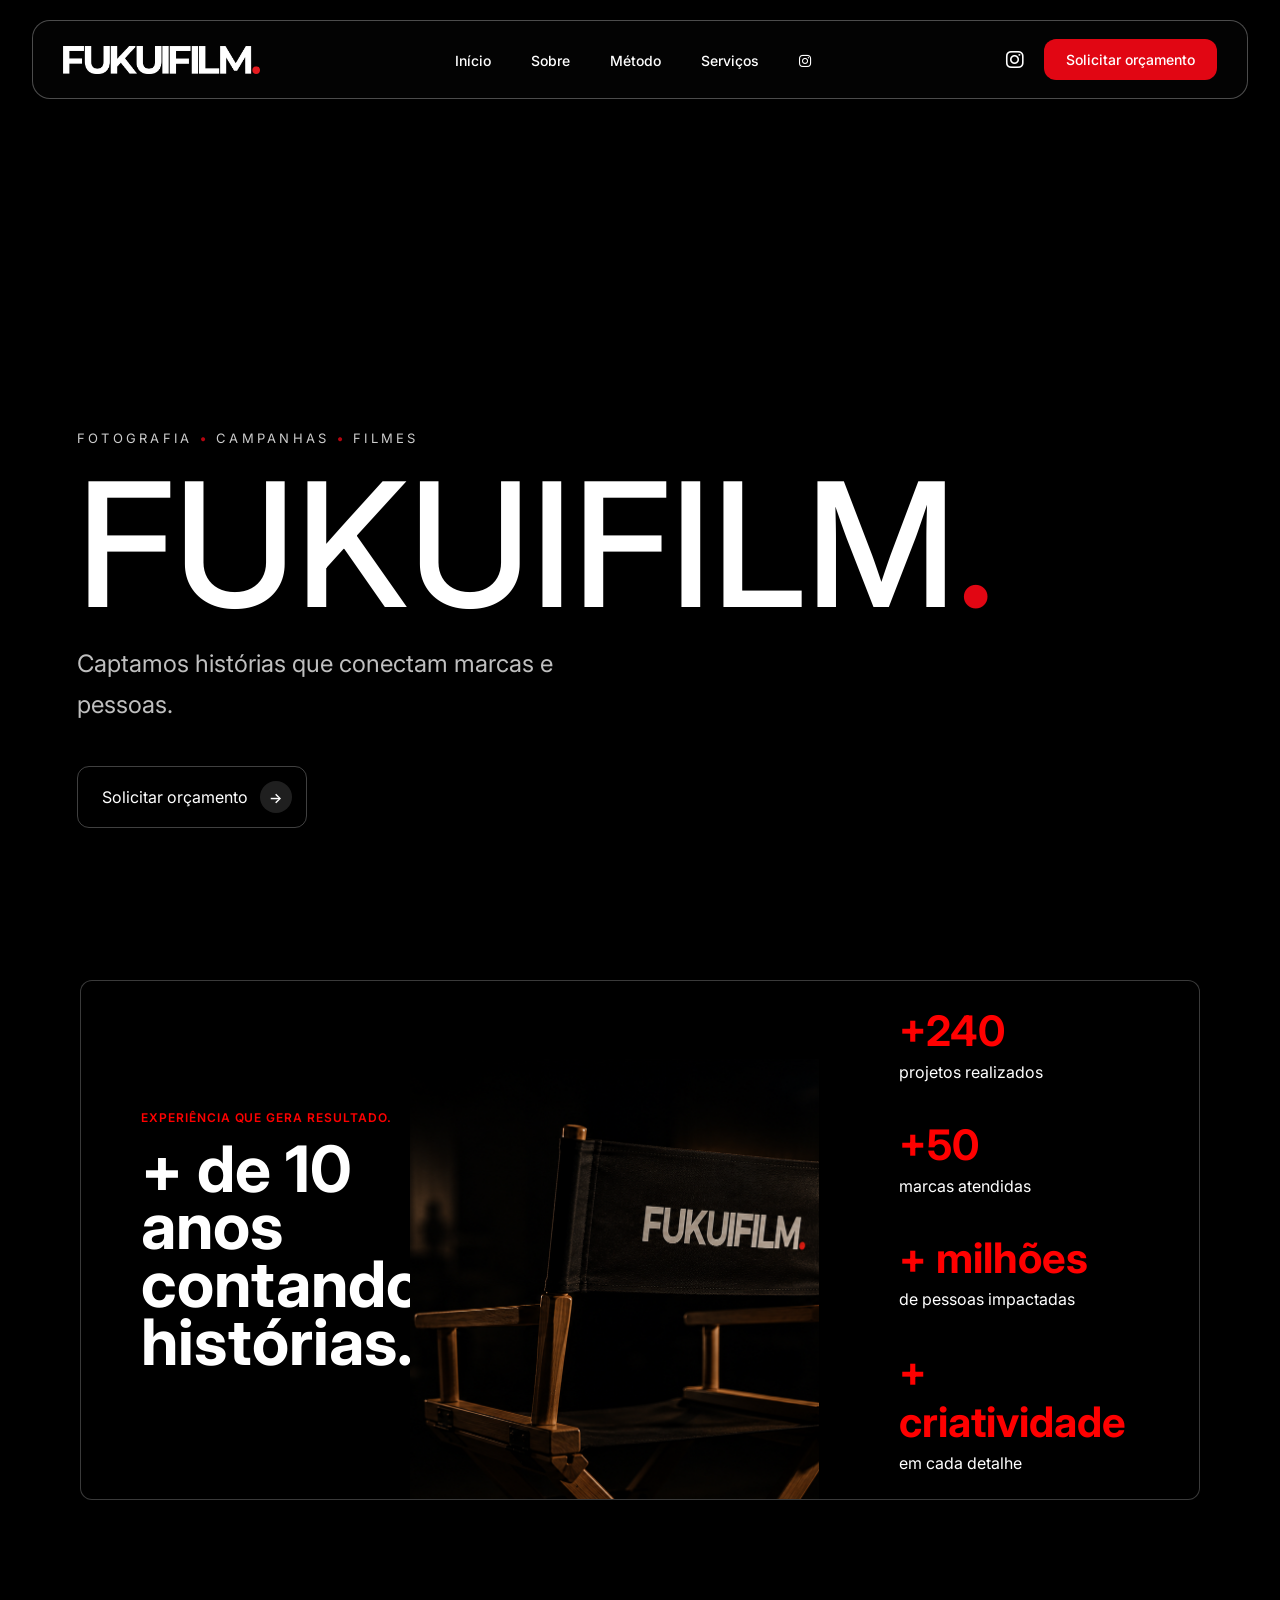
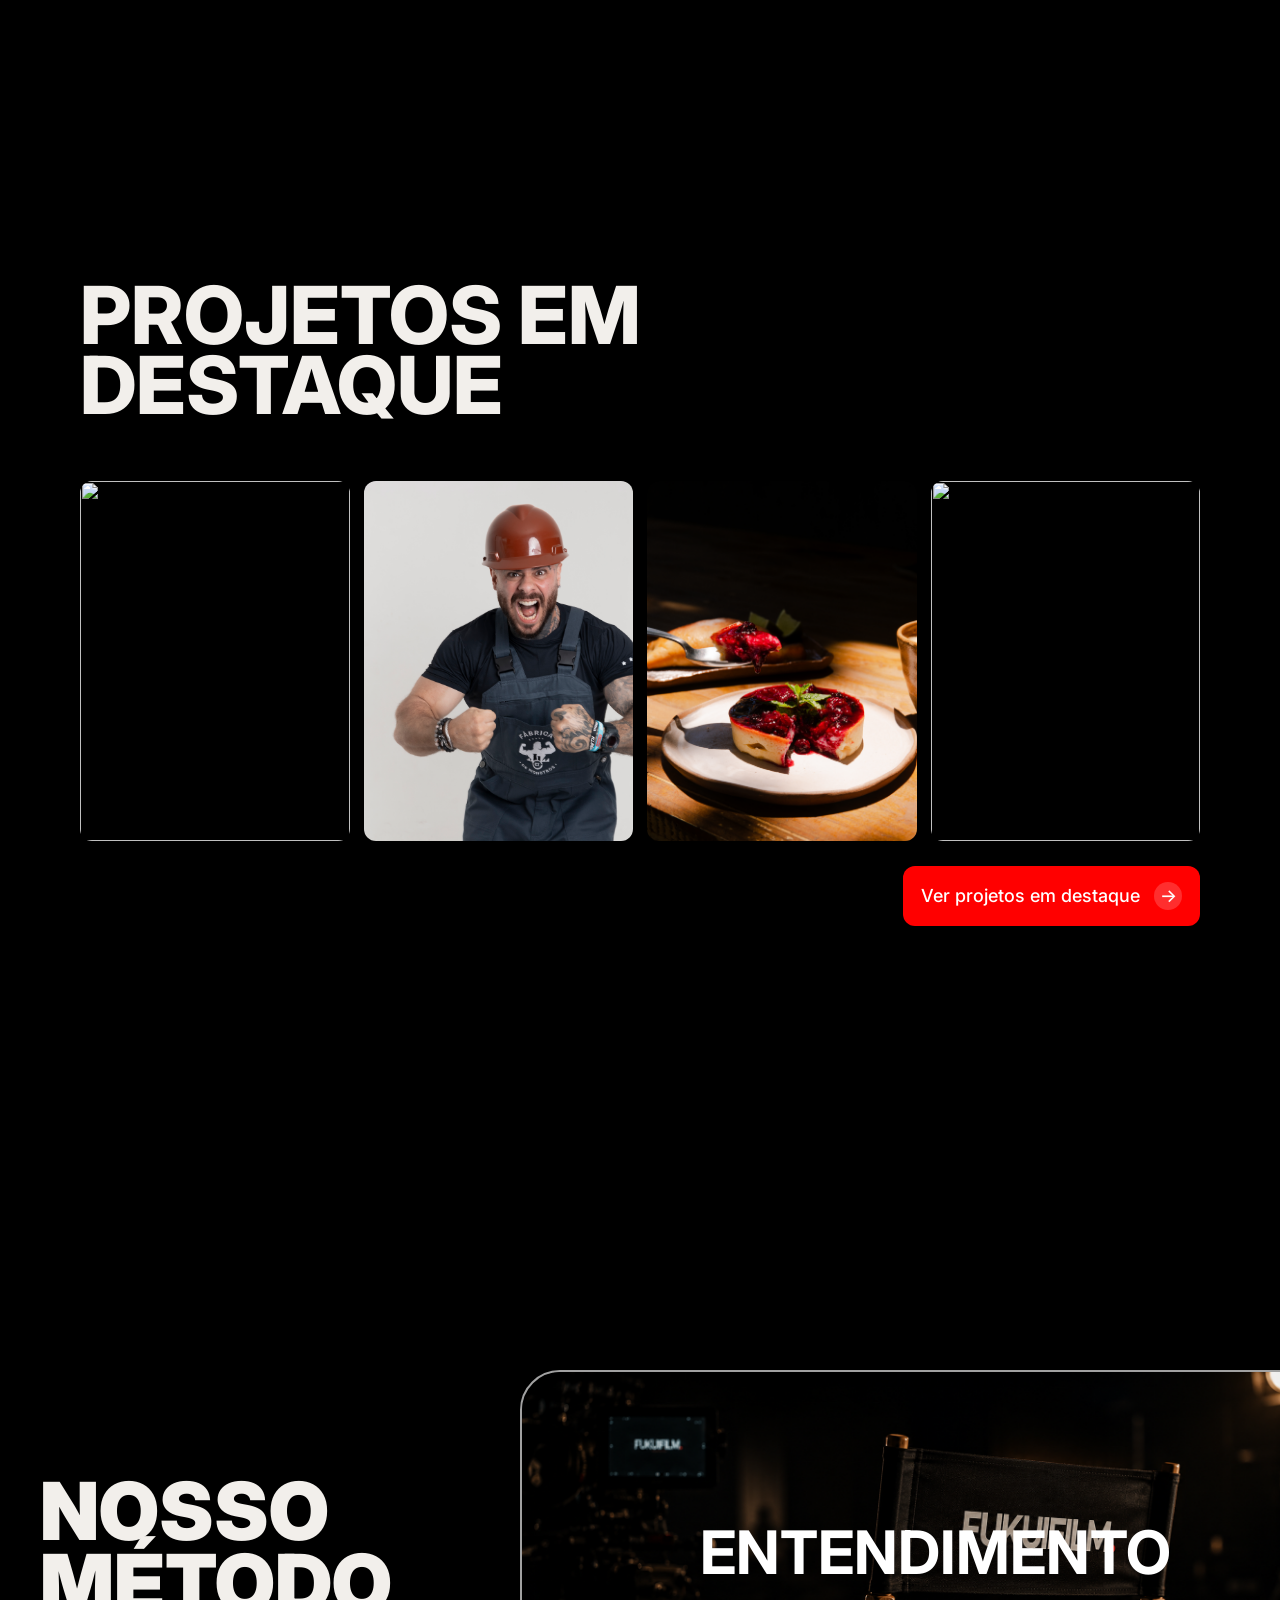
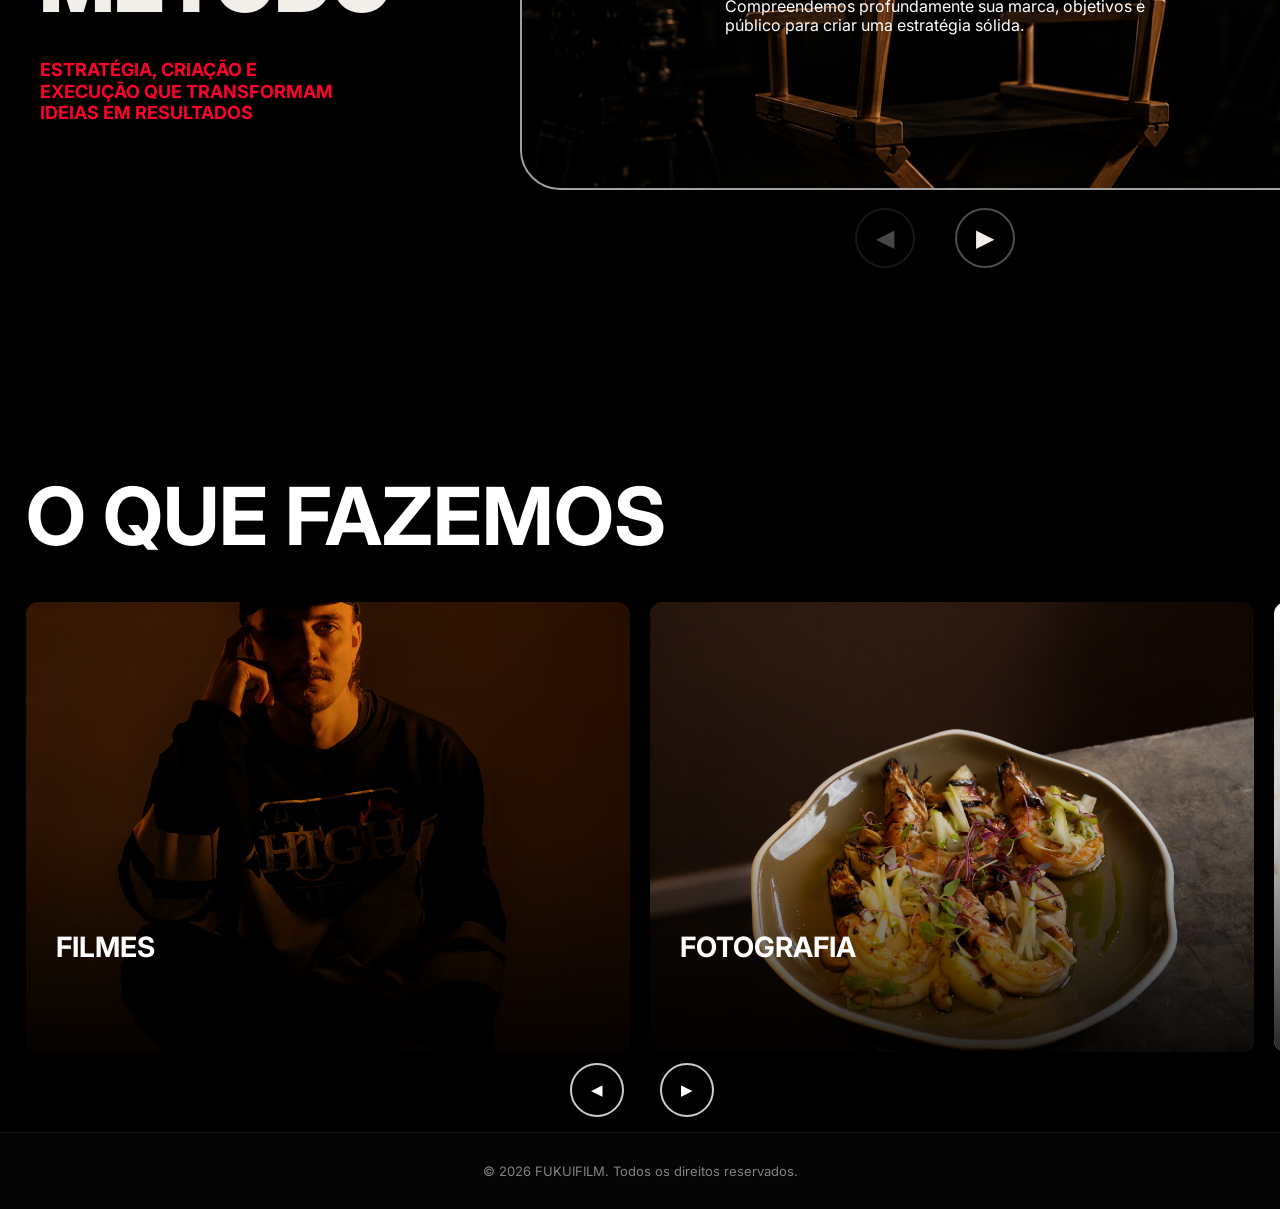
==== index.html @ b5731910 "adicionando imagens certas e trocando sessão intro" ====
<!doctype html>
<html lang="pt-BR">

<head>
  <meta charset="UTF-8" />
  <meta name="viewport" content="width=device-width, initial-scale=1.0" />
  <title>FUKUIFILM | Início</title>
  <meta name="description"
    content="fukuifilm é uma agência de marketing e direção visual focada em presença de marca, publicidade, filmes e portfólio autoral." />
  <meta name="robots" content="index, follow" />
  <meta name="theme-color" content="#0b0b0b" />
  <meta property="og:type" content="website" />
  <meta property="og:title" content="fukuifilm" />
  <meta property="og:description"
    content="Marketing, publicidade e direção visual com presença, memória e sofisticação." />
  <meta property="og:locale" content="pt_BR" />
  <link rel="preconnect" href="https://fonts.googleapis.com" />
  <link rel="preconnect" href="https://fonts.gstatic.com" crossorigin />
  <link href="https://fonts.googleapis.com/css2?family=Inter:wght@400&family=Oswald:wght@400&display=swap"
    rel="stylesheet" />
  <link rel="preload" href="img/FUKUIFILM-HORIZONTAL-BRANCO.png" as="image">
  <link rel="preload" href="img/hero-video-poster.jpg" as="image">
  <link rel="stylesheet" href="styles.css" />
  <link rel="stylesheet" href="responsive.css" />
  <link rel="stylesheet" href="https://cdnjs.cloudflare.com/ajax/libs/font-awesome/6.5.2/css/all.min.css" />
  <link rel="icon" type="image/png" href="img/ico.ico" />

  <!-- LOGO -->
  <link rel="preload" as="image" href="img/FUKUIFILM-HORIZONTAL-BRANCO.png">

  <!-- PROJETOS -->
  <link rel="preload" as="image" href="img/foto1tortinha.jpeg">
  <link rel="preload" as="image" href="img/fabricademontros.jpeg">
  <link rel="preload" as="image" href="img/foto3.jpeg">
  <link rel="preload" as="image" href="img/foto4.jpeg">

  <!-- SOBRE -->
  <link rel="preload" as="image" href="img/CADEIRA%20FUKUIFILM%202.png.png">

  <!-- SERVIÇOS -->
  <link rel="preload" as="image" href="img/piove1.jpg">
  <link rel="preload" as="image" href="img/uvva1.jpg">
  <link rel="preload" as="image" href="img/cafe.jpg">
  <link rel="preload" as="image" href="img/ozoncare/FS5A177564.jpg">
</head>

<body>
  <nav class="floating-menu">

    <div class="menu-contents">

      <!-- LOGO ESQUERDA -->
      <a href="index.html" class="menu-brand">
        <img src="img/FUKUIFILM-HORIZONTAL-BRANCO.png" alt="FUKUIFILM" class="menu-logo">
      </a>

      <!-- MENU CENTRO -->
      <ul id="main-navigation">
        <li><a href="#">Início</a></li>
        <li><a href="#sobre">Sobre</a></li>
        <li><a href="#metodo">Método</a></li>
        <li><a href="#servicos">Serviços</a></li>
        <li class="nav-instagram">
          <a href="https://www.instagram.com/fukuifilm/" target="_blank" aria-label="Instagram">
            <i class="fab fa-instagram"></i>
          </a>
        </li>
      </ul>

      <!-- DIREITA -->
      <div class="menu-right">

        <a href="https://www.instagram.com/fukuifilm/" target="_blank" class="menu-instagram">
          <i class="fab fa-instagram"></i>
        </a>

        <a class="budget-btn" href="https://wa.me/5547999988082" target="_blank">
          Solicitar orçamento
        </a>

        <!-- HAMBURGUER — visível apenas em mobile/tablet via CSS -->
        <button class="menu-toggle" type="button" aria-label="Abrir menu" aria-expanded="false"
          aria-controls="main-navigation">
          <i class="fas fa-bars"></i>
        </button>

      </div>

    </div>

  </nav>

  <main>

    <!-- INTRO COM VIDEO -->
    <section class="intro-video">

      <video autoplay muted loop playsinline preload="metadata" poster="img/hero-video-poster.jpg">
        <source src="img/videositevertical.mp4" type="video/mp4" media="(max-width: 767px)">
        <source src="img/videositehorizontal.mp4" type="video/mp4">
      </video>

      <div class="hero-overlay">

        <p class="hero-kicker">
          FOTOGRAFIA <span>•</span> CAMPANHAS <span>•</span> FILMES
        </p>

        <h1>
          FUKUIFILM<span>.</span>
        </h1>

        <p class="hero-description">
          Captamos histórias que conectam marcas e pessoas.
        </p>

        <div class="hero-actions">

          <a href="#contato" class="btn-secondary">
            Solicitar orçamento
            <span class="btn-arrow">→</span>
          </a>

        </div>

      </div>

    </section>

    <!-- SOBRE -->
    <section id="sobre" class="about-section">

      <div class="about-container">

        <div class="about-left">

          <span class="about-kicker">
            EXPERIÊNCIA QUE GERA RESULTADO.
          </span>

          <h2>
            + de 10 <br> anos<br>
            contando<br>
            histórias.
          </h2>

        </div>

        <div class="about-center">

          <img src="img/CADEIRA FUKUIFILM 2.png.png" alt="FUKUIFILM" loading="eager">

        </div>

        <div class="about-right">

          <div class="stat-item">
            <h3>+240</h3>
            <p>projetos realizados</p>
          </div>

          <div class="stat-item">
            <h3>+50</h3>
            <p>marcas atendidas</p>
          </div>

          <div class="stat-item">
            <h3>+ milhões</h3>
            <p>de pessoas impactadas</p>
          </div>

          <div class="stat-item">
            <h3>+ criatividade</h3>
            <p>em cada detalhe</p>
          </div>

        </div>

      </div>

    </section>

    <!-- PROJETOS -->
    <section id="projetos" class="featured-projects">

      <div class="projects-header">

        <h2 class="projects-heading">
          <span>PROJETOS EM</span>
          <span>DESTAQUE</span>
        </h2>

      </div>

      <div class="projects-gallery">

        <img src="img/foto1tortinha.jpeg" alt="" loading="eager">
        <img src="img/fabricademontros.jpeg" alt="" loading="eager">
        <img src="img/foto3.jpeg" alt="" loading="eager">
        <img src="img/foto4.jpeg" alt="" loading="eager">

      </div>

      <div class="projects-footer">

        <a href="projetos.html" class="projects-link">
          Ver projetos em destaque
          <span class="arrow">→</span>
        </a>

      </div>

    </section>

    <!-- MÉTODO -->
    <section id="metodo" class="method-section">

      <div class="method-header">
        <h2>
          NOSSO<br>
          MÉTODO
        </h2>

        <p>
          ESTRATÉGIA, CRIAÇÃO E<br>
          EXECUÇÃO QUE TRANSFORMAM<br>
          IDEIAS EM RESULTADOS
        </p>
      </div>

      <div class="method-slider">

        <button id="prevMethod" class="method-arrow prev" type="button">◀</button>

        <div class="method-slide active">
          <img src="img/CADEIRA FUKUIFILM 2.png.png" alt="Entendimento">
          <div class="method-overlay">
            <h3>ENTENDIMENTO</h3>
            <p>Compreendemos profundamente sua marca, objetivos e público para criar uma estratégia sólida.</p>
          </div>
        </div>

        <div class="method-slide">
          <img src="img/uvva1.jpg" alt="Direção">
          <div class="method-overlay">
            <h3>DIREÇÃO</h3>
            <p>Definimos caminhos criativos que conectam propósito, estética e resultado.</p>
          </div>
        </div>

        <div class="method-slide">
          <img src="img/uvva1.jpg" alt="Processo">
          <div class="method-overlay">
            <h3>PROCESSO</h3>
            <p>Planejamos e executamos cada etapa com precisão e consistência.</p>
          </div>
        </div>

        <div class="method-slide">
          <img src="img/uvva1.jpg" alt="Entrega">
          <div class="method-overlay">
            <h3>ENTREGA</h3>
            <p>Finalizamos cada projeto com excelência, garantindo impacto e valor.</p>
          </div>
        </div>

        <button id="nextMethod" class="method-arrow next" type="button">▶</button>

      </div>

    </section>

    <!-- SERVIÇOS -->
    <section id="servicos" class="services-section">

      <h2 class="services-title">
        O QUE FAZEMOS
      </h2>

      <div class="services-slider">

        <button id="prevServices" class="slider-btn prev" type="button">◀</button>

        <div class="services-track">

          <article class="service-card">
            <img src="img/piove1.jpg" alt="Filmes" loading="eager">
            <div class="service-overlay">
              <h3>FILMES</h3>
              <p>Produções cinematográficas para marcas, campanhas e projetos autorais.</p>
            </div>
          </article>

          <article class="service-card">
            <img src="img/uvva1.jpg" alt="Fotografia" loading="eager">
            <div class="service-overlay">
              <h3>FOTOGRAFIA</h3>
              <p>Ensaios, produtos, gastronomia e conteúdo visual de alto impacto.</p>
            </div>
          </article>

          <article class="service-card">
            <img src="img/cafe.jpg" alt="Campanhas" loading="eager">
            <div class="service-overlay">
              <h3>CAMPANHAS</h3>
              <p>Estratégias visuais que fortalecem presença e posicionamento.</p>
            </div>
          </article>

          <article class="service-card">
            <img src="img/ozoncare/FS5A177564.jpg" alt="Direção Visual" loading="eager">
            <div class="service-overlay">
              <h3>DIREÇÃO VISUAL</h3>
              <p>Construção estética e narrativa para marcas memoráveis.</p>
            </div>
          </article>

        </div>

        <button id="nextServices" class="slider-btn next" type="button">▶</button>

      </div>

    </section>

  </main>

  <footer class="site-footer">
    <p>© 2026 FUKUIFILM. Todos os direitos reservados.</p>
  </footer>

  <script src="script.js"></script>
</body>

</html>
---- styles.css ----
/* =========================
   RESET
========================= */

* {
    margin: 0;
    padding: 0;
    box-sizing: border-box;
}

html {
    scroll-behavior: smooth;
}

body {
    background: #050505;
    color: #fff;
    font-family: "Inter", sans-serif;
    overflow-x: hidden;
}

img {
    display: block;
    width: 100%;
}

a {
    text-decoration: none;
}

/* =========================
   MENU
========================= */

.floating-menu {
    position: fixed;
    top: 20px;
    left: 50%;
    transform: translateX(-50%);

    width: 95%;
    max-width: 1450px;

    background: #030303;

    padding: 18px 30px;

    border-radius: 18px;

    z-index: 1000;
    border: 1px solid rgba(255, 255, 255, 0.292);
    transition: transform .35s ease;
}

.menu-contents {
    display: flex;
    align-items: center;
    justify-content: space-between;
    width: 100%;
}

.menu-brand {
    display: flex;
    align-items: center;
}

.menu-logo {
    height: 28px;
    width: auto;
    display: block;
}

#main-navigation {
    display: flex;
    align-items: center;
    gap: 40px;

    list-style: none;
}

#main-navigation a {
    color: #ffffff;
    font-size: 14px;
    font-weight: 500;
}

.menu-right {
    display: flex;
    align-items: center;
    gap: 20px;
}

.menu-instagram {
    color: #ffffff;
    font-size: 20px;
}

.budget-btn {
    background: #e10613;
    color: #fff;

    padding: 12px 22px;

    border-radius: 12px;

    font-size: 14px;
    font-weight: 500;

    transition: .3s;
}

.budget-btn:hover {
    transform: translateY(-2px);
}

.menu-toggle,
.menu-close {
    display: none;
}

.hero-kicker span {
    color: #e10613;
    font-weight: 700;
}

/* =========================
   HERO VIDEO
========================= */

.intro-video {
    position: relative;
    width: 100%;
    height: 100vh;
    overflow: hidden;
    background: #000;
}

.intro-video video {
    width: 100%;
    height: 100%;
    object-fit: cover;
    object-position: center center;
    display: block;
}

.intro-video::after {
    display: none;
}

.hero-kicker {
    color: #ffffff;
    opacity: .8;

    font-size: 13px;
    letter-spacing: .25em;
    text-transform: uppercase;

    margin-bottom: 24px;
}

.hero-overlay {
    position: absolute !important;
    top: auto !important;
    bottom: 80px !important;
    transform: none !important;
    left: 8% !important;
}

.hero-overlay h1 {
    font-family: "Inter", sans-serif;
    font-weight: 500;

    font-size: 15vw;
    line-height: .85;

    white-space: nowrap;
}

.hero-overlay h1 span {
    color: #e10613;
}

.hero-description {
    margin-top: 24px;

    max-width: 550px;

    font-size: clamp(18px, 2vw, 24px);

    color: rgba(255, 255, 255, .75);

    line-height: 1.7;
}

.hero-actions {
    display: flex;
    gap: 18px;

    margin-top: 40px;
}

.btn-primary,
.btn-secondary {
    display: inline-flex;
    align-items: center;
    gap: 12px;

    padding: 14px 14px 14px 24px;

    border-radius: 12px;
}

.btn-arrow {
    width: 32px;
    height: 32px;

    display: flex;
    align-items: center;
    justify-content: center;

    border-radius: 50%;

    background: rgba(255, 255, 255, .12);

    font-size: 14px;
    font-weight: 600;
}

.btn-primary {
    background: #e10613;
    color: #fff;
}

.btn-secondary {
    border: 1px solid rgba(255, 255, 255, .25);
    color: #fff;
    backdrop-filter: blur(10px);
}

.btn-primary:hover,
.btn-secondary:hover {
    transform: translateY(-2px);
}

/* MOBILE */

@media(max-width:768px) {

    .intro-video {
        height: 100vh;
    }

    .intro-video video {
        width: 100%;
        height: 100%;
        object-fit: cover;
        object-position: center center;
    }


    .hero-overlay {
        position: absolute;
        z-index: 2;

        left: 8%;
        right: 8%;

        bottom: 80px;

        max-width: 700px;

        transform: none;
        top: auto;
    }

    .hero-description {
        font-size: 16px;
    }

    .hero-actions {
        flex-direction: column;
    }

    .btn-primary,
    .btn-secondary {
        width: 100%;
    }
}

/* =========================
   PROJETOS
========================= */

.featured-projects {
    background: #000;
    min-height: 100vh;

    padding: 80px 80px 60px;

    display: flex;
    flex-direction: column;
}

.projects-header {
    margin-bottom: 60px;
}

.projects-heading {
    display: flex;
    flex-direction: column;

    font-size: clamp(50px, 7vw, 80px);
    font-weight: 800;
    line-height: .88;

    color: #f2efeb;
}

.projects-heading .red {
    color: #ff0000;
}

.projects-gallery {
    display: grid;
    grid-template-columns: repeat(4, 1fr);

    gap: 14px;

    width: 100%;
}

.projects-gallery img {
    width: 100%;
    height: 360px;

    object-fit: cover;

    transition: .35s ease;
    border-radius: 12px;
}

.projects-gallery img:hover {
    transform: scale(1.02);
}

.projects-footer {
    display: flex;
    justify-content: flex-end;

    margin-top: 25px;
}

.projects-link {
    display: flex;
    align-items: center;
    gap: 14px;

    background: #ff0000;

    color: #fff;

    padding: 16px 18px;

    border-radius: 12px;

    font-size: 18px;
    font-weight: 500;
}

.projects-link .arrow {
    width: 28px;
    height: 28px;

    display: flex;
    align-items: center;
    justify-content: center;

    border-radius: 50%;

    background: rgba(255, 255, 255, .18);
}

.projects-link:hover {
    transform: translateY(-2px);
}

@media(max-width:768px) {

    .featured-projects {
        padding: 40px 24px;
        min-height: auto;
    }

    .projects-gallery {
        grid-template-columns: 1fr;
    }

    .projects-gallery img {
        height: 320px;
    }

    .projects-footer {
        justify-content: center;
    }
}

/* RESPONSIVO */

@media(max-width:768px) {

    .featured-projects {
        height: auto;
        grid-template-columns: 1fr;
    }

    .projects-column-left {
        height: auto;
    }

    .left-project-image {
        height: 400px;
    }

    .projects-title-block {
        position: relative;
        left: auto;
        bottom: auto;

        padding: 30px 10px;
    }

    .projects-link {
        margin-left: 0;
    }

    .projects-column-right {
        padding: 20px;
    }

    .projects-copy {
        margin-left: 0;
        margin-bottom: 25px;
        font-size: 15px;
    }

    .right-project-image {
        height: 350px;
    }
}

/* =========================
   SOBRE
========================= */

#sobre {
    scroll-margin-top: 130px;
}

.about-section {
    background: #000;
    padding: 80px;
    height: 100vh
}

.about-container {
    background: #000000;

    border-radius: 12px;

    min-height: 520px;

    display: grid;
    grid-template-columns: 1fr 1fr 300px;

    align-items: center;

    overflow: hidden;
    border: 1px solid rgba(255, 255, 255, 0.227);
}

.about-left {
    padding-left: 60px;
}

.about-kicker {
    display: block;

    color: #ff0000;

    font-size: 12px;
    font-weight: 600;

    letter-spacing: .08em;

    margin-bottom: 15px;
}

.about-left h2 {
    color: #fff;

    font-size: clamp(55px, 5vw, 85px);
    font-weight: 700;

    line-height: .9;
}

.showreel-link {
    display: inline-block;

    margin-top: 70px;

    color: #fff;

    font-size: 14px;
}

.about-center {
    display: flex;
    justify-content: center;
    align-items: flex-end;

    width: 100%;
    height: 100%;
}

.about-center img {
    width: 100%;
    height: 85%;
    object-fit: cover;

    transform: translateX(-80px);
}

.about-right {
    padding-right: 60px;

    display: flex;
    flex-direction: column;
    gap: 35px;
}

.stat-item h3 {
    color: #ff0000;

    font-size: 42px;
    font-weight: 700;

    margin-bottom: 5px;
}

.stat-item p {
    color: #fff;

    font-size: 16px;
    line-height: 1.4;
}

/* RESPONSIVO */

@media(max-width:1100px) {

    .about-content {
        grid-template-columns: 1fr;
        gap: 50px;
    }

    .about-right {
        flex-direction: row;
        flex-wrap: wrap;
        gap: 40px;
    }

}

@media(max-width:768px) {

    .about-image img {
        height: 350px;
    }

    .about-title-overlay h2,
    .about-left h2 {
        font-size: 50px;
        letter-spacing: -2px;
        white-space: normal;
    }

    .about-content {
        padding: 25px;
    }

    .about-right {
        flex-direction: column;
        gap: 30px;
    }

    .stat-card h3 {
        font-size: 52px;
    }

}

/* =========================
   MÉTODO
========================= */

.method-section {
    background: #000;
    min-height: 100vh;

    display: grid;
    grid-template-columns: 520px 1fr;

    align-items: center;

    padding: 140px 0 80px;
}

/* BLOCO ESQUERDO */

.method-header {
    background: #000;

    width: 550px;
    height: 550px;

    padding: 170px 50px 80px 40px;

    border-radius: 0 120px 120px 0;

    display: flex;
    flex-direction: column;
    justify-content: flex-start;
}

.method-header h2 {
    color: #f2efeb;

    font-size: clamp(50px, 7vw, 80px);
    line-height: .9;

    font-weight: 900;
}

.method-header p {
    margin-top: 40px;

    color: #ff002b;

    font-size: 18px;
    font-weight: 700;

    line-height: 1.2;
}

.method-arrow.disabled {
  opacity: 0.3;
  cursor: not-allowed;
  pointer-events: none;
}

/* CARD GRANDE */

.method-slider{
    position:relative;

    width:830px;
    height:420px;

    margin:0 auto;
    border:2px solid rgba(255, 255, 255, 0.633);
    border-radius:40px;
}

.method-slide {
    position: absolute;
    inset: 0;

    opacity: 0;
    pointer-events: none;

    transition: .4s ease;
}

.method-slide.active {
    opacity: 1;
    pointer-events: auto;
}

.method-slide img{
    width:100%;
    height:100%;

    object-fit:cover;

    border-radius:40px;
}

/* OVERLAY */

.method-overlay {
    position: absolute;
    top: 0;
    left: 0;
    width: 100%;
    height: 100%;

    display: flex;
    flex-direction: column;

    justify-content: center;  /* centraliza verticalmente */
    align-items: center;      /* centraliza horizontalmente */

    text-align: center;
}

.method-overlay h3{
    font-size:60px;
    line-height:.9;
    margin-bottom:18px;
}

.method-overlay p{
    font-size:16px;
    max-width:420px;
    line-height:1.2;

    margin:0; /* remove recuos automáticos */
    text-align:left;
}

/* SETAS DENTRO DA IMAGEM */

.method-arrow{
    position:absolute;

    bottom:-80px;

    width:60px;
    height:60px;

    border:2px solid rgba(255,255,255,.3);
    border-radius:50%;

    background:transparent;
    color:#f2efeb;

    font-size:24px;
    cursor:pointer;

    display:flex;
    align-items:center;
    justify-content:center;

    transition:.3s;
}

.method-arrow:hover{
    border-color:#fff;
}

.prev{
    left:50%;
    transform:translateX(-80px);
}

.next{
    left:50%;
    transform:translateX(20px);
}

.method-arrow.prev {
    left: 50%;
    transform: translateX(-80px);
}

.method-arrow.next {
    left: 50%;
    transform: translateX(20px);
}

.method-arrow.hidden {
    display: none;
}

/* RESPONSIVO */

@media(max-width:900px) {

    .method-section {
        flex-direction: column;
        gap: 60px;

        padding: 80px 25px;
    }

    .method-header,
    .timeline {
        width: 100%;
    }

    .timeline::before {
        left: 60px;
    }

    .timeline-image {
        width: 100px;
        height: 100px;
    }

    .timeline-text h3 {
        font-size: 32px;
    }

}

/* =========================
   SERVIÇOS
========================= */
#servicos {
    scroll-margin-top: 80px;
}

.services-section {
    background: #000;
    padding: 80px 2%;
    overflow: hidden;
}

.services-title {
    font-size: clamp(50px, 7vw, 80px);
    line-height: .9;
    margin-bottom: 50px;
}

.services-slider {
    position: relative;
}

.services-track {
    display: flex;
    gap: 20px;
    transition: transform .5s ease;
}

.service-card {
    min-width: calc(50% - 10px);

    height: 450px;
    /* mesmo tamanho de antes */

    position: relative;
    overflow: hidden;

    border-radius: 12px;
}

.service-card img {
    width: 100%;
    height: 100%;

    object-fit: cover;

    transition: transform .5s ease;
}

.service-overlay {
    position: absolute;
    inset: 0;

    display: flex;
    flex-direction: column;
    justify-content: flex-end;

    padding: 30px;

    background: linear-gradient(to top,
            rgba(0, 0, 0, .85),
            rgba(0, 0, 0, .2),
            transparent);

    opacity: 0;
    transition: .4s ease;
}

.service-overlay h3 {
    color: #fff;
    font-size: 28px;
    margin-bottom: 10px;
}

.service-overlay p {
    color: rgba(255, 255, 255, .85);
    font-size: 15px;
    line-height: 1.6;
    max-width: 320px;
}

.service-overlay {
    opacity: 1;
}

.service-overlay p {
    opacity: 0;
    transform: translateY(15px);
    transition: .3s;
}

.service-card:hover .service-overlay p {
    opacity: 1;
    transform: translateY(0);
}

.slider-btn {
    position: absolute;
    bottom: -65px;

    width: 54px;
    height: 54px;

    border: 2px solid rgba(255, 255, 255, .8);
    border-radius: 50%;

    background: transparent;
    color: #fff;

    cursor: pointer;
    font-size: 15px;

    z-index: 3;
}

.prev {
    left: 50%;
    transform: translateX(-70px);
}

.next {
    left: 50%;
    transform: translateX(20px);
}


/* =========================
   CONTATO
========================= */

.contact-section {
    padding: 180px 8%;
    text-align: center;
}

.contact-section h2 {
    font-size: clamp(40px, 6vw, 100px);
    max-width: 900px;
    margin: auto;
}

.contact-button {
    display: inline-block;

    margin-top: 40px;

    background: #e10613;

    color: #fff;

    padding: 18px 36px;

    border-radius: 999px;

    font-size: 16px;
}

/* =========================
   FOOTER
========================= */

.site-footer {
    border-top: 1px solid rgba(255, 255, 255, .08);

    padding: 30px;

    text-align: center;

    color: rgba(255, 255, 255, .5);

    font-size: 13px;
}

/* =========================
   RESPONSIVO
========================= */

@media(max-width:1100px) {

    .projects-layout {
        grid-template-columns: 1fr;
    }

    .projects-intro {
        position: static;
    }

    .projects-grid {
        grid-template-columns: repeat(2, 1fr);
    }

    .services-grid {
        grid-template-columns: repeat(2, 1fr);
    }

    .about-section {
        grid-template-columns: 1fr;
    }

    .about-image img {
        height: 500px;
    }

}

@media(max-width:768px) {

    .hero-overlay {
        left: 24px;
        right: 24px;
    }

    .hero-overlay h1 {
        font-size: 70px;
    }

    .projects-grid,
    .services-grid {
        grid-template-columns: 1fr;
    }

    .hero-actions {
        flex-direction: column;
    }

    .floating-menu {
        display: none;
    }

}

@media(max-width:1100px) {

    .about-top {
        grid-template-columns: 1fr;
    }

    .about-grid {
        grid-template-columns: repeat(2, 1fr);
    }

    .about-showcase {
        grid-template-columns: 1fr;
    }

    .about-image img,
    .about-showcase img {
        height: 400px;
    }

}

@media(max-width:768px) {

    .about-grid {
        grid-template-columns: 1fr;
    }

}

/* =========================
   PÁGINA PROJETOS
========================= */

.projects-page {
    background: #e9e6e6;

    min-height: 100vh;

    padding-top: 140px;
    padding-left: 70px;
    padding-right: 70px;
    padding-bottom: 80px;
}

.projects-page-title {
    margin-bottom: 35px;
}

.projects-page-title h1 {
    color: #000;

    font-size: clamp(60px, 7vw, 110px);
    line-height: .88;
    font-weight: 900;

    text-transform: uppercase;
}

.projects-red-frame {
    background: #ff140d;

    padding: 45px 30px;

    width: 100%;
    max-width: 960px;

    margin: 0 auto;

    box-shadow:
        0 10px 30px rgba(0, 0, 0, .15);
}

.projects-grid-custom {
    display: grid;

    grid-template-columns: repeat(4, 1fr);

    gap: 0;

    border: 12px solid #000;
}

.projects-grid-custom img {
    width: 100%;
    height: 240px;

    object-fit: cover;

    border: 6px solid #000;

    transition: .35s ease;
}

.projects-grid-custom img:hover {
    transform: scale(1.03);
    z-index: 2;
    position: relative;
}

@media(max-width:900px) {

    .projects-grid-custom {
        grid-template-columns: repeat(2, 1fr);
    }

    .projects-grid-custom img {
        height: 220px;
    }

    .projects-page {
        padding-left: 25px;
        padding-right: 25px;
    }
}

@media(max-width:600px) {

    .projects-grid-custom {
        grid-template-columns: 1fr;
    }

    .projects-grid-custom img {
        height: 280px;
    }

    .projects-page-title h1 {
        font-size: 55px;
    }
}

/* =========================
   PÁGINA PROJETOS
========================= */

.projects-page {
    background: #000000;
    min-height: 100vh;

    padding: 140px 70px 80px;
}

.projects-page-title {
    margin-bottom: 35px;
}

.projects-page-title h1 {
    color: #ffffff;

    font-size: clamp(60px, 7vw, 110px);
    line-height: .88;
    font-weight: 900;
}

.projects-red-frame {
    background: transparent;

    width: 100%;
    max-width: 1400px;

    margin: 0 auto;
    padding: 0;
}

.projects-grid-custom {
    display: grid;

    grid-template-columns: repeat(4, 1fr);

    gap: 10px;

    border: none;
}

.project-card {
    border: none;
    background: none;
    padding: 0;
    margin: 0;

    cursor: pointer;
    overflow: hidden;

    outline: none;
}

.project-card img {
    width: 100%;
    height: 320px;

    object-fit: cover;

}

.project-card:focus,
.project-card:focus-visible {
    outline: none;
    box-shadow: none;
}

.project-card img {
    width: 100%;
    height: 240px;

    object-fit: cover;
}

/* =========================
   MODAL
========================= */

.project-modal {
    position: fixed;
    inset: 0;

    background: rgba(0, 0, 0, .95);

    display: none;

    justify-content: center;
    align-items: center;

    z-index: 9999;
}

.project-modal.active {
    display: flex;
}

.project-modal img {
    width: auto;
    max-width: 80vw;
    max-height: 80vh;

    object-fit: contain;
}


.close-modal {
    position: absolute;

    top: 25px;
    right: 40px;

    background: none;
    border: none;

    color: #fff;

    font-size: 50px;
    cursor: pointer;
}

.gallery-arrow {
    position: absolute;

    width: 65px;
    height: 65px;

    border: none;
    border-radius: 50%;

    background: #e10613;

    color: #fff;

    font-size: 28px;
    cursor: pointer;

    display: flex;
    align-items: center;
    justify-content: center;
}

.prev-arrow {
    left: 50px;
}

.next-arrow {
    right: 50px;
}

.gallery-arrow:hover {
    transform: scale(1.08);
}

/* =========================
   RESPONSIVO
========================= */

@media(max-width:900px) {

    .projects-grid-custom {
        grid-template-columns: repeat(2, 1fr);
    }

    .project-card img {
        height: 220px;
    }

    .projects-page {
        padding-left: 25px;
        padding-right: 25px;
    }

}

@media(max-width:600px) {

    .projects-grid-custom {
        grid-template-columns: 1fr;
    }

    .project-card img {
        height: 280px;
    }

    .projects-page-title h1 {
        font-size: 55px;
    }

    .prev-arrow {
        left: 15px;
    }

    .next-arrow {
        right: 15px;
    }

}

.project-card {
    position: relative;
    border: none;
    background: none;
    padding: 0;
    margin: 0;
    cursor: pointer;
    overflow: hidden;
}

.project-name {
    position: absolute;
    top: 15px;
    left: 15px;

    z-index: 5;

    color: #fff;

    font-size: 10px;
    font-weight: 700;

    text-transform: uppercase;
    letter-spacing: .12em;

    text-shadow: 0 2px 10px rgba(0, 0, 0, .8);
}

/* =========================
   FILMES
========================= */

.films-section {
    background: #000000;
    padding-top: 120px;
    /* espaço para o menu */
    padding-bottom: 100px;
}

.films-header {
    padding: 0 40px 40px;
}

.films-header h2 {
    color: #ffffff;
    text-align: right;

    font-size: clamp(55px, 6vw, 95px);
    font-weight: 900;
    line-height: .9;
}

.films-header span {
    color: #ff0000;
}

.films-gallery {
    background: #000000;

    padding: 80px 40px 100px;

    display: flex;
    justify-content: center;
    align-items: flex-start;
    gap: 80px;

    width: 100%;
}

/* BLOCO DE CADA FILME */

.film-block {
    display: flex;
    flex-direction: column;
    align-items: center;
}

/* IMAGEM PADRÃO */

.film-block img {
    width: 100%;
    max-width: 550px;
    height: auto;

    display: block;
    border: 1px solid #c1c1c1;
}

/* BLOCO DO ETRE */

.etre-img {
    display: flex;
    flex-direction: column;
    align-items: center;
}

/* SOMENTE A IMAGEM DO ETRE */

.etre-img img {
    max-width: 550px;
    height: 312px;
    display: block;
}

/* BOTÃO */

.film-btn {
    margin-top: 20px;

    background: #000000;
    color: #ffffff;

    border: 2px solid #676767;
    border-radius: 999px;

    padding: 14px 34px;

    font-size: 16px;
    cursor: pointer;

    transition: .3s;
}

.film-btn:hover {
    transform: translateY(-2px);
}

/* RESPONSIVO */

@media(max-width:900px) {

    .films-gallery {
        flex-direction: column;
        align-items: center;
        gap: 60px;

        padding: 60px 20px;
    }

    .films-header {
        padding: 0 25px 30px;
    }

    .films-header h2 {
        text-align: center;
    }

    .etre-img img {
        width: 100%;
        max-width: 550px;
    }
}

/* MODAL FILMES */

.film-modal{
    position:fixed;
    inset:0;
    background:rgba(0,0,0,.92);
    display:none;
    justify-content:center;
    align-items:center;
    z-index:99999;
}

.film-modal.active{
    display:flex;
}

.film-modal-content{

    width:1220px;
    height:730px;

    background:#050505;

    border:1px solid rgba(255,255,255,.15);

    display:grid;
    grid-template-columns:62% 38%;

    padding:42px;

    gap:40px;

    position:relative;
}

.film-close{

    position:absolute;
    top:18px;
    right:22px;

    background:none;
    border:none;

    color:#fff;

    font-size:48px;
    font-weight:300;

    cursor:pointer;
}

.film-poster{
    display:flex;
    flex-direction:column;
}

.film-poster img{
    width:100%;
    height:610px;

    object-fit:cover;
}

.film-meta-bar{

    height:55px;

    border-top:1px solid rgba(255,255,255,.08);

    display:flex;
    align-items:center;
    gap:14px;

    color:#bcbcbc;

    font-size:12px;
    letter-spacing:.12em;
}

.film-info{
    display:flex;
    flex-direction:column;
}

.film-section-title{

    color:#9b1c1c;

    font-size:14px;

    letter-spacing:.25em;

    margin-bottom:22px;

    font-weight:400;
}

#film-description{

    color:#d4d4d4;

    font-size:16px;

    line-height:1.9;
}

.film-line{

    height:1px;

    background:rgba(255,255,255,.08);

    margin:35px 0;
}

.film-tech-grid{

    display:grid;

    grid-template-columns:1fr 1fr;

    gap:22px 30px;
}

.film-tech-grid span{

    display:block;

    color:#fff;

    font-size:12px;

    letter-spacing:.15em;

    margin-bottom:8px;
}

.film-tech-grid p{

    color:#cfcfcf;

    font-size:15px;
}

.film-bottom{

    display:grid;

    grid-template-columns:1fr 1fr;

    gap:30px;
}

.watch-btn{

    display:inline-flex;

    align-items:center;
    justify-content:center;

    width:180px;
    height:46px;

    border:1px solid rgba(255,255,255,.35);

    color:#fff;

    font-size:13px;

    text-decoration:none;
}

#film-festivals{

    color:#cfcfcf;

    font-size:13px;

    line-height:1.8;
}
---- responsive.css ----
/* =========================
   RESPONSIVIDADE — FUKUIFILM
   Breakpoints:
   - Mobile S:  < 480px
   - Mobile L:  480px – 767px
   - Tablet:    768px – 1023px
   - Notebook:  1024px – 1279px
   - Desktop:   >= 1280px (base)
========================= */

/* =========================
   UTILITÁRIOS GLOBAIS
========================= */

html, body {
    overflow-x: hidden;
}

img {
    max-width: 100%;
}

@media (prefers-reduced-motion: reduce) {
    html { scroll-behavior: auto; }
    .method-slide,
    .service-card img,
    .projects-gallery img,
    .btn-primary,
    .btn-secondary,
    .budget-btn,
    .projects-link,
    .gallery-arrow {
        transition: none;
    }
}

/* =========================
   MENU — HAMBURGUER
========================= */

/* Botao oculto no desktop */
.menu-toggle {
    display: none;
    background: none;
    border: 1px solid rgba(255, 255, 255, 0.25);
    border-radius: 8px;
    color: #fff;
    font-size: 18px;
    width: 38px;
    height: 38px;
    align-items: center;
    justify-content: center;
    cursor: pointer;
    flex-shrink: 0;
    transition: border-color .2s, background .2s;
    z-index: 1100;
}

.menu-toggle:hover {
    border-color: rgba(255, 255, 255, 0.6);
    background: rgba(255, 255, 255, 0.06);
}

.menu-close {
    display: none !important;
}

/* Garante que o menu nunca suma — anula o display:none do styles.css */
.floating-menu {
    display: flex !important;
}

/* Estado hide ao rolar: usa transform, nao display */
.floating-menu.hide {
    transform: translateX(-50%) translateY(-120%);
}

/* =========================
   MENU — TABLET (768–1023px)
========================= */

@media (max-width: 1023px) {

    .floating-menu {
        top: 12px;
        width: 92%;
        padding: 14px 20px;
        border-radius: 14px;
    }

    .menu-contents {
        flex-wrap: wrap;
        align-items: center;
    }

    #main-navigation {
        display: none;
        flex-direction: column;
        gap: 0;
        width: 100%;
        padding: 12px 0 4px;
        border-top: 1px solid rgba(255, 255, 255, 0.1);
        margin-top: 12px;
    }

    #main-navigation.open {
        display: flex;
    }

    #main-navigation li {
        border-bottom: 1px solid rgba(255, 255, 255, 0.07);
    }

    #main-navigation li:last-child {
        border-bottom: none;
    }

    #main-navigation a {
        display: block;
        padding: 14px 4px;
        font-size: 15px;
        letter-spacing: .04em;
    }

    /* Instagram vermelho e alinhado com os links no menu mobile */
    #main-navigation li.nav-instagram {
        border-bottom: none;
        padding: 14px 4px;
        display: flex;
        align-items: center;
    }

    #main-navigation li.nav-instagram a {
        padding: 0;
        color: #e10613;
        font-size: 22px;
        display: flex;
        align-items: center;
    }

    /* Esconde o icone do Instagram da barra direita no mobile */
    .menu-instagram {
        display: none;
    }

    .budget-btn {
        display: none;
    }

    .menu-toggle {
        display: flex;
    }

    .menu-right {
        gap: 14px;
    }
}

/* =========================
   MENU — MOBILE (< 768px)
========================= */

@media (max-width: 767px) {

    .floating-menu {
        top: 10px;
        width: 94%;
        padding: 12px 16px;
        border-radius: 12px;
    }

    .menu-logo {
        height: 22px;
    }

    .menu-toggle {
        width: 36px;
        height: 36px;
        font-size: 16px;
    }

    #main-navigation a {
        font-size: 16px;
        padding: 16px 4px;
    }
}

/* =========================
   HERO / INTRO VIDEO
========================= */

.intro-video {
    position: relative;
    width: 100%;
    height: 100dvh;
    min-height: 500px;
    overflow: hidden;
}

/* Garante margem dos dois lados — resolve o corte */
.hero-overlay {
    position: absolute !important;
    bottom: 72px !important;
    left: 6% !important;
    right: 6% !important;
    top: auto !important;
    transform: none !important;
    max-width: 1400px;
}

.hero-overlay h1 {
    font-size: clamp(48px, 13.5vw, 200px);
    white-space: nowrap;
    line-height: .87;
    overflow: hidden;
}

/* Notebook */
@media (max-width: 1279px) {

    .hero-overlay {
        bottom: 60px !important;
    }

    .hero-overlay h1 {
        font-size: clamp(48px, 14vw, 160px);
    }

    .hero-description {
        font-size: 17px;
    }
}

/* Tablet */
@media (max-width: 1023px) {

    .hero-overlay {
        left: 5% !important;
        right: 5% !important;
        bottom: 56px !important;
    }

    .hero-overlay h1 {
        font-size: clamp(44px, 15vw, 120px);
        white-space: nowrap;
    }

    .hero-description {
        font-size: 16px;
        max-width: 100%;
    }
}

/* Mobile (< 768px) — titulo quebra em 2 linhas */
@media (max-width: 767px) {

    .intro-video {
        height: 100svh;
        min-height: 520px;
    }

    .hero-overlay {
        left: 5% !important;
        right: 5% !important;
        bottom: 44px !important;
    }

    .hero-overlay h1 {
        font-size: clamp(42px, 18.5vw, 90px);
        white-space: normal;
        line-height: .88;
        word-break: break-word;
    }

    .hero-kicker {
        font-size: 10px;
        letter-spacing: .14em;
        margin-bottom: 16px;
    }

    .hero-description {
        font-size: 15px;
        margin-top: 14px;
        line-height: 1.6;
    }

    .hero-actions {
        flex-direction: column;
        gap: 10px;
        margin-top: 24px;
    }

    .btn-primary,
    .btn-secondary {
        width: 100%;
        justify-content: space-between;
        padding: 13px 16px;
    }
}

/* Mobile S (< 480px) */
@media (max-width: 479px) {

    .hero-overlay {
        bottom: 36px !important;
    }

    .hero-overlay h1 {
        font-size: clamp(38px, 19vw, 72px);
    }

    .hero-kicker {
        font-size: 9px;
        letter-spacing: .1em;
    }

    .hero-description {
        font-size: 14px;
    }
}

/* =========================
   SOBRE
========================= */

@media (max-width: 1279px) {

    .about-section {
        padding: 60px 40px;
        height: auto;
        min-height: auto;
    }

    .about-container {
        grid-template-columns: 1fr 1fr;
        min-height: auto;
    }

    .about-center { display: none; }

    .about-left  { padding: 40px 30px; }
    .about-right { padding: 40px 30px; gap: 28px; }
}

@media (max-width: 1023px) {

    .about-section {
        padding: 60px 24px;
        height: auto;
    }

    .about-left h2  { font-size: clamp(40px, 6vw, 70px); }
    .stat-item h3   { font-size: 32px; }
}

@media (max-width: 767px) {

    #sobre { scroll-margin-top: 80px; }

    .about-section {
        padding: 50px 16px;
        height: auto;
    }

    .about-container {
        grid-template-columns: 1fr;
        border-radius: 8px;
    }

    .about-center { display: none; }

    .about-left {
        padding: 32px 20px 16px;
    }

    .about-left h2 { font-size: clamp(38px, 11vw, 60px); }

    .about-right {
        display: grid;
        grid-template-columns: 1fr 1fr;
        padding: 20px;
        gap: 20px;
    }

    .stat-item h3 { font-size: 26px; }
    .stat-item p  { font-size: 13px; }
}

@media (max-width: 479px) {

    .about-right { grid-template-columns: 1fr; }
    .about-left h2 { font-size: 38px; }
}

/* =========================
   PROJETOS (index)
========================= */

@media (max-width: 1279px) {

    .featured-projects { padding: 60px 40px; }
    .projects-gallery img { height: 300px; }
}

@media (max-width: 1023px) {

    .featured-projects {
        padding: 60px 30px;
        min-height: auto;
    }

    .projects-gallery { grid-template-columns: repeat(2, 1fr); }
    .projects-gallery img { height: 260px; }
}

@media (max-width: 767px) {

    .featured-projects { padding: 50px 16px 40px; }

    .projects-heading {
        font-size: clamp(38px, 11vw, 60px);
        margin-bottom: 30px;
    }

    .projects-gallery {
        grid-template-columns: 1fr 1fr;
        gap: 8px;
    }

    .projects-gallery img {
        height: 190px;
        border-radius: 8px;
    }

    .projects-footer {
        justify-content: center;
        margin-top: 24px;
    }

    .projects-link {
        font-size: 15px;
        padding: 13px 16px;
    }
}

@media (max-width: 479px) {

    .projects-gallery { grid-template-columns: 1fr; }
    .projects-gallery img { height: 250px; }
}

/* =========================
   METODO
========================= */

@media (max-width: 1279px) {

    .method-section {
        grid-template-columns: 380px 1fr;
        padding: 120px 0 100px;
    }

    .method-header {
        width: 100%;
        padding: 80px 30px 60px 30px;
        height: auto;
        border-radius: 0 80px 80px 0;
    }

    .method-slider {
        width: 90%;
        height: 380px;
    }
}

@media (max-width: 1023px) {

    .method-section {
        display: flex;
        flex-direction: column;
        align-items: center;
        gap: 50px;
        padding: 80px 24px 120px;
    }

    .method-header {
        width: 100%;
        border-radius: 16px;
        padding: 36px 28px;
        height: auto;
        text-align: center;
    }

    .method-header h2 { font-size: clamp(42px, 8vw, 72px); }
    .method-header p  { font-size: 15px; margin-top: 16px; }

    .method-slider {
        width: 100%;
        height: 340px;
        margin: 0;
    }
}

@media (max-width: 767px) {

    #metodo { scroll-margin-top: 80px; }

    .method-section { padding: 56px 16px 110px; gap: 36px; }

    .method-header {
        padding: 28px 18px;
        border-radius: 12px;
    }

    .method-header h2 { font-size: clamp(36px, 10vw, 56px); }

    .method-slider {
        height: 280px;
        border-radius: 20px;
    }

    .method-slide img { border-radius: 20px; }

    .method-overlay h3 { font-size: 32px; }
    .method-overlay p  { font-size: 14px; max-width: 88%; }

    .method-arrow {
        width: 46px;
        height: 46px;
        font-size: 17px;
        bottom: -66px;
    }
}

@media (max-width: 479px) {

    .method-slider { height: 240px; }
    .method-overlay h3 { font-size: 26px; margin-bottom: 8px; }
    .method-overlay p  { font-size: 13px; }
}

/* =========================
   SERVICOS
========================= */

@media (max-width: 1279px) {

    .services-section { padding: 60px 3%; }
    .service-card {
        min-width: calc(50% - 10px);
        height: 400px;
    }
}

@media (max-width: 1023px) {

    .services-section { padding: 60px 24px; }

    .service-card {
        min-width: calc(62% - 10px);
        height: 370px;
    }

    .services-title { font-size: clamp(40px, 7vw, 65px); }
}

@media (max-width: 767px) {

    #servicos { scroll-margin-top: 80px; }

    .services-section { padding: 50px 16px 80px; }

    .services-title {
        font-size: clamp(34px, 10vw, 54px);
        margin-bottom: 28px;
    }

    .service-card {
        min-width: 80vw;
        height: 320px;
        border-radius: 10px;
    }

    .slider-btn {
        bottom: -54px;
        width: 44px;
        height: 44px;
        font-size: 13px;
    }

    .service-overlay h3 { font-size: 22px; }
    .service-overlay p  { font-size: 13px; }
}

@media (max-width: 479px) {

    .service-card {
        min-width: 88vw;
        height: 290px;
    }
}

/* =========================
   FOOTER
========================= */

@media (max-width: 767px) {

    .site-footer {
        padding: 22px 16px;
        font-size: 12px;
    }
}

/* =========================
   PAGINA PROJETOS
========================= */

@media (max-width: 1279px) {

    .projects-page { padding: 120px 40px 60px; }
    .projects-grid-custom { grid-template-columns: repeat(3, 1fr); }
    .project-card img { height: 260px; }
}

@media (max-width: 1023px) {

    .projects-page { padding: 110px 28px 60px; }
    .projects-grid-custom { grid-template-columns: repeat(2, 1fr); gap: 8px; }
    .project-card img { height: 230px; }
}

@media (max-width: 767px) {

    .projects-page { padding: 100px 14px 50px; }
    .projects-page-title h1 { font-size: clamp(40px, 11vw, 70px); }
    .projects-grid-custom { grid-template-columns: repeat(2, 1fr); gap: 6px; }
    .project-card img { height: 175px; }
    .project-name { font-size: 11px; letter-spacing: .07em; }
}

@media (max-width: 479px) {

    .projects-page { padding: 88px 10px 40px; }
    .projects-grid-custom { grid-template-columns: 1fr; }
    .project-card img { height: 255px; }
}

/* =========================
   MODAL PROJETOS
========================= */

@media (max-width: 767px) {

    .project-modal img {
        max-width: 95vw;
        max-height: 70vh;
    }

    .close-modal {
        top: 14px;
        right: 18px;
        font-size: 36px;
    }

    .gallery-arrow {
        width: 44px;
        height: 44px;
        font-size: 18px;
    }

    .prev-arrow { left: 10px; }
    .next-arrow { right: 10px; }
}

/* =========================
   FILMES
========================= */

@media (max-width: 1279px) {

    .films-gallery { gap: 50px; padding: 60px 30px 80px; }

    .film-modal-content {
        width: 95vw;
        height: auto;
        grid-template-columns: 1fr;
        padding: 30px;
        gap: 24px;
        overflow-y: auto;
        max-height: 90vh;
    }

    .film-poster img { height: auto; max-height: 50vw; }
}

@media (max-width: 1023px) {

    .films-section { padding-top: 100px; padding-bottom: 60px; }

    .films-header h2 {
        font-size: clamp(42px, 7vw, 78px);
        text-align: center;
    }

    .films-gallery {
        flex-direction: column;
        align-items: center;
        gap: 50px;
        padding: 50px 24px 60px;
    }

    .film-block img,
    .etre-img img {
        max-width: 100%;
        width: 100%;
        height: auto;
    }
}

@media (max-width: 767px) {

    .films-header { padding: 0 16px 28px; }
    .films-header h2 { font-size: clamp(36px, 10vw, 58px); }

    .films-gallery { padding: 36px 14px 48px; gap: 36px; }

    .film-btn { font-size: 14px; padding: 12px 24px; }

    .film-modal-content { padding: 18px; gap: 14px; }
    .film-close { top: 10px; right: 12px; font-size: 34px; }

    .film-tech-grid { grid-template-columns: 1fr; gap: 14px; }
    .film-bottom    { grid-template-columns: 1fr; gap: 18px; }
    #film-description { font-size: 14px; line-height: 1.7; }
}

@media (max-width: 479px) {

    .films-header h2 { font-size: 36px; }
    .film-btn { width: 100%; text-align: center; }
}
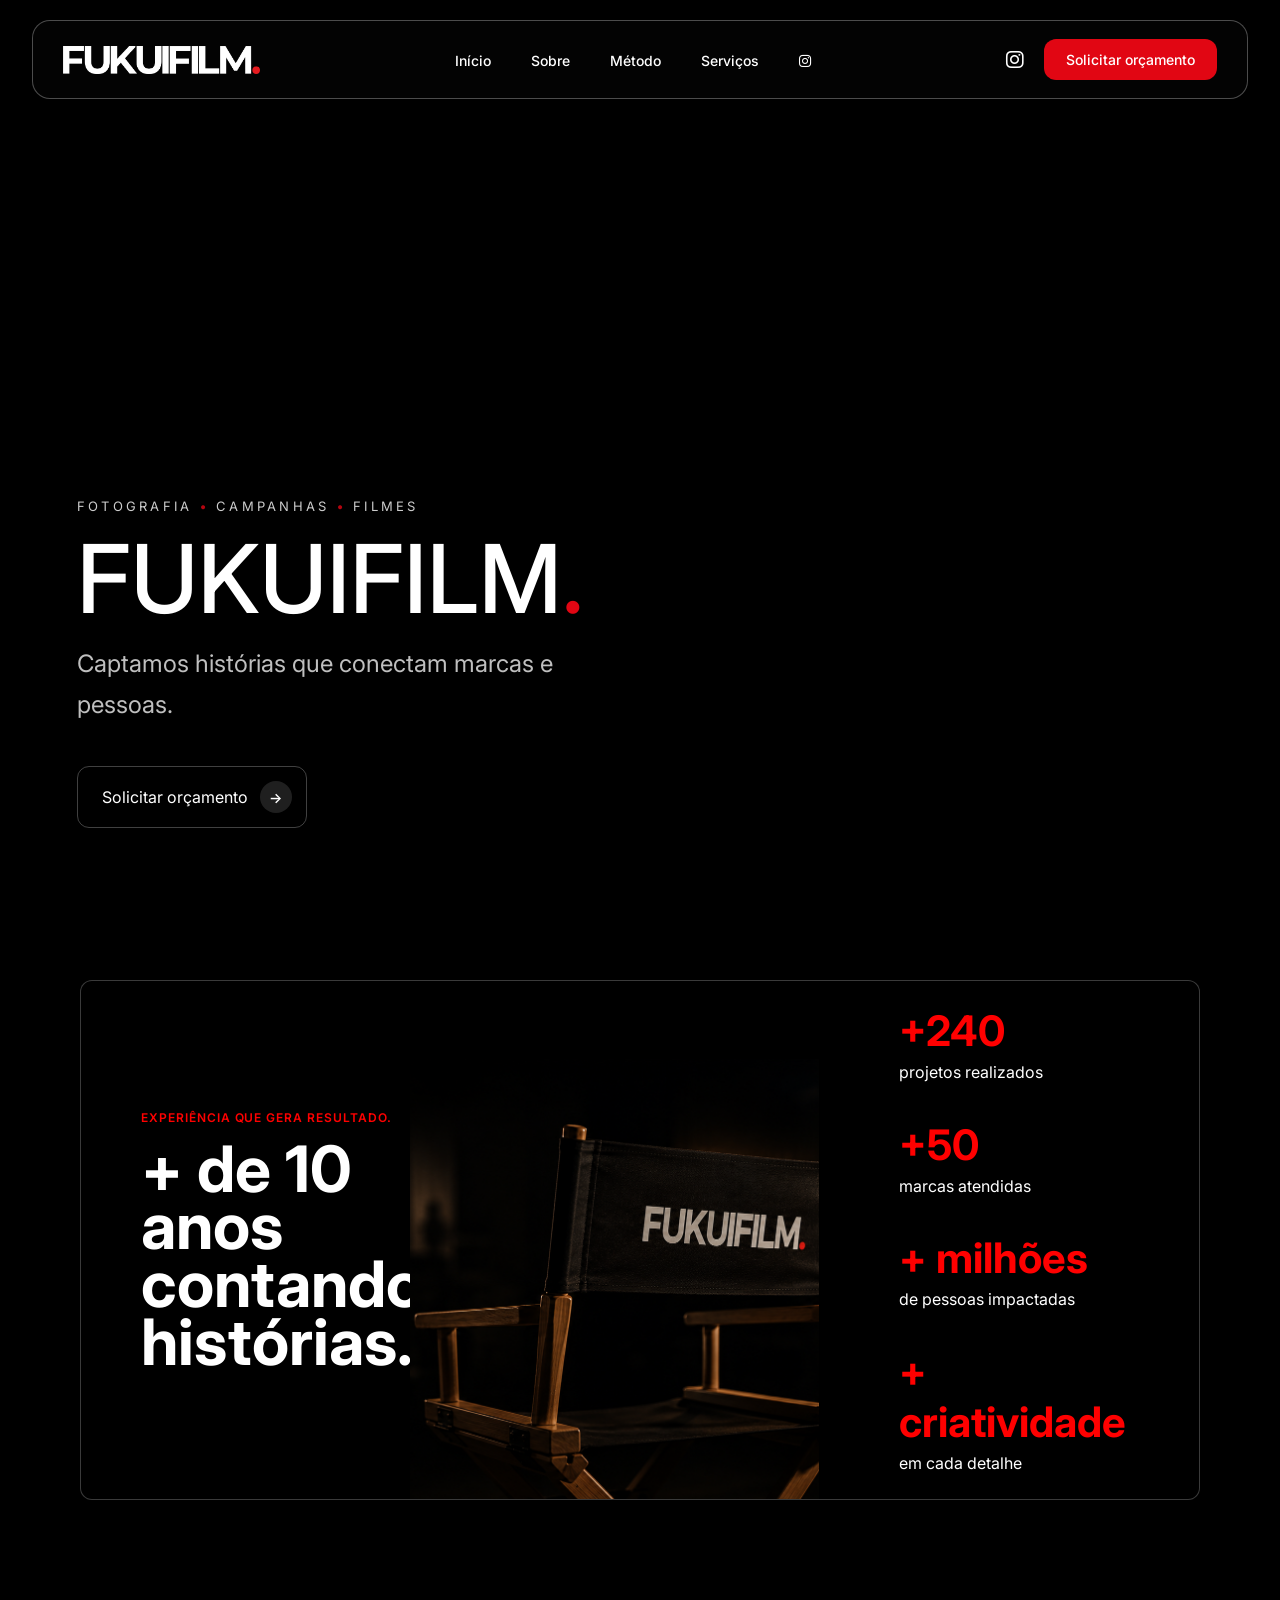
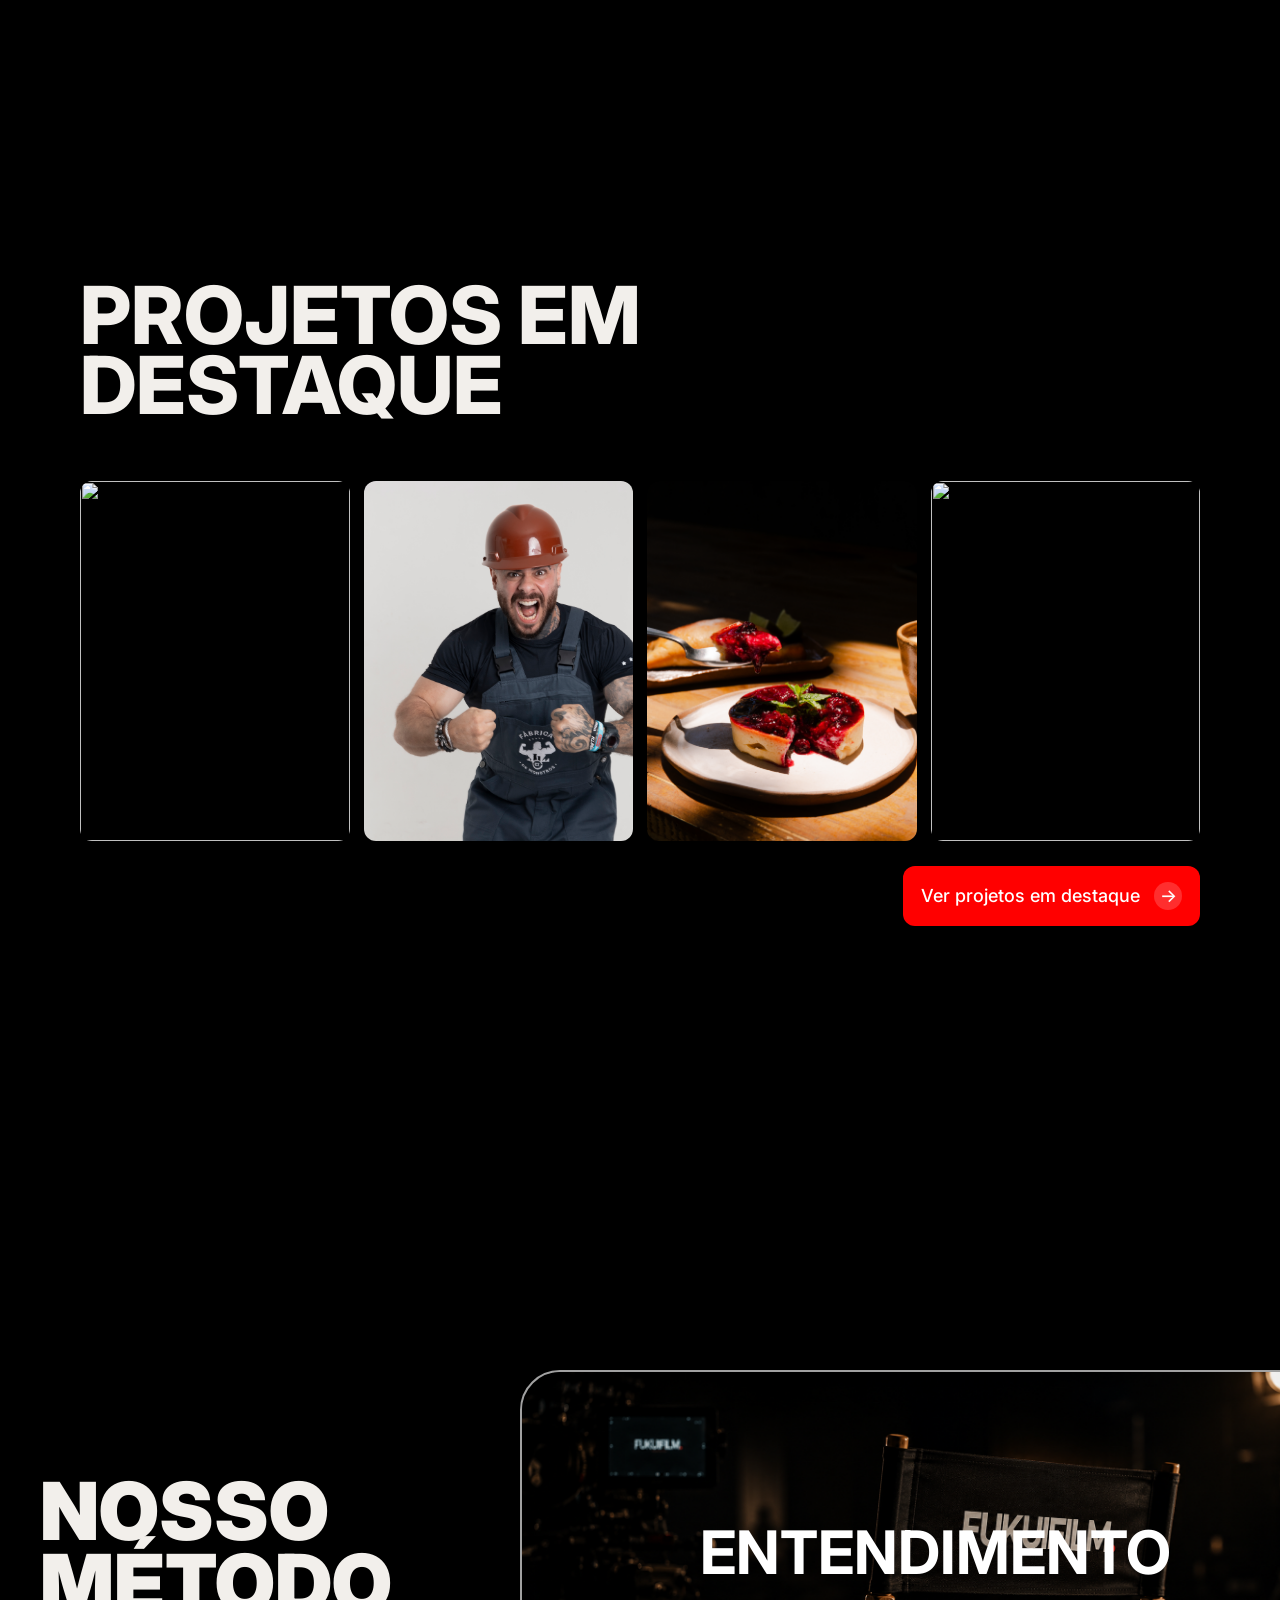
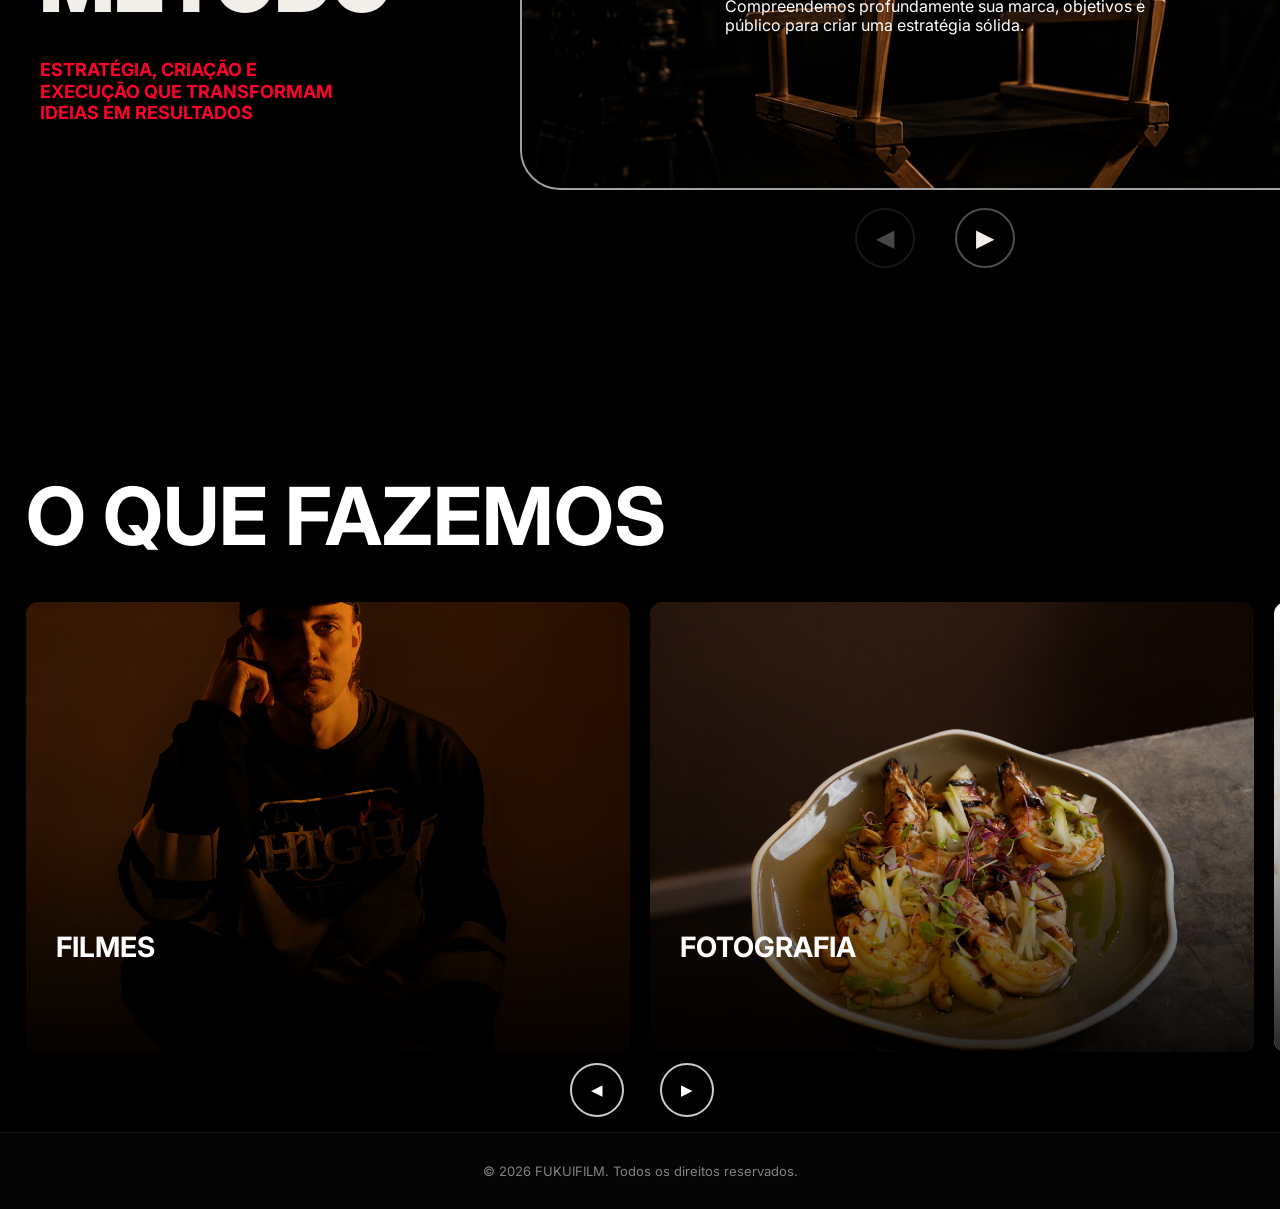
==== commit 61a11592: "ajustes de responsividade em hero h1" ====
--- a/index.html
+++ b/index.html
@@ -19,7 +19,6 @@
   <link href="https://fonts.googleapis.com/css2?family=Inter:wght@400&family=Oswald:wght@400&display=swap"
     rel="stylesheet" />
   <link rel="preload" href="img/FUKUIFILM-HORIZONTAL-BRANCO.png" as="image">
-  <link rel="preload" href="img/hero-video-poster.jpg" as="image">
   <link rel="stylesheet" href="styles.css" />
   <link rel="stylesheet" href="responsive.css" />
   <link rel="stylesheet" href="https://cdnjs.cloudflare.com/ajax/libs/font-awesome/6.5.2/css/all.min.css" />
@@ -95,9 +94,11 @@
     <!-- INTRO COM VIDEO -->
     <section class="intro-video">
 
-      <video autoplay muted loop playsinline preload="metadata" poster="img/hero-video-poster.jpg">
-        <source src="img/videositevertical.mp4" type="video/mp4" media="(max-width: 767px)">
-        <source src="img/videositehorizontal.mp4" type="video/mp4">
+      <video autoplay muted loop playsinline preload="metadata">
+        <source src="https://res.cloudinary.com/dtv1yh9pa/video/upload/v1782920136/VI%CC%81DEO_SITE_VERTICAL_V2_bce8zp.mp4"
+          type="video/mp4" media="(max-width: 767px)">
+        <source src="https://res.cloudinary.com/dtv1yh9pa/video/upload/v1782920126/VI%CC%81DEO_SITE_HORIZONTAL_V1_1_fejhfw.mp4"
+          type="video/mp4">
       </video>
 
       <div class="hero-overlay">
@@ -106,7 +107,7 @@
           FOTOGRAFIA <span>•</span> CAMPANHAS <span>•</span> FILMES
         </p>
 
-        <h1>
+        <h1 class="hero-title">
           FUKUIFILM<span>.</span>
         </h1>
 
--- a/styles.css
+++ b/styles.css
@@ -166,11 +166,21 @@
     left: 8% !important;
 }
 
+.h1 hero-title {
+    font-family: "Oswald", sans-serif;
+    font-weight: 700;
+
+    font-size: 64px;
+    line-height: .87;
+
+    text-transform: uppercase;
+}
+
 .hero-overlay h1 {
     font-family: "Inter", sans-serif;
     font-weight: 500;
 
-    font-size: 15vw;
+    font-size: 64px;
     line-height: .85;
 
     white-space: nowrap;
--- a/responsive.css
+++ b/responsive.css
@@ -209,7 +209,7 @@
 }
 
 .hero-overlay h1 {
-    font-size: clamp(48px, 13.5vw, 200px);
+    font-size: 95px;
     white-space: nowrap;
     line-height: .87;
     overflow: hidden;
@@ -223,7 +223,7 @@
     }
 
     .hero-overlay h1 {
-        font-size: clamp(48px, 14vw, 160px);
+        font-size: 50px;
     }
 
     .hero-description {
@@ -241,7 +241,7 @@
     }
 
     .hero-overlay h1 {
-        font-size: clamp(44px, 15vw, 120px);
+        font-size: 50px;
         white-space: nowrap;
     }
 
@@ -266,7 +266,7 @@
     }
 
     .hero-overlay h1 {
-        font-size: clamp(42px, 18.5vw, 90px);
+        font-size: 50px;
         white-space: normal;
         line-height: .88;
         word-break: break-word;
@@ -306,7 +306,7 @@
     }
 
     .hero-overlay h1 {
-        font-size: clamp(38px, 19vw, 72px);
+        font-size: 50px;
     }
 
     .hero-kicker {
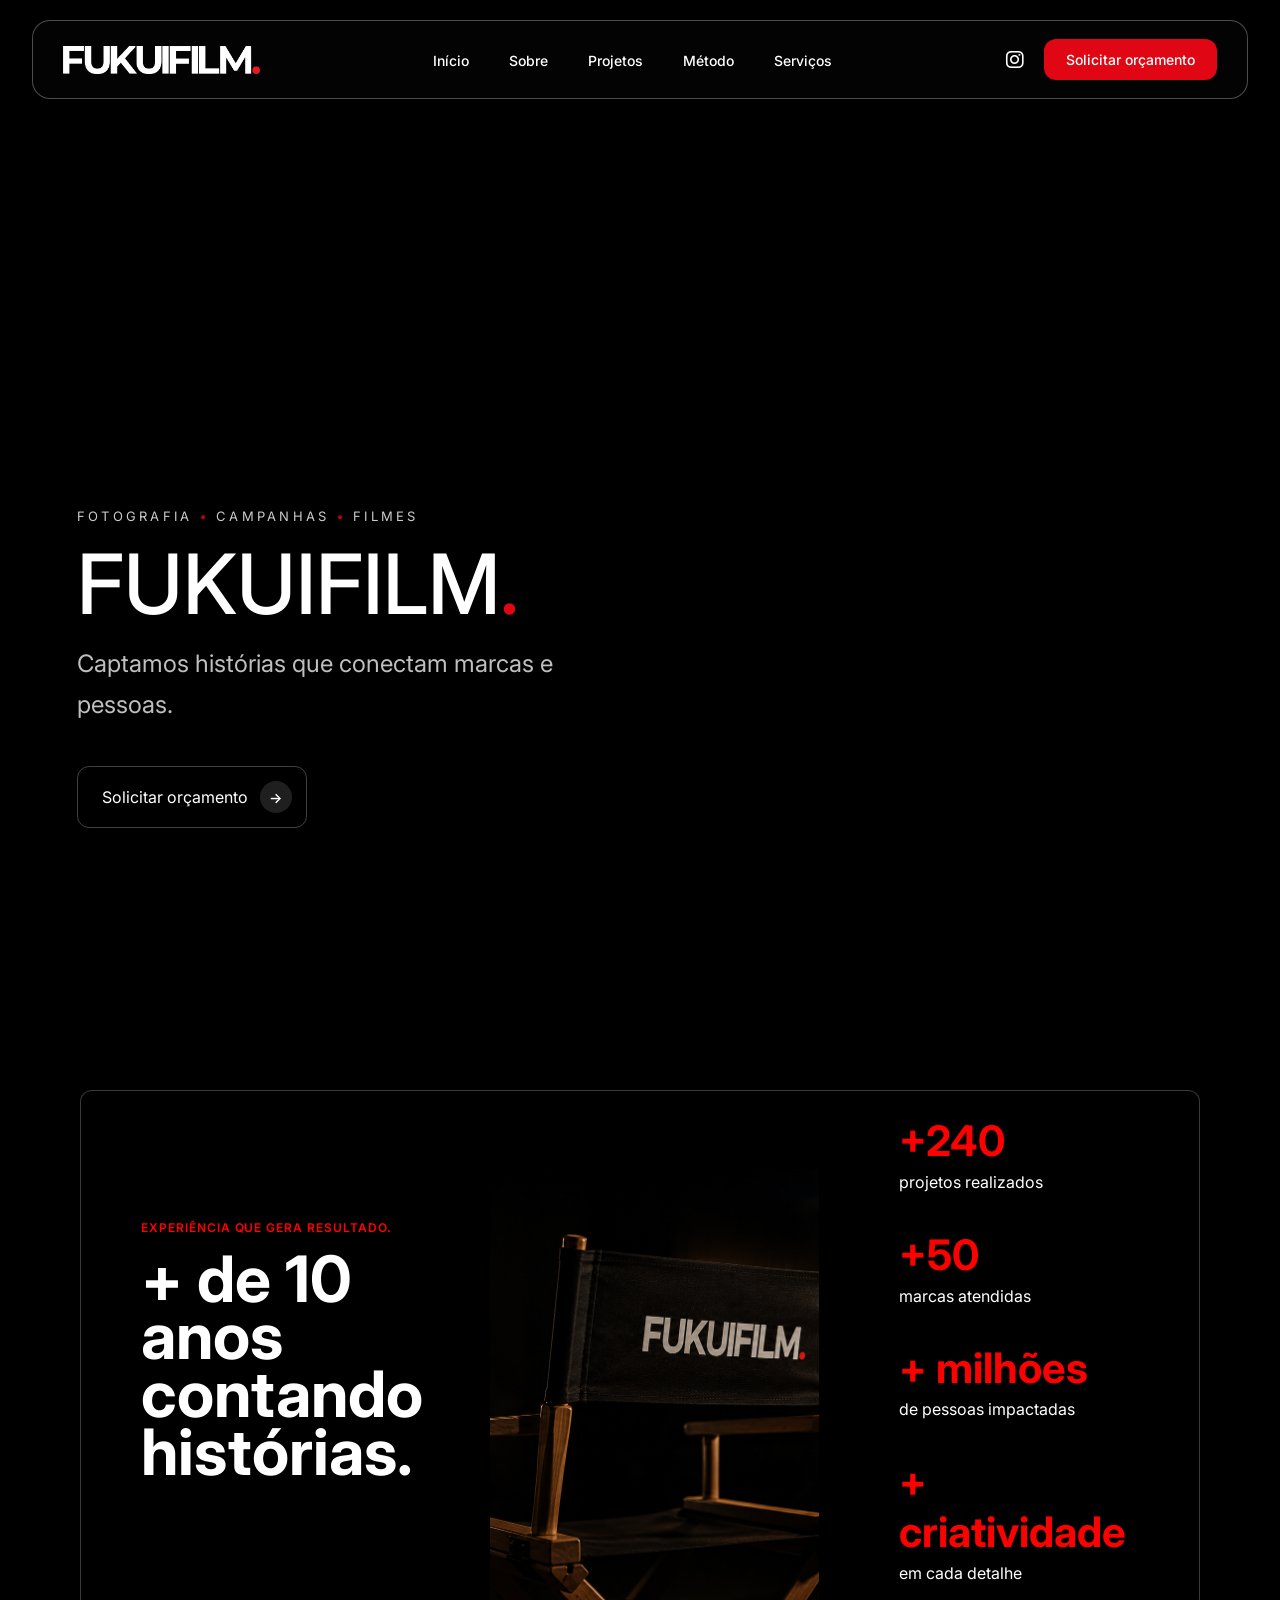
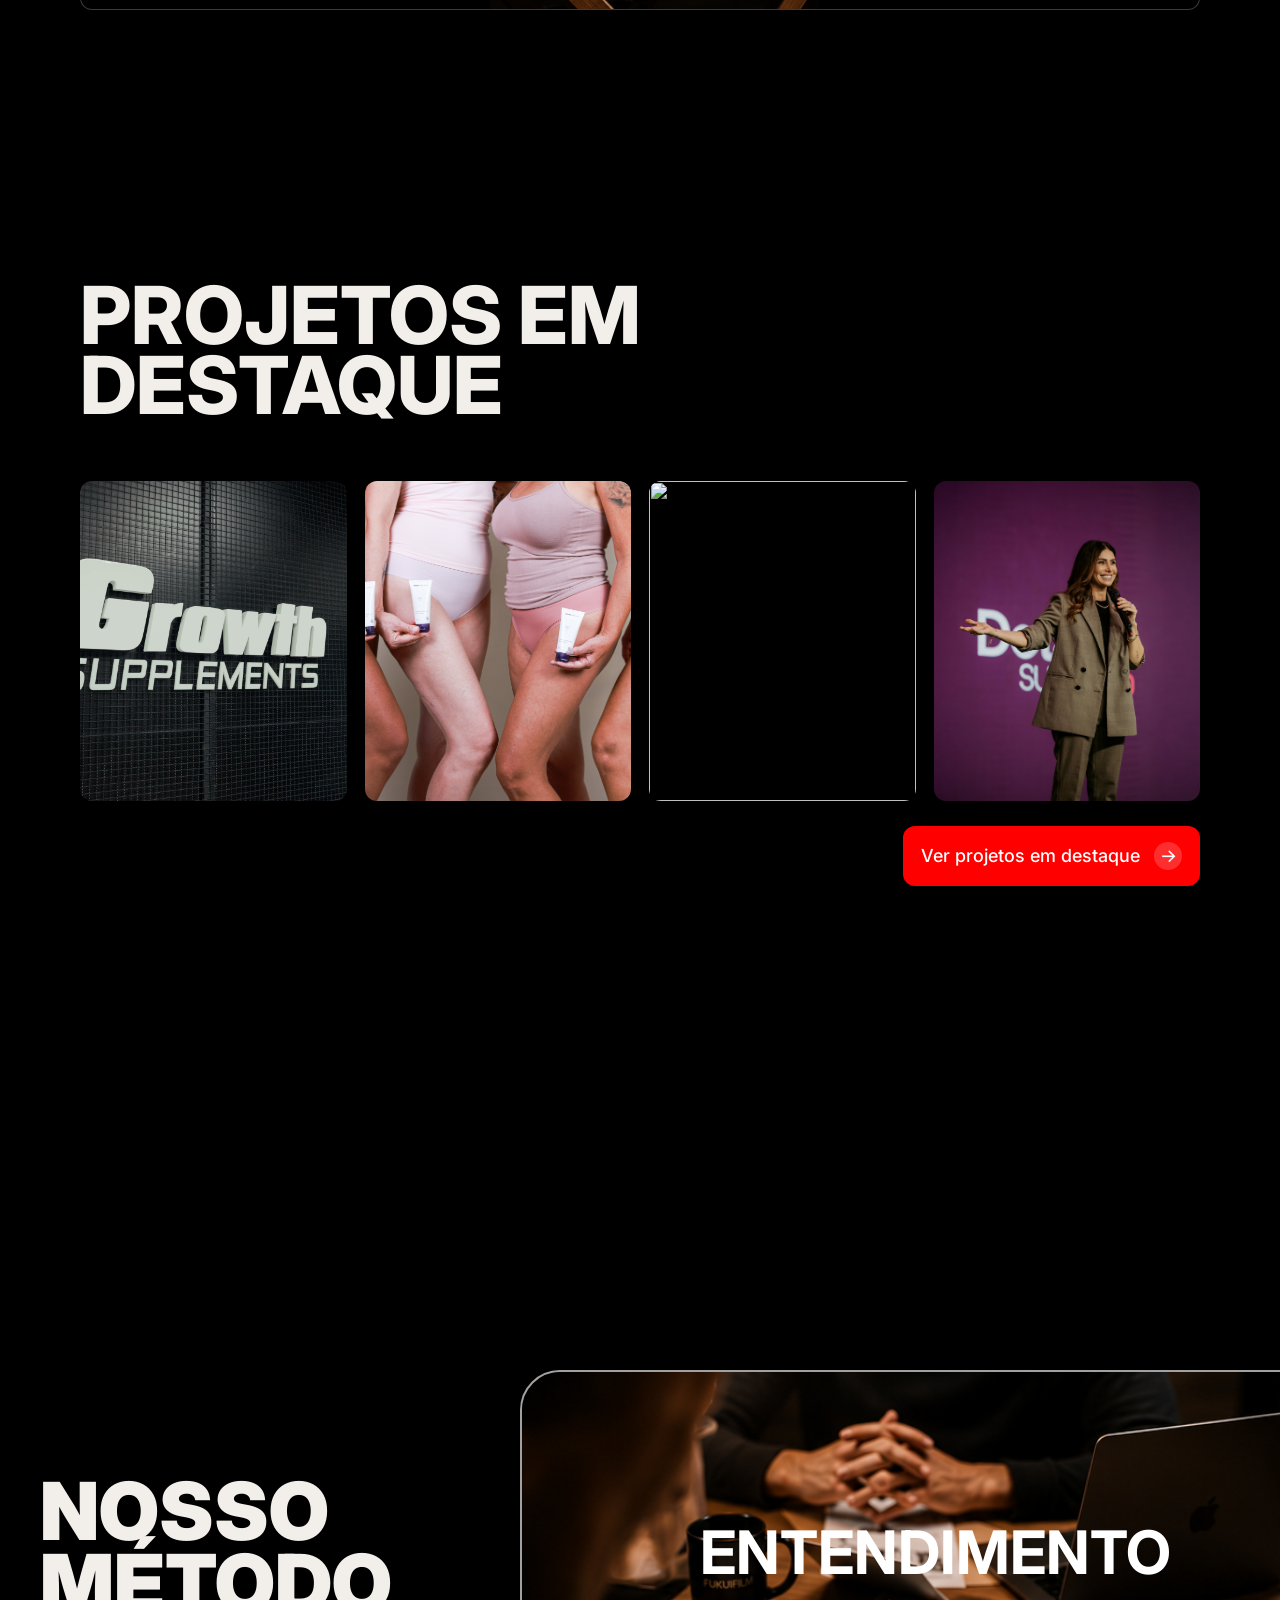
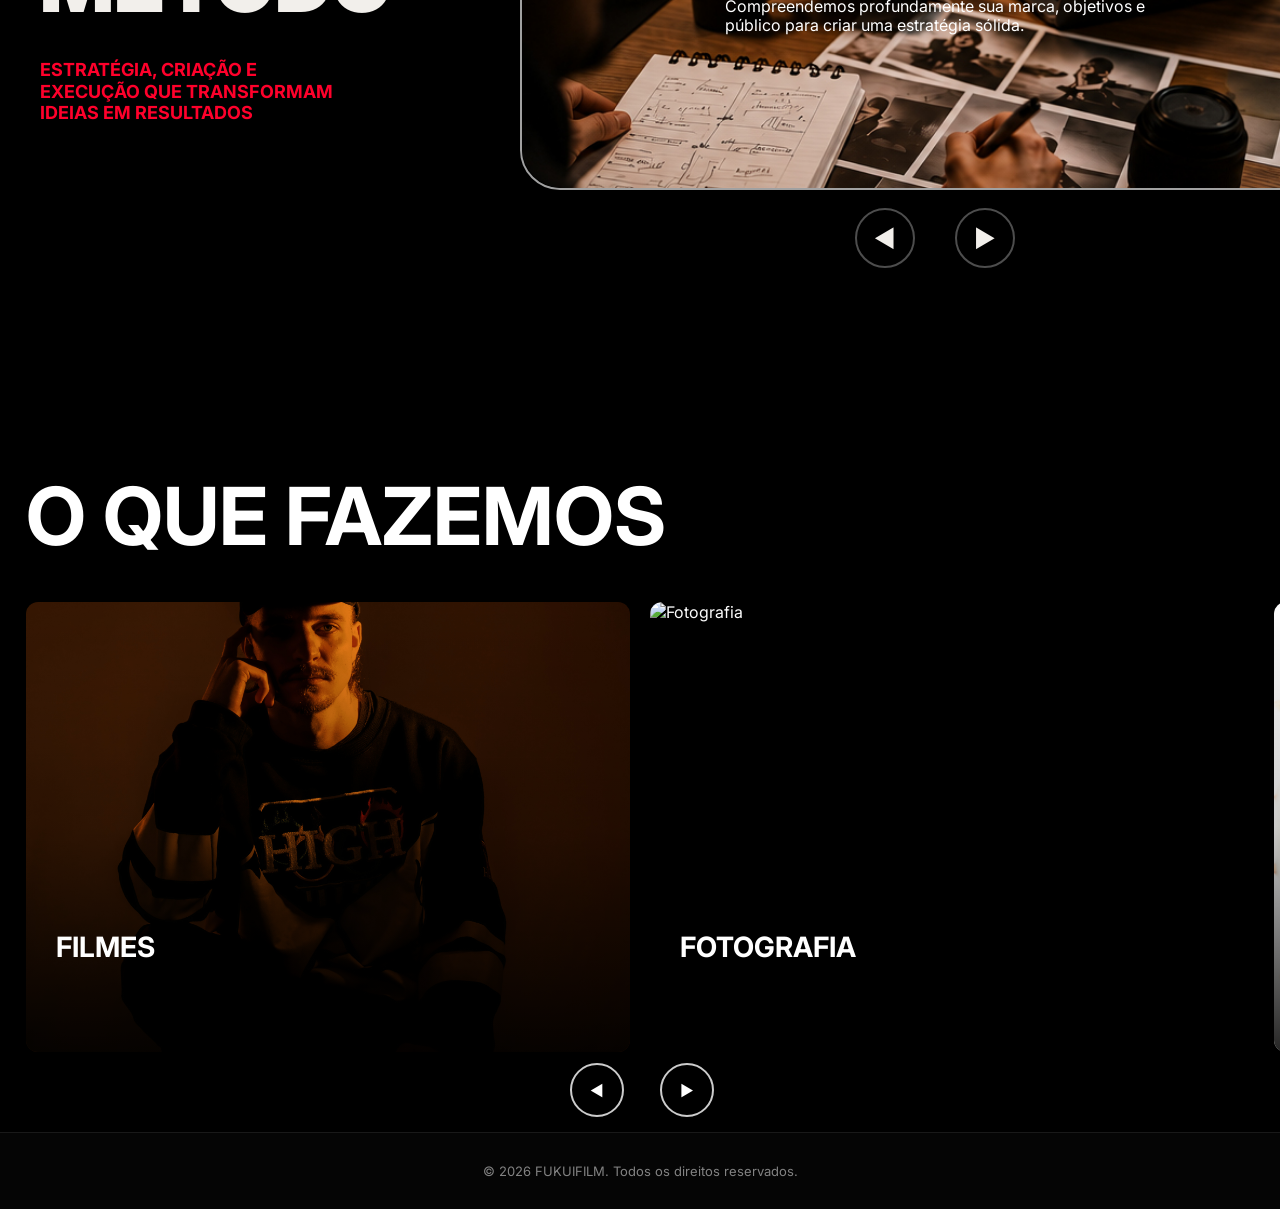
==== commit 8479efb5: "add fotos corretas" ====
--- a/index.html
+++ b/index.html
@@ -57,13 +57,9 @@
       <ul id="main-navigation">
         <li><a href="#">Início</a></li>
         <li><a href="#sobre">Sobre</a></li>
+        <li><a href="#projetos">Projetos</a></li>
         <li><a href="#metodo">Método</a></li>
         <li><a href="#servicos">Serviços</a></li>
-        <li class="nav-instagram">
-          <a href="https://www.instagram.com/fukuifilm/" target="_blank" aria-label="Instagram">
-            <i class="fab fa-instagram"></i>
-          </a>
-        </li>
       </ul>
 
       <!-- DIREITA -->
@@ -195,10 +191,10 @@
 
       <div class="projects-gallery">
 
-        <img src="img/foto1tortinha.jpeg" alt="" loading="eager">
-        <img src="img/fabricademontros.jpeg" alt="" loading="eager">
-        <img src="img/foto3.jpeg" alt="" loading="eager">
+        <img src="img/growthlogo.png" alt="" loading="eager">
+        <img src="img/ozoncare4.jpeg" alt="" loading="eager">
         <img src="img/foto4.jpeg" alt="" loading="eager">
+        <img src="img/delassummitpreenchimento.jpeg" alt="" loading="eager">
 
       </div>
 
@@ -234,7 +230,7 @@
         <button id="prevMethod" class="method-arrow prev" type="button">◀</button>
 
         <div class="method-slide active">
-          <img src="img/CADEIRA FUKUIFILM 2.png.png" alt="Entendimento">
+          <img src="img/entendimento.jpeg" alt="Entendimento">
           <div class="method-overlay">
             <h3>ENTENDIMENTO</h3>
             <p>Compreendemos profundamente sua marca, objetivos e público para criar uma estratégia sólida.</p>
@@ -242,7 +238,7 @@
         </div>
 
         <div class="method-slide">
-          <img src="img/uvva1.jpg" alt="Direção">
+          <img src="img/direcao.jpg" alt="Direção">
           <div class="method-overlay">
             <h3>DIREÇÃO</h3>
             <p>Definimos caminhos criativos que conectam propósito, estética e resultado.</p>
@@ -250,7 +246,7 @@
         </div>
 
         <div class="method-slide">
-          <img src="img/uvva1.jpg" alt="Processo">
+          <img src="img/metodo.jpeg" alt="Processo">
           <div class="method-overlay">
             <h3>PROCESSO</h3>
             <p>Planejamos e executamos cada etapa com precisão e consistência.</p>
@@ -258,7 +254,7 @@
         </div>
 
         <div class="method-slide">
-          <img src="img/uvva1.jpg" alt="Entrega">
+          <img src="img/entrega.jpeg" alt="Entrega">
           <div class="method-overlay">
             <h3>ENTREGA</h3>
             <p>Finalizamos cada projeto com excelência, garantindo impacto e valor.</p>
@@ -293,7 +289,7 @@
           </article>
 
           <article class="service-card">
-            <img src="img/uvva1.jpg" alt="Fotografia" loading="eager">
+            <img src="img/fotografia.jpeg" alt="Fotografia" loading="eager">
             <div class="service-overlay">
               <h3>FOTOGRAFIA</h3>
               <p>Ensaios, produtos, gastronomia e conteúdo visual de alto impacto.</p>
--- a/styles.css
+++ b/styles.css
@@ -17,15 +17,21 @@
     color: #fff;
     font-family: "Inter", sans-serif;
     overflow-x: hidden;
+    width: 100%;
 }
 
 img {
     display: block;
     width: 100%;
+    max-width: 100%;
 }
 
 a {
     text-decoration: none;
+}
+
+button {
+    font-family: inherit;
 }
 
 /* =========================
@@ -62,11 +68,13 @@
 .menu-brand {
     display: flex;
     align-items: center;
+    min-width: 0;
 }
 
 .menu-logo {
     height: 28px;
     width: auto;
+    max-width: 100%;
     display: block;
 }
 
@@ -109,12 +117,12 @@
     transition: .3s;
 }
 
-.budget-btn:hover {
+.budget-btn:hover,
+.budget-btn:active {
     transform: translateY(-2px);
 }
 
-.menu-toggle,
-.menu-close {
+.menu-toggle {
     display: none;
 }
 
@@ -141,10 +149,6 @@
     object-fit: cover;
     object-position: center center;
     display: block;
-}
-
-.intro-video::after {
-    display: none;
 }
 
 .hero-kicker {
@@ -166,16 +170,6 @@
     left: 8% !important;
 }
 
-.h1 hero-title {
-    font-family: "Oswald", sans-serif;
-    font-weight: 700;
-
-    font-size: 64px;
-    line-height: .87;
-
-    text-transform: uppercase;
-}
-
 .hero-overlay h1 {
     font-family: "Inter", sans-serif;
     font-weight: 500;
@@ -209,7 +203,6 @@
     margin-top: 40px;
 }
 
-.btn-primary,
 .btn-secondary {
     display: inline-flex;
     align-items: center;
@@ -218,6 +211,10 @@
     padding: 14px 14px 14px 24px;
 
     border-radius: 12px;
+
+    border: 1px solid rgba(255, 255, 255, .25);
+    color: #fff;
+    backdrop-filter: blur(10px);
 }
 
 .btn-arrow {
@@ -234,71 +231,16 @@
 
     font-size: 14px;
     font-weight: 600;
-}
-
-.btn-primary {
-    background: #e10613;
-    color: #fff;
-}
-
-.btn-secondary {
-    border: 1px solid rgba(255, 255, 255, .25);
-    color: #fff;
-    backdrop-filter: blur(10px);
-}
-
-.btn-primary:hover,
-.btn-secondary:hover {
+    flex-shrink: 0;
+}
+
+.btn-secondary:hover,
+.btn-secondary:active {
     transform: translateY(-2px);
 }
 
-/* MOBILE */
-
-@media(max-width:768px) {
-
-    .intro-video {
-        height: 100vh;
-    }
-
-    .intro-video video {
-        width: 100%;
-        height: 100%;
-        object-fit: cover;
-        object-position: center center;
-    }
-
-
-    .hero-overlay {
-        position: absolute;
-        z-index: 2;
-
-        left: 8%;
-        right: 8%;
-
-        bottom: 80px;
-
-        max-width: 700px;
-
-        transform: none;
-        top: auto;
-    }
-
-    .hero-description {
-        font-size: 16px;
-    }
-
-    .hero-actions {
-        flex-direction: column;
-    }
-
-    .btn-primary,
-    .btn-secondary {
-        width: 100%;
-    }
-}
-
 /* =========================
-   PROJETOS
+   PROJETOS (index)
 ========================= */
 
 .featured-projects {
@@ -326,22 +268,18 @@
     color: #f2efeb;
 }
 
-.projects-heading .red {
-    color: #ff0000;
-}
-
 .projects-gallery {
     display: grid;
     grid-template-columns: repeat(4, 1fr);
 
-    gap: 14px;
+    gap: 18px;
 
     width: 100%;
 }
 
 .projects-gallery img {
     width: 100%;
-    height: 360px;
+    height: 320px;
 
     object-fit: cover;
 
@@ -349,7 +287,8 @@
     border-radius: 12px;
 }
 
-.projects-gallery img:hover {
+.projects-gallery img:hover,
+.projects-gallery img.is-touch-active {
     transform: scale(1.02);
 }
 
@@ -388,88 +327,26 @@
     border-radius: 50%;
 
     background: rgba(255, 255, 255, .18);
-}
-
-.projects-link:hover {
+    flex-shrink: 0;
+}
+
+.projects-link:hover,
+.projects-link:active {
     transform: translateY(-2px);
-}
-
-@media(max-width:768px) {
-
-    .featured-projects {
-        padding: 40px 24px;
-        min-height: auto;
-    }
-
-    .projects-gallery {
-        grid-template-columns: 1fr;
-    }
-
-    .projects-gallery img {
-        height: 320px;
-    }
-
-    .projects-footer {
-        justify-content: center;
-    }
-}
-
-/* RESPONSIVO */
-
-@media(max-width:768px) {
-
-    .featured-projects {
-        height: auto;
-        grid-template-columns: 1fr;
-    }
-
-    .projects-column-left {
-        height: auto;
-    }
-
-    .left-project-image {
-        height: 400px;
-    }
-
-    .projects-title-block {
-        position: relative;
-        left: auto;
-        bottom: auto;
-
-        padding: 30px 10px;
-    }
-
-    .projects-link {
-        margin-left: 0;
-    }
-
-    .projects-column-right {
-        padding: 20px;
-    }
-
-    .projects-copy {
-        margin-left: 0;
-        margin-bottom: 25px;
-        font-size: 15px;
-    }
-
-    .right-project-image {
-        height: 350px;
-    }
 }
 
 /* =========================
    SOBRE
 ========================= */
 
-#sobre {
-    scroll-margin-top: 130px;
-}
-
 .about-section {
     background: #000;
     padding: 80px;
-    height: 100vh
+
+    min-height: 100vh;
+    display: flex;
+    align-items: center;
+    justify-content: center;
 }
 
 .about-container {
@@ -479,6 +356,8 @@
 
     min-height: 520px;
 
+    width: 100%;
+
     display: grid;
     grid-template-columns: 1fr 1fr 300px;
 
@@ -490,6 +369,7 @@
 
 .about-left {
     padding-left: 60px;
+    min-width: 0;
 }
 
 .about-kicker {
@@ -514,16 +394,6 @@
     line-height: .9;
 }
 
-.showreel-link {
-    display: inline-block;
-
-    margin-top: 70px;
-
-    color: #fff;
-
-    font-size: 14px;
-}
-
 .about-center {
     display: flex;
     justify-content: center;
@@ -531,6 +401,8 @@
 
     width: 100%;
     height: 100%;
+    min-width: 0;
+    overflow: hidden;
 }
 
 .about-center img {
@@ -543,6 +415,7 @@
 
 .about-right {
     padding-right: 60px;
+    min-width: 0;
 
     display: flex;
     flex-direction: column;
@@ -563,51 +436,6 @@
 
     font-size: 16px;
     line-height: 1.4;
-}
-
-/* RESPONSIVO */
-
-@media(max-width:1100px) {
-
-    .about-content {
-        grid-template-columns: 1fr;
-        gap: 50px;
-    }
-
-    .about-right {
-        flex-direction: row;
-        flex-wrap: wrap;
-        gap: 40px;
-    }
-
-}
-
-@media(max-width:768px) {
-
-    .about-image img {
-        height: 350px;
-    }
-
-    .about-title-overlay h2,
-    .about-left h2 {
-        font-size: 50px;
-        letter-spacing: -2px;
-        white-space: normal;
-    }
-
-    .about-content {
-        padding: 25px;
-    }
-
-    .about-right {
-        flex-direction: column;
-        gap: 30px;
-    }
-
-    .stat-card h3 {
-        font-size: 52px;
-    }
-
 }
 
 /* =========================
@@ -664,22 +492,23 @@
 }
 
 .method-arrow.disabled {
-  opacity: 0.3;
-  cursor: not-allowed;
-  pointer-events: none;
+    opacity: 0.3;
+    cursor: not-allowed;
+    pointer-events: none;
 }
 
 /* CARD GRANDE */
 
-.method-slider{
-    position:relative;
-
-    width:830px;
-    height:420px;
-
-    margin:0 auto;
-    border:2px solid rgba(255, 255, 255, 0.633);
-    border-radius:40px;
+.method-slider {
+    position: relative;
+
+    width: 830px;
+    height: 420px;
+
+    margin: 0 auto;
+    border: 2px solid rgba(255, 255, 255, 0.633);
+    border-radius: 40px;
+    max-width: 100%;
 }
 
 .method-slide {
@@ -697,13 +526,13 @@
     pointer-events: auto;
 }
 
-.method-slide img{
-    width:100%;
-    height:100%;
-
-    object-fit:cover;
-
-    border-radius:40px;
+.method-slide img {
+    width: 100%;
+    height: 100%;
+
+    object-fit: cover;
+
+    border-radius: 40px;
 }
 
 /* OVERLAY */
@@ -718,65 +547,57 @@
     display: flex;
     flex-direction: column;
 
-    justify-content: center;  /* centraliza verticalmente */
-    align-items: center;      /* centraliza horizontalmente */
+    justify-content: center;
+    align-items: center;
 
     text-align: center;
-}
-
-.method-overlay h3{
-    font-size:60px;
-    line-height:.9;
-    margin-bottom:18px;
-}
-
-.method-overlay p{
-    font-size:16px;
-    max-width:420px;
-    line-height:1.2;
-
-    margin:0; /* remove recuos automáticos */
-    text-align:left;
+    padding: 0 24px;
+}
+
+.method-overlay h3 {
+    font-size: 60px;
+    line-height: .9;
+    margin-bottom: 18px;
+}
+
+.method-overlay p {
+    font-size: 16px;
+    max-width: 420px;
+    line-height: 1.2;
+
+    margin: 0;
+    text-align: left;
 }
 
 /* SETAS DENTRO DA IMAGEM */
 
-.method-arrow{
-    position:absolute;
-
-    bottom:-80px;
-
-    width:60px;
-    height:60px;
-
-    border:2px solid rgba(255,255,255,.3);
-    border-radius:50%;
-
-    background:transparent;
-    color:#f2efeb;
-
-    font-size:24px;
-    cursor:pointer;
-
-    display:flex;
-    align-items:center;
-    justify-content:center;
-
-    transition:.3s;
-}
-
-.method-arrow:hover{
-    border-color:#fff;
-}
-
-.prev{
-    left:50%;
-    transform:translateX(-80px);
-}
-
-.next{
-    left:50%;
-    transform:translateX(20px);
+.method-arrow {
+    position: absolute;
+
+    bottom: -80px;
+
+    width: 60px;
+    height: 60px;
+
+    border: 2px solid rgba(255, 255, 255, .3);
+    border-radius: 50%;
+
+    background: transparent;
+    color: #f2efeb;
+
+    font-size: 24px;
+    cursor: pointer;
+
+    display: flex;
+    align-items: center;
+    justify-content: center;
+
+    transition: .3s;
+}
+
+.method-arrow:hover,
+.method-arrow:active {
+    border-color: #fff;
 }
 
 .method-arrow.prev {
@@ -791,37 +612,6 @@
 
 .method-arrow.hidden {
     display: none;
-}
-
-/* RESPONSIVO */
-
-@media(max-width:900px) {
-
-    .method-section {
-        flex-direction: column;
-        gap: 60px;
-
-        padding: 80px 25px;
-    }
-
-    .method-header,
-    .timeline {
-        width: 100%;
-    }
-
-    .timeline::before {
-        left: 60px;
-    }
-
-    .timeline-image {
-        width: 100px;
-        height: 100px;
-    }
-
-    .timeline-text h3 {
-        font-size: 32px;
-    }
-
 }
 
 /* =========================
@@ -857,7 +647,6 @@
     min-width: calc(50% - 10px);
 
     height: 450px;
-    /* mesmo tamanho de antes */
 
     position: relative;
     overflow: hidden;
@@ -888,9 +677,6 @@
             rgba(0, 0, 0, .85),
             rgba(0, 0, 0, .2),
             transparent);
-
-    opacity: 0;
-    transition: .4s ease;
 }
 
 .service-overlay h3 {
@@ -904,19 +690,15 @@
     font-size: 15px;
     line-height: 1.6;
     max-width: 320px;
-}
-
-.service-overlay {
-    opacity: 1;
-}
-
-.service-overlay p {
+
     opacity: 0;
     transform: translateY(15px);
     transition: .3s;
 }
 
-.service-card:hover .service-overlay p {
+.service-card:hover .service-overlay p,
+.service-card.is-touch-active .service-overlay p,
+.service-card:focus-within .service-overlay p {
     opacity: 1;
     transform: translateY(0);
 }
@@ -940,46 +722,20 @@
     z-index: 3;
 }
 
-.prev {
+.slider-btn.disabled {
+    opacity: 0.3;
+    cursor: not-allowed;
+    pointer-events: none;
+}
+
+.slider-btn.prev {
     left: 50%;
     transform: translateX(-70px);
 }
 
-.next {
+.slider-btn.next {
     left: 50%;
     transform: translateX(20px);
-}
-
-
-/* =========================
-   CONTATO
-========================= */
-
-.contact-section {
-    padding: 180px 8%;
-    text-align: center;
-}
-
-.contact-section h2 {
-    font-size: clamp(40px, 6vw, 100px);
-    max-width: 900px;
-    margin: auto;
-}
-
-.contact-button {
-    display: inline-block;
-
-    margin-top: 40px;
-
-    background: #e10613;
-
-    color: #fff;
-
-    padding: 18px 36px;
-
-    border-radius: 999px;
-
-    font-size: 16px;
 }
 
 /* =========================
@@ -999,105 +755,19 @@
 }
 
 /* =========================
-   RESPONSIVO
-========================= */
-
-@media(max-width:1100px) {
-
-    .projects-layout {
-        grid-template-columns: 1fr;
-    }
-
-    .projects-intro {
-        position: static;
-    }
-
-    .projects-grid {
-        grid-template-columns: repeat(2, 1fr);
-    }
-
-    .services-grid {
-        grid-template-columns: repeat(2, 1fr);
-    }
-
-    .about-section {
-        grid-template-columns: 1fr;
-    }
-
-    .about-image img {
-        height: 500px;
-    }
-
-}
-
-@media(max-width:768px) {
-
-    .hero-overlay {
-        left: 24px;
-        right: 24px;
-    }
-
-    .hero-overlay h1 {
-        font-size: 70px;
-    }
-
-    .projects-grid,
-    .services-grid {
-        grid-template-columns: 1fr;
-    }
-
-    .hero-actions {
-        flex-direction: column;
-    }
-
-    .floating-menu {
-        display: none;
-    }
-
-}
-
-@media(max-width:1100px) {
-
-    .about-top {
-        grid-template-columns: 1fr;
-    }
-
-    .about-grid {
-        grid-template-columns: repeat(2, 1fr);
-    }
-
-    .about-showcase {
-        grid-template-columns: 1fr;
-    }
-
-    .about-image img,
-    .about-showcase img {
-        height: 400px;
-    }
-
-}
-
-@media(max-width:768px) {
-
-    .about-grid {
-        grid-template-columns: 1fr;
-    }
-
-}
-
-/* =========================
    PÁGINA PROJETOS
 ========================= */
 
+#projects-section,
+#films-section {
+    scroll-margin-top: 100px;
+}
+
 .projects-page {
-    background: #e9e6e6;
-
+    background: #000000;
     min-height: 100vh;
 
-    padding-top: 140px;
-    padding-left: 70px;
-    padding-right: 70px;
-    padding-bottom: 80px;
+    padding: 140px 70px 80px;
 }
 
 .projects-page-title {
@@ -1105,27 +775,21 @@
 }
 
 .projects-page-title h1 {
-    color: #000;
+    color: #ffffff;
 
     font-size: clamp(60px, 7vw, 110px);
     line-height: .88;
     font-weight: 900;
-
-    text-transform: uppercase;
 }
 
 .projects-red-frame {
-    background: #ff140d;
-
-    padding: 45px 30px;
-
-    width: 100%;
-    max-width: 960px;
+    background: transparent;
+
+    width: 100%;
+    max-width: 1400px;
 
     margin: 0 auto;
-
-    box-shadow:
-        0 10px 30px rgba(0, 0, 0, .15);
+    padding: 0;
 }
 
 .projects-grid-custom {
@@ -1133,103 +797,14 @@
 
     grid-template-columns: repeat(4, 1fr);
 
-    gap: 0;
-
-    border: 12px solid #000;
-}
-
-.projects-grid-custom img {
-    width: 100%;
-    height: 240px;
-
-    object-fit: cover;
-
-    border: 6px solid #000;
-
-    transition: .35s ease;
-}
-
-.projects-grid-custom img:hover {
-    transform: scale(1.03);
-    z-index: 2;
+    gap: 10px;
+
+    border: none;
+}
+
+.project-card {
     position: relative;
-}
-
-@media(max-width:900px) {
-
-    .projects-grid-custom {
-        grid-template-columns: repeat(2, 1fr);
-    }
-
-    .projects-grid-custom img {
-        height: 220px;
-    }
-
-    .projects-page {
-        padding-left: 25px;
-        padding-right: 25px;
-    }
-}
-
-@media(max-width:600px) {
-
-    .projects-grid-custom {
-        grid-template-columns: 1fr;
-    }
-
-    .projects-grid-custom img {
-        height: 280px;
-    }
-
-    .projects-page-title h1 {
-        font-size: 55px;
-    }
-}
-
-/* =========================
-   PÁGINA PROJETOS
-========================= */
-
-.projects-page {
-    background: #000000;
-    min-height: 100vh;
-
-    padding: 140px 70px 80px;
-}
-
-.projects-page-title {
-    margin-bottom: 35px;
-}
-
-.projects-page-title h1 {
-    color: #ffffff;
-
-    font-size: clamp(60px, 7vw, 110px);
-    line-height: .88;
-    font-weight: 900;
-}
-
-.projects-red-frame {
-    background: transparent;
-
-    width: 100%;
-    max-width: 1400px;
-
-    margin: 0 auto;
-    padding: 0;
-}
-
-.projects-grid-custom {
-    display: grid;
-
-    grid-template-columns: repeat(4, 1fr);
-
-    gap: 10px;
-
-    border: none;
-}
-
-.project-card {
+
     border: none;
     background: none;
     padding: 0;
@@ -1243,163 +818,30 @@
 
 .project-card img {
     width: 100%;
-    height: 320px;
+    height: 240px;
 
     object-fit: cover;
 
+    transition: transform .35s ease;
+}
+
+.project-card:hover img,
+.project-card.is-touch-active img,
+.project-card:focus-visible img {
+    transform: scale(1.05);
 }
 
 .project-card:focus,
 .project-card:focus-visible {
-    outline: none;
-    box-shadow: none;
-}
-
-.project-card img {
-    width: 100%;
-    height: 240px;
-
-    object-fit: cover;
-}
-
-/* =========================
-   MODAL
-========================= */
-
-.project-modal {
-    position: fixed;
-    inset: 0;
-
-    background: rgba(0, 0, 0, .95);
-
-    display: none;
-
-    justify-content: center;
-    align-items: center;
-
-    z-index: 9999;
-}
-
-.project-modal.active {
-    display: flex;
-}
-
-.project-modal img {
-    width: auto;
-    max-width: 80vw;
-    max-height: 80vh;
-
-    object-fit: contain;
-}
-
-
-.close-modal {
-    position: absolute;
-
-    top: 25px;
-    right: 40px;
-
-    background: none;
-    border: none;
-
-    color: #fff;
-
-    font-size: 50px;
-    cursor: pointer;
-}
-
-.gallery-arrow {
-    position: absolute;
-
-    width: 65px;
-    height: 65px;
-
-    border: none;
-    border-radius: 50%;
-
-    background: #e10613;
-
-    color: #fff;
-
-    font-size: 28px;
-    cursor: pointer;
-
-    display: flex;
-    align-items: center;
-    justify-content: center;
-}
-
-.prev-arrow {
-    left: 50px;
-}
-
-.next-arrow {
-    right: 50px;
-}
-
-.gallery-arrow:hover {
-    transform: scale(1.08);
-}
-
-/* =========================
-   RESPONSIVO
-========================= */
-
-@media(max-width:900px) {
-
-    .projects-grid-custom {
-        grid-template-columns: repeat(2, 1fr);
-    }
-
-    .project-card img {
-        height: 220px;
-    }
-
-    .projects-page {
-        padding-left: 25px;
-        padding-right: 25px;
-    }
-
-}
-
-@media(max-width:600px) {
-
-    .projects-grid-custom {
-        grid-template-columns: 1fr;
-    }
-
-    .project-card img {
-        height: 280px;
-    }
-
-    .projects-page-title h1 {
-        font-size: 55px;
-    }
-
-    .prev-arrow {
-        left: 15px;
-    }
-
-    .next-arrow {
-        right: 15px;
-    }
-
-}
-
-.project-card {
-    position: relative;
-    border: none;
-    background: none;
-    padding: 0;
-    margin: 0;
-    cursor: pointer;
-    overflow: hidden;
+    outline: 2px solid #e10613;
+    outline-offset: -2px;
 }
 
 .project-name {
     position: absolute;
     top: 15px;
     left: 15px;
+    right: 15px;
 
     z-index: 5;
 
@@ -1410,6 +852,7 @@
 
     text-transform: uppercase;
     letter-spacing: .12em;
+    text-align: left;
 
     text-shadow: 0 2px 10px rgba(0, 0, 0, .8);
 }
@@ -1421,7 +864,6 @@
 .films-section {
     background: #000000;
     padding-top: 120px;
-    /* espaço para o menu */
     padding-bottom: 100px;
 }
 
@@ -1451,47 +893,30 @@
     justify-content: center;
     align-items: flex-start;
     gap: 80px;
-
-    width: 100%;
-}
-
-/* BLOCO DE CADA FILME */
+    flex-wrap: wrap;
+
+    width: 100%;
+}
 
 .film-block {
     display: flex;
     flex-direction: column;
     align-items: center;
-}
-
-/* IMAGEM PADRÃO */
+    width: 100%;
+    max-width: 550px;
+}
 
 .film-block img {
     width: 100%;
     max-width: 550px;
     height: auto;
+    aspect-ratio: 550 / 312;
+    object-fit: cover;
 
     display: block;
     border: 1px solid #c1c1c1;
 }
 
-/* BLOCO DO ETRE */
-
-.etre-img {
-    display: flex;
-    flex-direction: column;
-    align-items: center;
-}
-
-/* SOMENTE A IMAGEM DO ETRE */
-
-.etre-img img {
-    max-width: 550px;
-    height: 312px;
-    display: block;
-}
-
-/* BOTÃO */
-
 .film-btn {
     margin-top: 20px;
 
@@ -1509,214 +934,211 @@
     transition: .3s;
 }
 
-.film-btn:hover {
+.film-btn:hover,
+.film-btn:active {
     transform: translateY(-2px);
 }
 
-/* RESPONSIVO */
-
-@media(max-width:900px) {
-
-    .films-gallery {
-        flex-direction: column;
-        align-items: center;
-        gap: 60px;
-
-        padding: 60px 20px;
-    }
-
-    .films-header {
-        padding: 0 25px 30px;
-    }
-
-    .films-header h2 {
-        text-align: center;
-    }
-
-    .etre-img img {
-        width: 100%;
-        max-width: 550px;
-    }
-}
-
 /* MODAL FILMES */
 
-.film-modal{
-    position:fixed;
-    inset:0;
-    background:rgba(0,0,0,.92);
-    display:none;
-    justify-content:center;
-    align-items:center;
-    z-index:99999;
-}
-
-.film-modal.active{
-    display:flex;
-}
-
-.film-modal-content{
-
-    width:1220px;
-    height:730px;
-
-    background:#050505;
-
-    border:1px solid rgba(255,255,255,.15);
-
-    display:grid;
-    grid-template-columns:62% 38%;
-
-    padding:42px;
-
-    gap:40px;
-
-    position:relative;
-}
-
-.film-close{
-
-    position:absolute;
-    top:18px;
-    right:22px;
-
-    background:none;
-    border:none;
-
-    color:#fff;
-
-    font-size:48px;
-    font-weight:300;
-
-    cursor:pointer;
-}
-
-.film-poster{
-    display:flex;
-    flex-direction:column;
-}
-
-.film-poster img{
-    width:100%;
-    height:610px;
-
-    object-fit:cover;
-}
-
-.film-meta-bar{
-
-    height:55px;
-
-    border-top:1px solid rgba(255,255,255,.08);
-
-    display:flex;
-    align-items:center;
-    gap:14px;
-
-    color:#bcbcbc;
-
-    font-size:12px;
-    letter-spacing:.12em;
-}
-
-.film-info{
-    display:flex;
-    flex-direction:column;
-}
-
-.film-section-title{
-
-    color:#9b1c1c;
-
-    font-size:14px;
-
-    letter-spacing:.25em;
-
-    margin-bottom:22px;
-
-    font-weight:400;
-}
-
-#film-description{
-
-    color:#d4d4d4;
-
-    font-size:16px;
-
-    line-height:1.9;
-}
-
-.film-line{
-
-    height:1px;
-
-    background:rgba(255,255,255,.08);
-
-    margin:35px 0;
-}
-
-.film-tech-grid{
-
-    display:grid;
-
-    grid-template-columns:1fr 1fr;
-
-    gap:22px 30px;
-}
-
-.film-tech-grid span{
-
-    display:block;
-
-    color:#fff;
-
-    font-size:12px;
-
-    letter-spacing:.15em;
-
-    margin-bottom:8px;
-}
-
-.film-tech-grid p{
-
-    color:#cfcfcf;
-
-    font-size:15px;
-}
-
-.film-bottom{
-
-    display:grid;
-
-    grid-template-columns:1fr 1fr;
-
-    gap:30px;
-}
-
-.watch-btn{
-
-    display:inline-flex;
-
-    align-items:center;
-    justify-content:center;
-
-    width:180px;
-    height:46px;
-
-    border:1px solid rgba(255,255,255,.35);
-
-    color:#fff;
-
-    font-size:13px;
-
-    text-decoration:none;
-}
-
-#film-festivals{
-
-    color:#cfcfcf;
-
-    font-size:13px;
-
-    line-height:1.8;
+.film-modal {
+    position: fixed;
+    inset: 0;
+    background: rgba(0, 0, 0, .92);
+    display: none;
+    justify-content: center;
+    align-items: center;
+    z-index: 99999;
+    padding: 20px;
+}
+
+.film-modal.active {
+    display: flex;
+}
+
+.film-modal-content {
+
+    width: 1220px;
+    height: 730px;
+    max-width: 100%;
+
+    background: #050505;
+
+    border: 1px solid rgba(255, 255, 255, .15);
+
+    display: grid;
+    grid-template-columns: 62% 38%;
+
+    padding: 42px;
+
+    gap: 40px;
+
+    position: relative;
+}
+
+.film-close {
+
+    position: absolute;
+    top: 18px;
+    right: 22px;
+
+    background: none;
+    border: none;
+
+    color: #fff;
+
+    font-size: 48px;
+    font-weight: 300;
+    line-height: 1;
+
+    cursor: pointer;
+}
+
+.film-poster {
+    display: flex;
+    flex-direction: column;
+    min-width: 0;
+}
+
+.film-poster img {
+    width: 100%;
+    height: 610px;
+
+    object-fit: cover;
+}
+
+.film-meta-bar {
+
+    height: 55px;
+
+    border-top: 1px solid rgba(255, 255, 255, .08);
+
+    display: flex;
+    align-items: center;
+    gap: 14px;
+    flex-wrap: wrap;
+
+    color: #bcbcbc;
+
+    font-size: 12px;
+    letter-spacing: .12em;
+}
+
+.film-info {
+    display: flex;
+    flex-direction: column;
+    min-width: 0;
+    overflow-y: auto;
+}
+
+.film-section-title {
+
+    color: #9b1c1c;
+
+    font-size: 14px;
+
+    letter-spacing: .25em;
+
+    margin-bottom: 22px;
+
+    font-weight: 400;
+}
+
+#film-description {
+
+    color: #d4d4d4;
+
+    font-size: 16px;
+
+    line-height: 1.9;
+}
+
+.film-line {
+
+    height: 1px;
+
+    background: rgba(255, 255, 255, .08);
+
+    margin: 35px 0;
+}
+
+.film-tech-grid {
+
+    display: grid;
+
+    grid-template-columns: 1fr 1fr;
+
+    gap: 22px 30px;
+}
+
+.film-tech-grid span {
+
+    display: block;
+
+    color: #fff;
+
+    font-size: 12px;
+
+    letter-spacing: .15em;
+
+    margin-bottom: 8px;
+}
+
+.film-tech-grid p {
+
+    color: #cfcfcf;
+
+    font-size: 15px;
+    word-break: break-word;
+}
+
+.film-bottom {
+
+    display: grid;
+
+    grid-template-columns: 1fr 1fr;
+
+    gap: 30px;
+}
+
+.film-bottom.film-bottom--single {
+    grid-template-columns: 1fr;
+}
+
+.watch-btn {
+
+    display: inline-flex;
+
+    align-items: center;
+    justify-content: center;
+
+    width: 180px;
+    max-width: 100%;
+    height: 46px;
+
+    border: 1px solid rgba(255, 255, 255, .35);
+
+    color: #fff;
+
+    font-size: 13px;
+
+    text-decoration: none;
+}
+
+.watch-btn:hover,
+.watch-btn:active {
+    background: rgba(255, 255, 255, .08);
+}
+
+#film-festivals {
+
+    color: #cfcfcf;
+
+    font-size: 13px;
+
+    line-height: 1.8;
+}
+
+body.modal-open {
+    overflow: hidden;
 }
--- a/responsive.css
+++ b/responsive.css
@@ -1,44 +1,73 @@
 /* =========================
    RESPONSIVIDADE — FUKUIFILM
    Breakpoints:
-   - Mobile S:  < 480px
+   - Mobile XS: <= 359px
+   - Mobile S:  360px – 479px
    - Mobile L:  480px – 767px
    - Tablet:    768px – 1023px
    - Notebook:  1024px – 1279px
-   - Desktop:   >= 1280px (base)
+   - Desktop:   >= 1280px (base em styles.css)
 ========================= */
 
 /* =========================
    UTILITÁRIOS GLOBAIS
 ========================= */
 
-html, body {
+html,
+body {
+    max-width: 100%;
     overflow-x: hidden;
 }
 
-img {
+* {
+    min-width: 0;
+}
+
+img,
+video {
     max-width: 100%;
 }
 
 @media (prefers-reduced-motion: reduce) {
-    html { scroll-behavior: auto; }
+
+    html {
+        scroll-behavior: auto;
+    }
+
     .method-slide,
     .service-card img,
+    .project-card img,
     .projects-gallery img,
-    .btn-primary,
     .btn-secondary,
     .budget-btn,
     .projects-link,
-    .gallery-arrow {
+    .film-btn,
+    .watch-btn {
         transition: none;
     }
 }
 
 /* =========================
+   TOQUE = HOVER (MOBILE)
+   Classe aplicada via JS (script.js / projetos.js) em
+   dispositivos sem mouse, reproduzindo os efeitos de :hover.
+========================= */
+
+@media (hover: none), (pointer: coarse) {
+
+    .service-card .service-overlay p {
+        transition: .25s ease;
+    }
+
+    .project-card img {
+        transition: transform .3s ease;
+    }
+}
+
+/* =========================
    MENU — HAMBURGUER
 ========================= */
 
-/* Botao oculto no desktop */
 .menu-toggle {
     display: none;
     background: none;
@@ -56,18 +85,16 @@
     z-index: 1100;
 }
 
-.menu-toggle:hover {
+.menu-toggle:hover,
+.menu-toggle:active {
     border-color: rgba(255, 255, 255, 0.6);
     background: rgba(255, 255, 255, 0.06);
 }
 
-.menu-close {
-    display: none !important;
-}
-
-/* Garante que o menu nunca suma — anula o display:none do styles.css */
+/* Garante que o menu nunca suma — o menu e essencial em todos os tamanhos */
 .floating-menu {
-    display: flex !important;
+    display: flex;
+    max-width: calc(100% - 16px);
 }
 
 /* Estado hide ao rolar: usa transform, nao display */
@@ -138,7 +165,7 @@
         align-items: center;
     }
 
-    /* Esconde o icone do Instagram da barra direita no mobile */
+    /* Esconde o icone do Instagram da barra direita no mobile (ele passa a viver dentro do menu) */
     .menu-instagram {
         display: none;
     }
@@ -182,6 +209,24 @@
     #main-navigation a {
         font-size: 16px;
         padding: 16px 4px;
+    }
+}
+
+@media (max-width: 359px) {
+
+    .floating-menu {
+        top: 8px;
+        width: 96%;
+        padding: 10px 12px;
+        border-radius: 10px;
+    }
+
+    .menu-logo {
+        height: 18px;
+    }
+
+    .menu-right {
+        gap: 10px;
     }
 }
 
@@ -209,7 +254,7 @@
 }
 
 .hero-overlay h1 {
-    font-size: 95px;
+    font-size: clamp(32px, 6.5vw, 95px);
     white-space: nowrap;
     line-height: .87;
     overflow: hidden;
@@ -220,10 +265,6 @@
 
     .hero-overlay {
         bottom: 60px !important;
-    }
-
-    .hero-overlay h1 {
-        font-size: 50px;
     }
 
     .hero-description {
@@ -240,18 +281,13 @@
         bottom: 56px !important;
     }
 
-    .hero-overlay h1 {
-        font-size: 50px;
-        white-space: nowrap;
-    }
-
     .hero-description {
         font-size: 16px;
         max-width: 100%;
     }
 }
 
-/* Mobile (< 768px) — titulo quebra em 2 linhas */
+/* Mobile (< 768px) — titulo quebra em ate 2 linhas, sem cortar palavras */
 @media (max-width: 767px) {
 
     .intro-video {
@@ -266,10 +302,11 @@
     }
 
     .hero-overlay h1 {
-        font-size: 50px;
+        font-size: clamp(30px, 11vw, 50px);
         white-space: normal;
-        line-height: .88;
-        word-break: break-word;
+        line-height: 1.02;
+        word-break: normal;
+        overflow-wrap: break-word;
     }
 
     .hero-kicker {
@@ -290,7 +327,6 @@
         margin-top: 24px;
     }
 
-    .btn-primary,
     .btn-secondary {
         width: 100%;
         justify-content: space-between;
@@ -305,10 +341,6 @@
         bottom: 36px !important;
     }
 
-    .hero-overlay h1 {
-        font-size: 50px;
-    }
-
     .hero-kicker {
         font-size: 9px;
         letter-spacing: .1em;
@@ -316,6 +348,26 @@
 
     .hero-description {
         font-size: 14px;
+    }
+}
+
+/* Mobile XS (<= 359px) */
+@media (max-width: 359px) {
+
+    .hero-overlay {
+        left: 5.5% !important;
+        right: 5.5% !important;
+        bottom: 28px !important;
+    }
+
+    .hero-overlay h1 {
+        font-size: clamp(28px, 10.5vw, 40px);
+    }
+
+    .hero-kicker {
+        font-size: 8.5px;
+        letter-spacing: .08em;
+        margin-bottom: 12px;
     }
 }
 
@@ -332,14 +384,34 @@
     }
 
     .about-container {
-        grid-template-columns: 1fr 1fr;
+        grid-template-columns: 1fr;
         min-height: auto;
     }
 
-    .about-center { display: none; }
-
-    .about-left  { padding: 40px 30px; }
-    .about-right { padding: 40px 30px; gap: 28px; }
+    .about-left {
+        order: 1;
+        padding: 40px 30px 0;
+    }
+
+    .about-center {
+        order: 2;
+        display: flex;
+        height: 340px;
+        padding: 0 30px;
+        margin-top: 30px;
+    }
+
+    .about-center img {
+        height: 100%;
+        transform: none;
+        border-radius: 8px;
+    }
+
+    .about-right {
+        order: 3;
+        padding: 30px 30px 40px;
+        gap: 28px;
+    }
 }
 
 @media (max-width: 1023px) {
@@ -349,13 +421,24 @@
         height: auto;
     }
 
-    .about-left h2  { font-size: clamp(40px, 6vw, 70px); }
-    .stat-item h3   { font-size: 32px; }
+    .about-left h2 {
+        font-size: clamp(40px, 6vw, 70px);
+    }
+
+    .stat-item h3 {
+        font-size: 32px;
+    }
+
+    .about-center {
+        height: 300px;
+    }
 }
 
 @media (max-width: 767px) {
 
-    #sobre { scroll-margin-top: 80px; }
+    #sobre {
+        scroll-margin-top: 80px;
+    }
 
     .about-section {
         padding: 50px 16px;
@@ -363,17 +446,22 @@
     }
 
     .about-container {
-        grid-template-columns: 1fr;
         border-radius: 8px;
     }
 
-    .about-center { display: none; }
-
     .about-left {
-        padding: 32px 20px 16px;
-    }
-
-    .about-left h2 { font-size: clamp(38px, 11vw, 60px); }
+        padding: 32px 20px 0;
+    }
+
+    .about-left h2 {
+        font-size: clamp(38px, 11vw, 60px);
+    }
+
+    .about-center {
+        height: 240px;
+        padding: 0 20px;
+        margin-top: 24px;
+    }
 
     .about-right {
         display: grid;
@@ -382,14 +470,53 @@
         gap: 20px;
     }
 
-    .stat-item h3 { font-size: 26px; }
-    .stat-item p  { font-size: 13px; }
+    .stat-item h3 {
+        font-size: 26px;
+    }
+
+    .stat-item p {
+        font-size: 13px;
+    }
 }
 
 @media (max-width: 479px) {
 
-    .about-right { grid-template-columns: 1fr; }
-    .about-left h2 { font-size: 38px; }
+    .about-right {
+        grid-template-columns: 1fr;
+    }
+
+    .about-left h2 {
+        font-size: 38px;
+    }
+
+    .about-center {
+        height: 200px;
+    }
+}
+
+@media (max-width: 359px) {
+
+    .about-section {
+        padding: 40px 12px;
+    }
+
+    .about-left {
+        padding: 24px 14px 0;
+    }
+
+    .about-right {
+        padding: 16px;
+    }
+
+    .about-left h2 {
+        font-size: 32px;
+    }
+
+    .about-center {
+        height: 170px;
+        padding: 0 14px;
+        margin-top: 18px;
+    }
 }
 
 /* =========================
@@ -398,8 +525,13 @@
 
 @media (max-width: 1279px) {
 
-    .featured-projects { padding: 60px 40px; }
-    .projects-gallery img { height: 300px; }
+    .featured-projects {
+        padding: 60px 40px;
+    }
+
+    .projects-gallery img {
+        height: 300px;
+    }
 }
 
 @media (max-width: 1023px) {
@@ -409,13 +541,20 @@
         min-height: auto;
     }
 
-    .projects-gallery { grid-template-columns: repeat(2, 1fr); }
-    .projects-gallery img { height: 260px; }
+    .projects-gallery {
+        grid-template-columns: repeat(2, 1fr);
+    }
+
+    .projects-gallery img {
+        height: 260px;
+    }
 }
 
 @media (max-width: 767px) {
 
-    .featured-projects { padding: 50px 16px 40px; }
+    .featured-projects {
+        padding: 50px 16px 40px;
+    }
 
     .projects-heading {
         font-size: clamp(38px, 11vw, 60px);
@@ -445,8 +584,26 @@
 
 @media (max-width: 479px) {
 
-    .projects-gallery { grid-template-columns: 1fr; }
-    .projects-gallery img { height: 250px; }
+    .projects-gallery {
+        grid-template-columns: 1fr;
+    }
+
+    .projects-gallery img {
+        height: 250px;
+    }
+}
+
+@media (max-width: 359px) {
+
+    .featured-projects {
+        padding: 40px 12px 32px;
+    }
+
+    .projects-link {
+        width: 100%;
+        justify-content: space-between;
+        font-size: 14px;
+    }
 }
 
 /* =========================
@@ -489,10 +646,17 @@
         padding: 36px 28px;
         height: auto;
         text-align: center;
-    }
-
-    .method-header h2 { font-size: clamp(42px, 8vw, 72px); }
-    .method-header p  { font-size: 15px; margin-top: 16px; }
+        align-items: center;
+    }
+
+    .method-header h2 {
+        font-size: clamp(42px, 8vw, 72px);
+    }
+
+    .method-header p {
+        font-size: 15px;
+        margin-top: 16px;
+    }
 
     .method-slider {
         width: 100%;
@@ -503,26 +667,41 @@
 
 @media (max-width: 767px) {
 
-    #metodo { scroll-margin-top: 80px; }
-
-    .method-section { padding: 56px 16px 110px; gap: 36px; }
+    #metodo {
+        scroll-margin-top: 80px;
+    }
+
+    .method-section {
+        padding: 56px 16px 110px;
+        gap: 36px;
+    }
 
     .method-header {
         padding: 28px 18px;
         border-radius: 12px;
     }
 
-    .method-header h2 { font-size: clamp(36px, 10vw, 56px); }
+    .method-header h2 {
+        font-size: clamp(36px, 10vw, 56px);
+    }
 
     .method-slider {
         height: 280px;
         border-radius: 20px;
     }
 
-    .method-slide img { border-radius: 20px; }
-
-    .method-overlay h3 { font-size: 32px; }
-    .method-overlay p  { font-size: 14px; max-width: 88%; }
+    .method-slide img {
+        border-radius: 20px;
+    }
+
+    .method-overlay h3 {
+        font-size: clamp(26px, 8vw, 32px);
+    }
+
+    .method-overlay p {
+        font-size: 14px;
+        max-width: 88%;
+    }
 
     .method-arrow {
         width: 46px;
@@ -534,9 +713,70 @@
 
 @media (max-width: 479px) {
 
-    .method-slider { height: 240px; }
-    .method-overlay h3 { font-size: 26px; margin-bottom: 8px; }
-    .method-overlay p  { font-size: 13px; }
+    .method-slider {
+        height: 260px;
+    }
+
+    .method-overlay h3 {
+        font-size: 24px;
+        margin-bottom: 8px;
+    }
+
+    .method-overlay p {
+        font-size: 13px;
+        max-width: 92%;
+    }
+
+    .method-arrow {
+        width: 42px;
+        height: 42px;
+        font-size: 15px;
+        bottom: -58px;
+    }
+
+    .method-arrow.prev {
+        transform: translateX(-64px);
+    }
+
+    .method-arrow.next {
+        transform: translateX(14px);
+    }
+}
+
+@media (max-width: 359px) {
+
+    .method-section {
+        padding: 44px 12px 100px;
+    }
+
+    .method-header {
+        padding: 22px 14px;
+    }
+
+    .method-header h2 {
+        font-size: 32px;
+    }
+
+    .method-slider {
+        height: 220px;
+        border-radius: 14px;
+    }
+
+    .method-slide img {
+        border-radius: 14px;
+    }
+
+    .method-overlay {
+        padding: 0 14px;
+    }
+
+    .method-overlay h3 {
+        font-size: 20px;
+    }
+
+    .method-overlay p {
+        font-size: 12px;
+    }
 }
 
 /* =========================
@@ -545,7 +785,10 @@
 
 @media (max-width: 1279px) {
 
-    .services-section { padding: 60px 3%; }
+    .services-section {
+        padding: 60px 3%;
+    }
+
     .service-card {
         min-width: calc(50% - 10px);
         height: 400px;
@@ -554,21 +797,29 @@
 
 @media (max-width: 1023px) {
 
-    .services-section { padding: 60px 24px; }
+    .services-section {
+        padding: 60px 24px;
+    }
 
     .service-card {
         min-width: calc(62% - 10px);
         height: 370px;
     }
 
-    .services-title { font-size: clamp(40px, 7vw, 65px); }
+    .services-title {
+        font-size: clamp(40px, 7vw, 65px);
+    }
 }
 
 @media (max-width: 767px) {
 
-    #servicos { scroll-margin-top: 80px; }
-
-    .services-section { padding: 50px 16px 80px; }
+    #servicos {
+        scroll-margin-top: 80px;
+    }
+
+    .services-section {
+        padding: 50px 16px 80px;
+    }
 
     .services-title {
         font-size: clamp(34px, 10vw, 54px);
@@ -579,6 +830,13 @@
         min-width: 80vw;
         height: 320px;
         border-radius: 10px;
+    }
+
+    /* Em telas de toque a legenda fica sempre visivel, ja que o hover
+       nao existe — o JS ainda pode alternar via toque para reforcar. */
+    .service-overlay p {
+        opacity: 1;
+        transform: translateY(0);
     }
 
     .slider-btn {
@@ -588,15 +846,48 @@
         font-size: 13px;
     }
 
-    .service-overlay h3 { font-size: 22px; }
-    .service-overlay p  { font-size: 13px; }
+    .service-overlay h3 {
+        font-size: 22px;
+    }
+
+    .service-overlay p {
+        font-size: 13px;
+    }
 }
 
 @media (max-width: 479px) {
 
     .service-card {
-        min-width: 88vw;
+        min-width: 86vw;
         height: 290px;
+    }
+
+    .service-overlay {
+        padding: 20px;
+    }
+}
+
+@media (max-width: 359px) {
+
+    .services-section {
+        padding: 40px 12px 70px;
+    }
+
+    .service-card {
+        min-width: 100%;
+        height: 260px;
+    }
+
+    .services-title {
+        font-size: 30px;
+        margin-bottom: 20px;
+    }
+
+    .slider-btn {
+        width: 40px;
+        height: 40px;
+        font-size: 12px;
+        bottom: -50px;
     }
 }
 
@@ -618,59 +909,95 @@
 
 @media (max-width: 1279px) {
 
-    .projects-page { padding: 120px 40px 60px; }
-    .projects-grid-custom { grid-template-columns: repeat(3, 1fr); }
-    .project-card img { height: 260px; }
+    .projects-page {
+        padding: 120px 40px 60px;
+    }
+
+    .projects-grid-custom {
+        grid-template-columns: repeat(3, 1fr);
+    }
+
+    .project-card img {
+        height: 260px;
+    }
 }
 
 @media (max-width: 1023px) {
 
-    .projects-page { padding: 110px 28px 60px; }
-    .projects-grid-custom { grid-template-columns: repeat(2, 1fr); gap: 8px; }
-    .project-card img { height: 230px; }
+    .projects-page {
+        padding: 110px 28px 60px;
+    }
+
+    .projects-grid-custom {
+        grid-template-columns: repeat(2, 1fr);
+        gap: 8px;
+    }
+
+    .project-card img {
+        height: 230px;
+    }
 }
 
 @media (max-width: 767px) {
 
-    .projects-page { padding: 100px 14px 50px; }
-    .projects-page-title h1 { font-size: clamp(40px, 11vw, 70px); }
-    .projects-grid-custom { grid-template-columns: repeat(2, 1fr); gap: 6px; }
-    .project-card img { height: 175px; }
-    .project-name { font-size: 11px; letter-spacing: .07em; }
+    .projects-page {
+        padding: 100px 14px 50px;
+    }
+
+    .projects-page-title h1 {
+        font-size: clamp(40px, 11vw, 70px);
+    }
+
+    .projects-grid-custom {
+        grid-template-columns: repeat(2, 1fr);
+        gap: 6px;
+    }
+
+    .project-card img {
+        height: 175px;
+    }
+
+    .project-name {
+        font-size: 11px;
+        letter-spacing: .07em;
+    }
 }
 
 @media (max-width: 479px) {
 
-    .projects-page { padding: 88px 10px 40px; }
-    .projects-grid-custom { grid-template-columns: 1fr; }
-    .project-card img { height: 255px; }
-}
-
-/* =========================
-   MODAL PROJETOS
-========================= */
-
-@media (max-width: 767px) {
-
-    .project-modal img {
-        max-width: 95vw;
-        max-height: 70vh;
-    }
-
-    .close-modal {
-        top: 14px;
-        right: 18px;
-        font-size: 36px;
-    }
-
-    .gallery-arrow {
-        width: 44px;
-        height: 44px;
-        font-size: 18px;
-    }
-
-    .prev-arrow { left: 10px; }
-    .next-arrow { right: 10px; }
+    .projects-page {
+        padding: 88px 10px 40px;
+    }
+
+    .projects-grid-custom {
+        grid-template-columns: 1fr;
+    }
+
+    .project-card img {
+        height: 255px;
+    }
+}
+
+@media (max-width: 359px) {
+
+    .projects-page {
+        padding: 80px 8px 36px;
+    }
+
+    .projects-page-title h1 {
+        font-size: 34px;
+    }
+
+    .project-card img {
+        height: 220px;
+    }
+
+    .project-name {
+        font-size: 10px;
+        top: 10px;
+        left: 10px;
+        right: 10px;
+    }
 }
 
 /* =========================
@@ -679,7 +1006,10 @@
 
 @media (max-width: 1279px) {
 
-    .films-gallery { gap: 50px; padding: 60px 30px 80px; }
+    .films-gallery {
+        gap: 50px;
+        padding: 60px 30px 80px;
+    }
 
     .film-modal-content {
         width: 95vw;
@@ -691,12 +1021,23 @@
         max-height: 90vh;
     }
 
-    .film-poster img { height: auto; max-height: 50vw; }
+    .film-poster img {
+        height: auto;
+        max-height: 50vw;
+        aspect-ratio: 4 / 3;
+    }
 }
 
 @media (max-width: 1023px) {
 
-    .films-section { padding-top: 100px; padding-bottom: 60px; }
+    .films-section {
+        padding-top: 100px;
+        padding-bottom: 60px;
+    }
+
+    .films-header {
+        padding: 0 24px 28px;
+    }
 
     .films-header h2 {
         font-size: clamp(42px, 7vw, 78px);
@@ -710,8 +1051,7 @@
         padding: 50px 24px 60px;
     }
 
-    .film-block img,
-    .etre-img img {
+    .film-block img {
         max-width: 100%;
         width: 100%;
         height: auto;
@@ -720,23 +1060,115 @@
 
 @media (max-width: 767px) {
 
-    .films-header { padding: 0 16px 28px; }
-    .films-header h2 { font-size: clamp(36px, 10vw, 58px); }
-
-    .films-gallery { padding: 36px 14px 48px; gap: 36px; }
-
-    .film-btn { font-size: 14px; padding: 12px 24px; }
-
-    .film-modal-content { padding: 18px; gap: 14px; }
-    .film-close { top: 10px; right: 12px; font-size: 34px; }
-
-    .film-tech-grid { grid-template-columns: 1fr; gap: 14px; }
-    .film-bottom    { grid-template-columns: 1fr; gap: 18px; }
-    #film-description { font-size: 14px; line-height: 1.7; }
+    .films-header {
+        padding: 0 16px 28px;
+    }
+
+    .films-header h2 {
+        font-size: clamp(36px, 10vw, 58px);
+    }
+
+    .films-gallery {
+        padding: 36px 14px 48px;
+        gap: 36px;
+    }
+
+    .film-btn {
+        font-size: 14px;
+        padding: 12px 24px;
+    }
+
+    .film-modal {
+        padding: 12px;
+    }
+
+    .film-modal-content {
+        padding: 18px;
+        gap: 14px;
+    }
+
+    .film-poster img {
+        aspect-ratio: 16 / 10;
+        max-height: none;
+    }
+
+    .film-close {
+        top: 10px;
+        right: 12px;
+        font-size: 34px;
+    }
+
+    .film-tech-grid {
+        grid-template-columns: 1fr;
+        gap: 14px;
+    }
+
+    .film-bottom {
+        grid-template-columns: 1fr;
+        gap: 18px;
+    }
+
+    #film-description {
+        font-size: 14px;
+        line-height: 1.7;
+    }
+
+    .film-meta-bar {
+        height: auto;
+        padding: 10px 0;
+        gap: 8px 14px;
+    }
 }
 
 @media (max-width: 479px) {
 
-    .films-header h2 { font-size: 36px; }
-    .film-btn { width: 100%; text-align: center; }
+    .films-header h2 {
+        font-size: 36px;
+    }
+
+    .film-btn {
+        width: 100%;
+        text-align: center;
+    }
+
+    .watch-btn {
+        width: 100%;
+    }
+
+    .film-modal-content {
+        padding: 14px;
+    }
+}
+
+@media (max-width: 359px) {
+
+    .films-header {
+        padding: 0 12px 22px;
+    }
+
+    .films-header h2 {
+        font-size: 30px;
+    }
+
+    .films-gallery {
+        padding: 28px 10px 40px;
+        gap: 28px;
+    }
+
+    .film-modal {
+        padding: 8px;
+    }
+
+    .film-modal-content {
+        padding: 12px;
+    }
+
+    .film-section-title {
+        font-size: 12px;
+        margin-bottom: 14px;
+    }
+
+    #film-description {
+        font-size: 13px;
+    }
 }
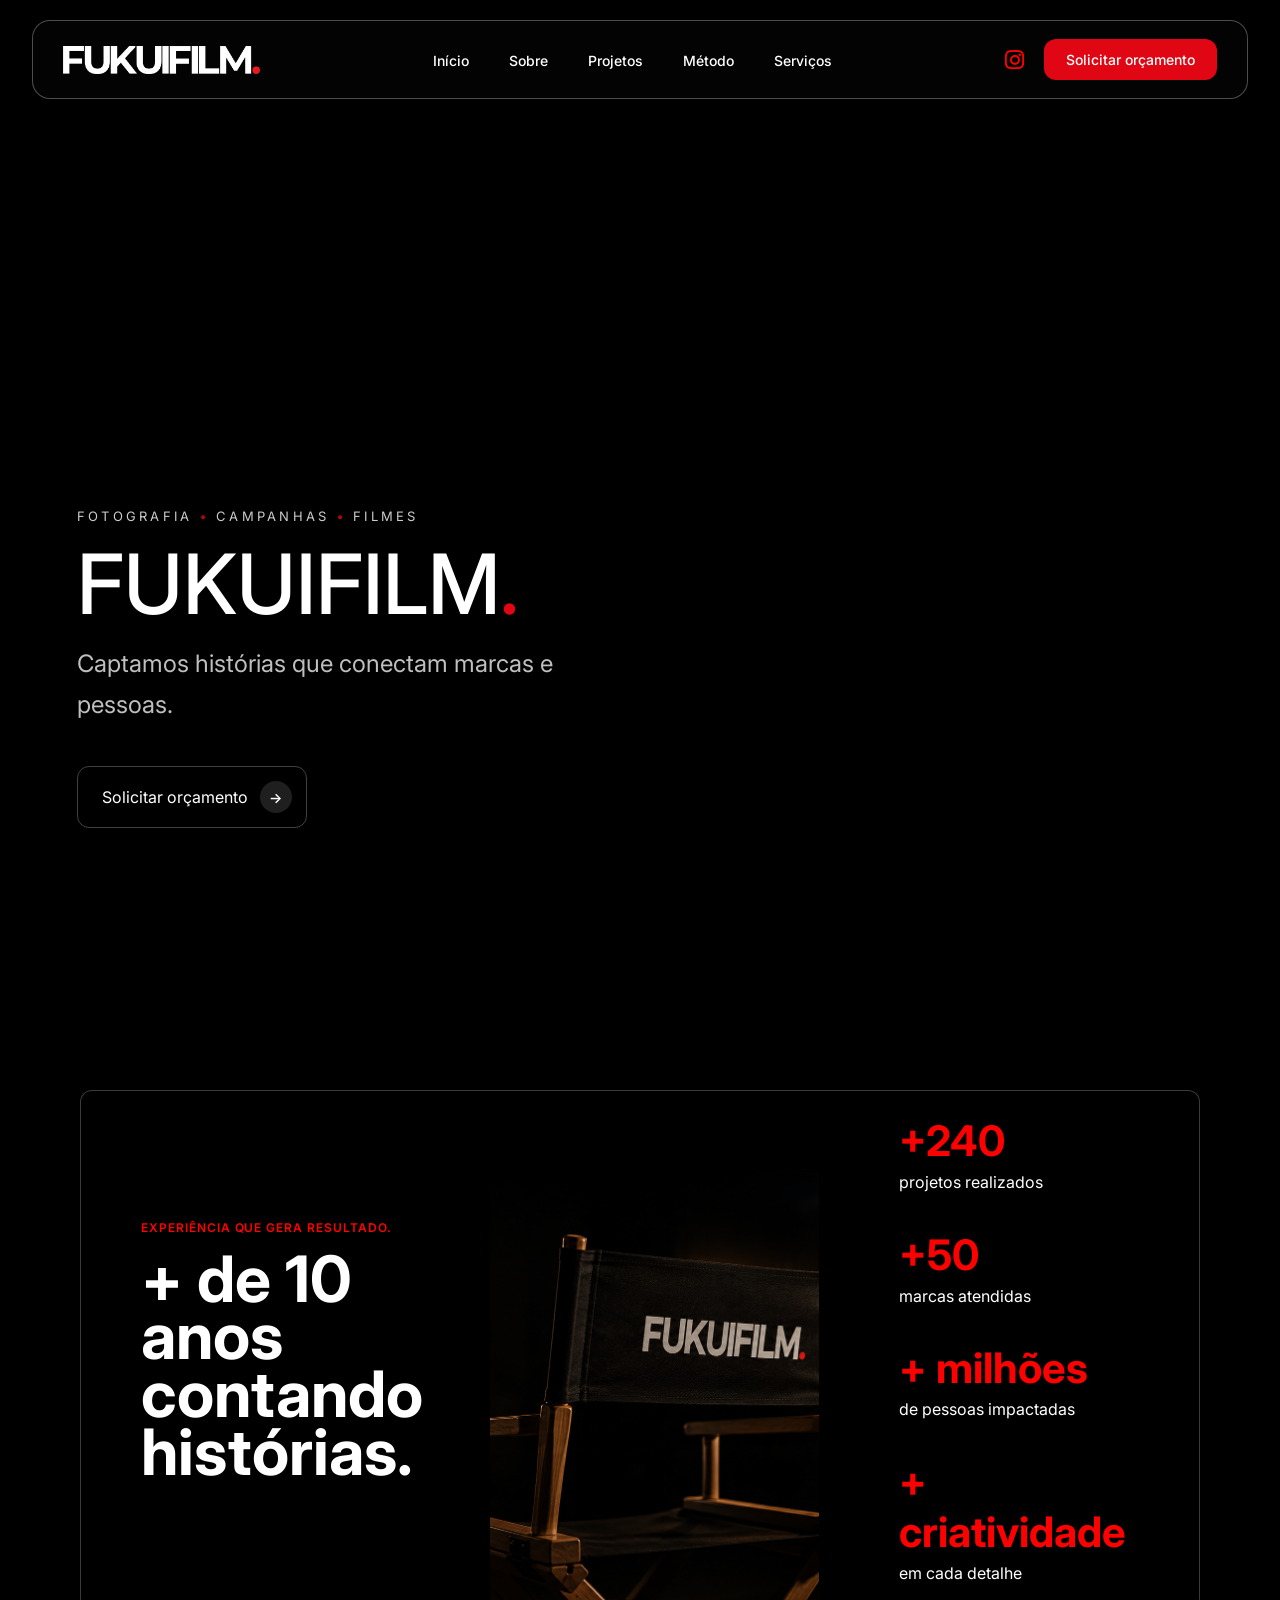
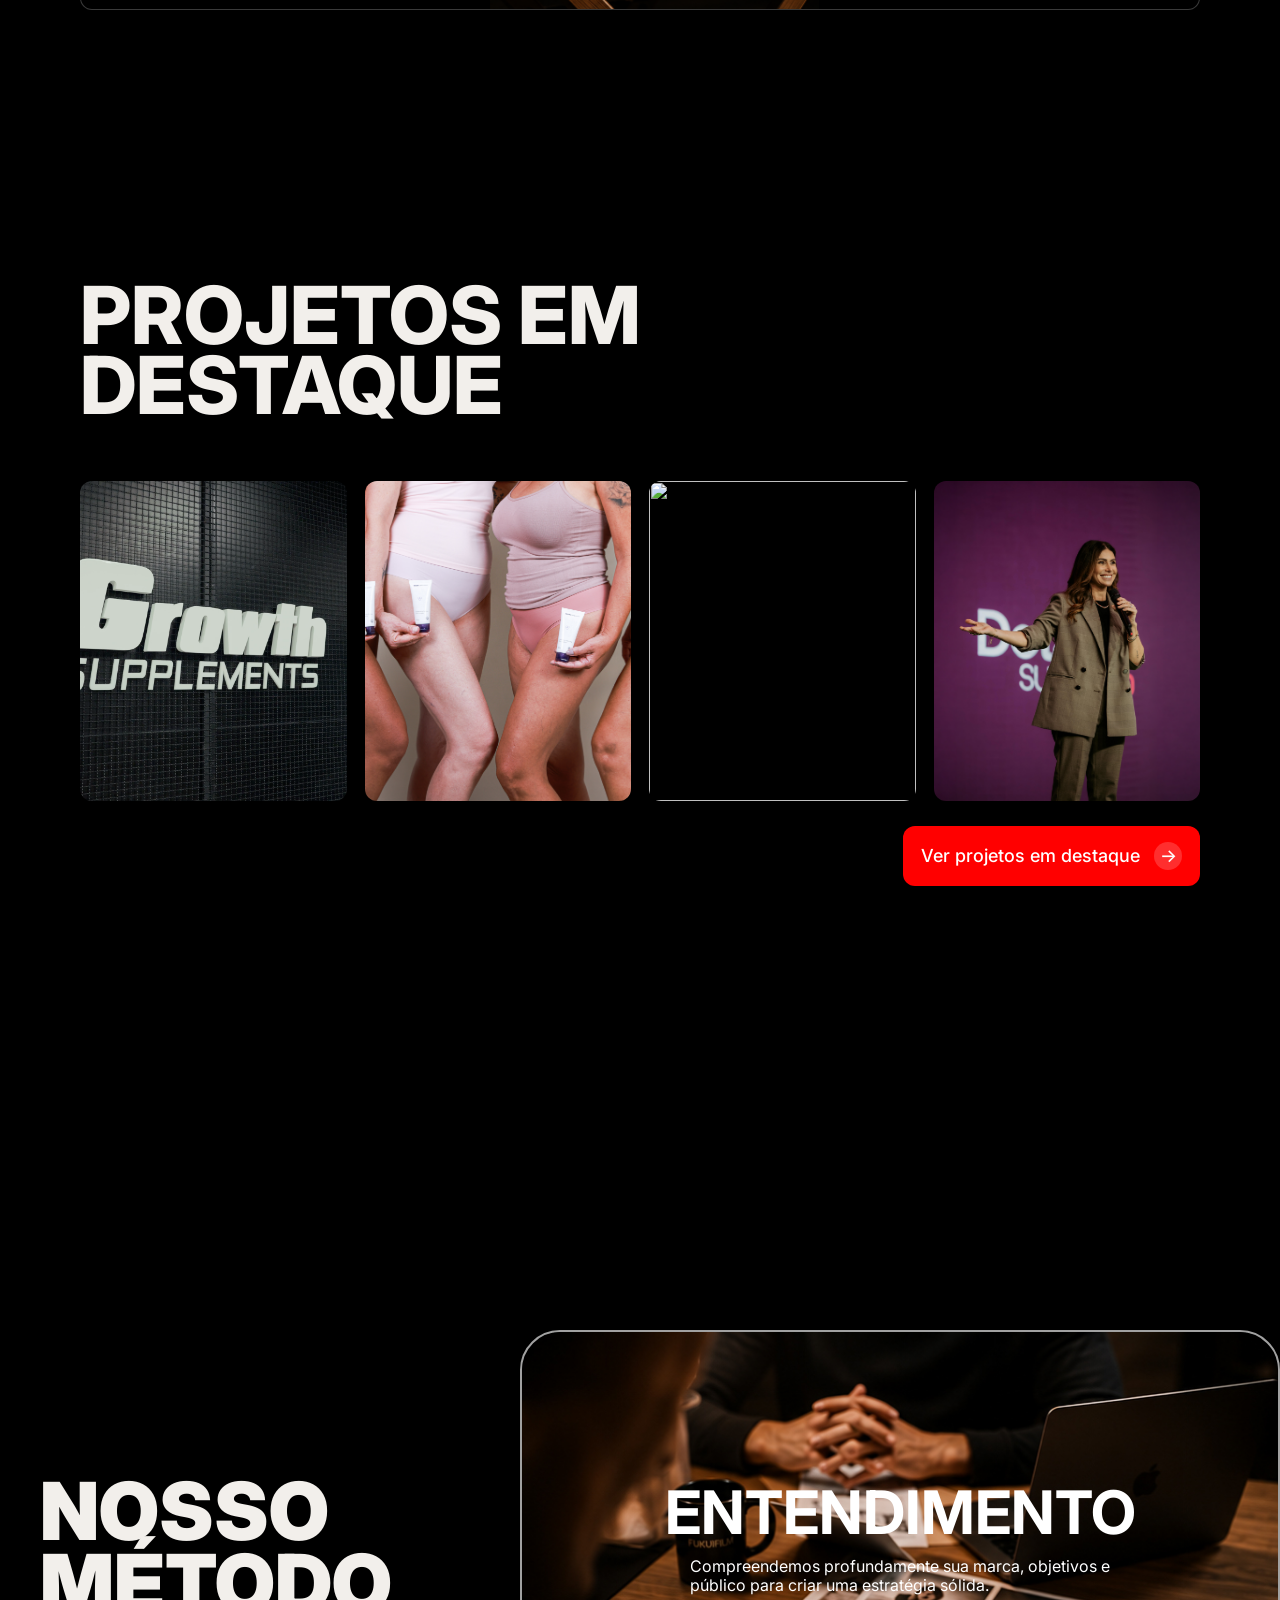
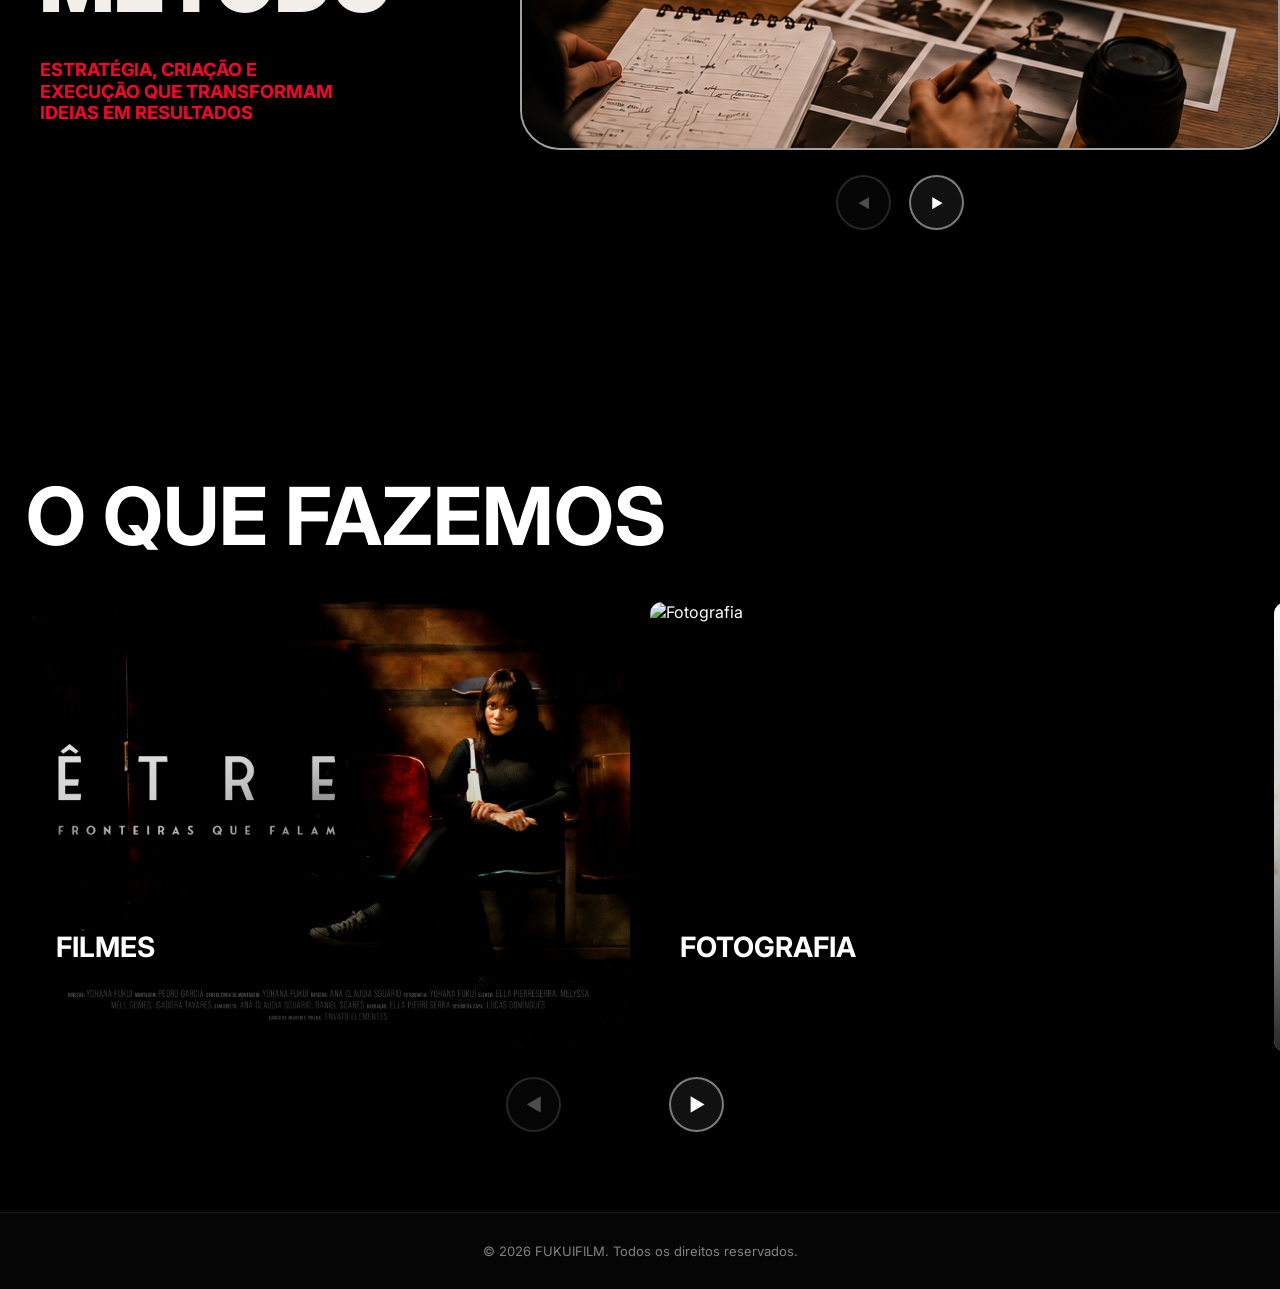
==== commit f192d4c9: "add responsividade" ====
--- a/index.html
+++ b/index.html
@@ -60,6 +60,12 @@
         <li><a href="#projetos">Projetos</a></li>
         <li><a href="#metodo">Método</a></li>
         <li><a href="#servicos">Serviços</a></li>
+        <li class="nav-instagram">
+          <a href="https://www.instagram.com/fukuifilm/" target="_blank">
+            <i class="fab fa-instagram"></i>
+            Instagram
+          </a>
+        </li>
       </ul>
 
       <!-- DIREITA -->
@@ -91,9 +97,11 @@
     <section class="intro-video">
 
       <video autoplay muted loop playsinline preload="metadata">
-        <source src="https://res.cloudinary.com/dtv1yh9pa/video/upload/v1782920136/VI%CC%81DEO_SITE_VERTICAL_V2_bce8zp.mp4"
+        <source
+          src="https://res.cloudinary.com/dtv1yh9pa/video/upload/v1782920136/VI%CC%81DEO_SITE_VERTICAL_V2_bce8zp.mp4"
           type="video/mp4" media="(max-width: 767px)">
-        <source src="https://res.cloudinary.com/dtv1yh9pa/video/upload/v1782920126/VI%CC%81DEO_SITE_HORIZONTAL_V1_1_fejhfw.mp4"
+        <source
+          src="https://res.cloudinary.com/dtv1yh9pa/video/upload/v1782920126/VI%CC%81DEO_SITE_HORIZONTAL_V1_1_fejhfw.mp4"
           type="video/mp4">
       </video>
 
@@ -225,43 +233,48 @@
         </p>
       </div>
 
-      <div class="method-slider">
-
-        <button id="prevMethod" class="method-arrow prev" type="button">◀</button>
-
-        <div class="method-slide active">
-          <img src="img/entendimento.jpeg" alt="Entendimento">
-          <div class="method-overlay">
-            <h3>ENTENDIMENTO</h3>
-            <p>Compreendemos profundamente sua marca, objetivos e público para criar uma estratégia sólida.</p>
-          </div>
-        </div>
-
-        <div class="method-slide">
-          <img src="img/direcao.jpg" alt="Direção">
-          <div class="method-overlay">
-            <h3>DIREÇÃO</h3>
-            <p>Definimos caminhos criativos que conectam propósito, estética e resultado.</p>
-          </div>
-        </div>
-
-        <div class="method-slide">
-          <img src="img/metodo.jpeg" alt="Processo">
-          <div class="method-overlay">
-            <h3>PROCESSO</h3>
-            <p>Planejamos e executamos cada etapa com precisão e consistência.</p>
-          </div>
-        </div>
-
-        <div class="method-slide">
-          <img src="img/entrega.jpeg" alt="Entrega">
-          <div class="method-overlay">
-            <h3>ENTREGA</h3>
-            <p>Finalizamos cada projeto com excelência, garantindo impacto e valor.</p>
-          </div>
-        </div>
-
-        <button id="nextMethod" class="method-arrow next" type="button">▶</button>
+      <div class="method-content">
+
+        <div class="method-slider">
+
+          <div class="method-slide active">
+            <img src="img/entendimento.jpeg" alt="Entendimento">
+            <div class="method-overlay">
+              <h3>ENTENDIMENTO</h3>
+              <p>Compreendemos profundamente sua marca, objetivos e público para criar uma estratégia sólida.</p>
+            </div>
+          </div>
+
+          <div class="method-slide">
+            <img src="img/direcao.jpg" alt="Direção">
+            <div class="method-overlay">
+              <h3>DIREÇÃO</h3>
+              <p>Definimos caminhos criativos que conectam propósito, estética e resultado.</p>
+            </div>
+          </div>
+
+          <div class="method-slide">
+            <img src="img/metodo.jpeg" alt="Processo">
+            <div class="method-overlay">
+              <h3>PROCESSO</h3>
+              <p>Planejamos e executamos cada etapa com precisão e consistência.</p>
+            </div>
+          </div>
+
+          <div class="method-slide">
+            <img src="img/entrega.jpeg" alt="Entrega">
+            <div class="method-overlay">
+              <h3>ENTREGA</h3>
+              <p>Finalizamos cada projeto com excelência, garantindo impacto e valor.</p>
+            </div>
+          </div>
+
+        </div>
+
+        <div class="method-controls">
+          <button id="prevMethod" class="method-arrow prev" type="button">◀</button>
+          <button id="nextMethod" class="method-arrow next" type="button">▶</button>
+        </div>
 
       </div>
 
@@ -276,12 +289,10 @@
 
       <div class="services-slider">
 
-        <button id="prevServices" class="slider-btn prev" type="button">◀</button>
-
         <div class="services-track">
 
           <article class="service-card">
-            <img src="img/piove1.jpg" alt="Filmes" loading="eager">
+            <img src="img/etrehorizontal.png" alt="Filmes" loading="eager">
             <div class="service-overlay">
               <h3>FILMES</h3>
               <p>Produções cinematográficas para marcas, campanhas e projetos autorais.</p>
@@ -314,7 +325,10 @@
 
         </div>
 
-        <button id="nextServices" class="slider-btn next" type="button">▶</button>
+        <div class="services-controls">
+          <button id="prevServices" class="slider-btn prev" type="button">◀</button>
+          <button id="nextServices" class="slider-btn next" type="button">▶</button>
+        </div>
 
       </div>
 
--- a/styles.css
+++ b/styles.css
@@ -98,9 +98,35 @@
     gap: 20px;
 }
 
-.menu-instagram {
-    color: #ffffff;
-    font-size: 20px;
+.menu-instagram{
+    display:flex;
+    align-items:center;
+    justify-content:center;
+
+    color:#ff0000;
+    font-size:22px;
+}
+
+.nav-instagram{
+    display:none;
+}
+
+.nav-instagram a{
+
+    display:flex;
+    align-items:center;
+    gap:10px;
+
+    color:#e10613 !important;
+
+    font-weight:600;
+
+}
+
+.nav-instagram i{
+
+    font-size:22px;
+
 }
 
 .budget-btn {
@@ -570,44 +596,52 @@
 }
 
 /* SETAS DENTRO DA IMAGEM */
-
-.method-arrow {
-    position: absolute;
-
-    bottom: -80px;
-
-    width: 60px;
-    height: 60px;
-
-    border: 2px solid rgba(255, 255, 255, .3);
-    border-radius: 50%;
-
-    background: transparent;
-    color: #f2efeb;
-
-    font-size: 24px;
-    cursor: pointer;
-
-    display: flex;
-    align-items: center;
-    justify-content: center;
-
-    transition: .3s;
-}
-
-.method-arrow:hover,
+.method-content{
+    display:flex;
+    flex-direction:column;
+    align-items:center;
+}
+
+.method-controls{
+    display:flex;
+    justify-content:center;
+    gap:18px;
+    margin-top:25px;
+}
+
+.method-arrow{
+    position:static;
+
+    width:55px;
+    height:55px;
+
+    border-radius:50%;
+    border:2px solid rgba(255,255,255,.45);
+
+    background:#111;
+    color:#fff;
+
+    display:flex;
+    align-items:center;
+    justify-content:center;
+
+    cursor:pointer;
+    transition:.3s;
+}
+
+.method-arrow:hover{
+    border-color:#fff;
+
+}
+
+.method-arrow.prev,
+.method-arrow.next{
+    left:auto;
+    transform:none;
+}
+
 .method-arrow:active {
     border-color: #fff;
-}
-
-.method-arrow.prev {
-    left: 50%;
-    transform: translateX(-80px);
-}
-
-.method-arrow.next {
-    left: 50%;
-    transform: translateX(20px);
 }
 
 .method-arrow.hidden {
@@ -627,6 +661,13 @@
     overflow: hidden;
 }
 
+.services-controls{
+    display:flex;
+    justify-content:center;
+    gap:18px;
+    margin-top:25px;
+}
+
 .services-title {
     font-size: clamp(50px, 7vw, 80px);
     line-height: .9;
@@ -703,23 +744,38 @@
     transform: translateY(0);
 }
 
-.slider-btn {
-    position: absolute;
-    bottom: -65px;
-
-    width: 54px;
-    height: 54px;
-
-    border: 2px solid rgba(255, 255, 255, .8);
-    border-radius: 50%;
-
-    background: transparent;
-    color: #fff;
-
-    cursor: pointer;
-    font-size: 15px;
-
-    z-index: 3;
+.slider-btn{
+    position:static;
+
+    width:55px;
+    height:55px;
+
+    border-radius:50%;
+    border:2px solid rgba(255,255,255,.45);
+
+    background:#111;
+    color:#fff;
+
+    display:flex;
+    align-items:center;
+    justify-content:center;
+
+    font-size:18px;
+
+    cursor:pointer;
+    transition:.3s;
+}
+
+.slider-btn:hover{
+
+    border-color:#fff;
+
+}
+
+.slider-btn.prev,
+.slider-btn.next{
+    left:auto;
+    transform:none;
 }
 
 .slider-btn.disabled {
@@ -1141,4 +1197,4 @@
 
 body.modal-open {
     overflow: hidden;
-}+}
--- a/responsive.css
+++ b/responsive.css
@@ -607,178 +607,198 @@
 }
 
 /* =========================
-   METODO
-========================= */
-
-@media (max-width: 1279px) {
-
-    .method-section {
-        grid-template-columns: 380px 1fr;
-        padding: 120px 0 100px;
-    }
-
-    .method-header {
-        width: 100%;
-        padding: 80px 30px 60px 30px;
-        height: auto;
-        border-radius: 0 80px 80px 0;
-    }
-
-    .method-slider {
-        width: 90%;
-        height: 380px;
-    }
-}
-
-@media (max-width: 1023px) {
-
-    .method-section {
-        display: flex;
-        flex-direction: column;
-        align-items: center;
-        gap: 50px;
-        padding: 80px 24px 120px;
-    }
-
-    .method-header {
-        width: 100%;
-        border-radius: 16px;
-        padding: 36px 28px;
-        height: auto;
-        text-align: center;
-        align-items: center;
-    }
-
-    .method-header h2 {
-        font-size: clamp(42px, 8vw, 72px);
-    }
-
-    .method-header p {
-        font-size: 15px;
-        margin-top: 16px;
-    }
-
-    .method-slider {
-        width: 100%;
-        height: 340px;
-        margin: 0;
-    }
-}
-
-@media (max-width: 767px) {
-
-    #metodo {
-        scroll-margin-top: 80px;
-    }
-
-    .method-section {
-        padding: 56px 16px 110px;
-        gap: 36px;
-    }
-
-    .method-header {
-        padding: 28px 18px;
-        border-radius: 12px;
-    }
-
-    .method-header h2 {
-        font-size: clamp(36px, 10vw, 56px);
-    }
-
-    .method-slider {
-        height: 280px;
-        border-radius: 20px;
-    }
-
-    .method-slide img {
-        border-radius: 20px;
-    }
-
-    .method-overlay h3 {
-        font-size: clamp(26px, 8vw, 32px);
-    }
-
-    .method-overlay p {
-        font-size: 14px;
-        max-width: 88%;
-    }
-
-    .method-arrow {
-        width: 46px;
-        height: 46px;
-        font-size: 17px;
-        bottom: -66px;
-    }
-}
-
-@media (max-width: 479px) {
-
-    .method-slider {
-        height: 260px;
-    }
-
-    .method-overlay h3 {
-        font-size: 24px;
-        margin-bottom: 8px;
-    }
-
-    .method-overlay p {
-        font-size: 13px;
-        max-width: 92%;
-    }
-
-    .method-arrow {
-        width: 42px;
-        height: 42px;
-        font-size: 15px;
-        bottom: -58px;
-    }
-
-    .method-arrow.prev {
-        transform: translateX(-64px);
-    }
-
-    .method-arrow.next {
-        transform: translateX(14px);
-    }
-}
-
-@media (max-width: 359px) {
-
-    .method-section {
-        padding: 44px 12px 100px;
-    }
-
-    .method-header {
-        padding: 22px 14px;
-    }
-
-    .method-header h2 {
-        font-size: 32px;
-    }
-
-    .method-slider {
-        height: 220px;
-        border-radius: 14px;
-    }
-
-    .method-slide img {
-        border-radius: 14px;
-    }
-
-    .method-overlay {
-        padding: 0 14px;
-    }
-
-    .method-overlay h3 {
-        font-size: 20px;
-    }
-
-    .method-overlay p {
-        font-size: 12px;
-    }
-}
-
+   MÉTODO
+========================= */
+
+@media (max-width:1279px){
+
+.method-section{
+
+    grid-template-columns:1fr;
+    gap:40px;
+
+    padding:100px 30px;
+
+}
+
+.method-header{
+
+    width:100%;
+    max-width:900px;
+
+    height:auto;
+
+    border-radius:20px;
+
+    padding:50px;
+
+    margin:auto;
+
+}
+
+.method-content{
+
+    width:100%;
+
+    display:flex;
+    flex-direction:column;
+    align-items:center;
+
+}
+
+.method-slider{
+
+    width:100%;
+    max-width:900px;
+
+    height:420px;
+
+}
+
+}
+
+@media (max-width:1023px){
+
+.method-section{
+
+    padding:80px 24px;
+
+    gap:35px;
+
+}
+
+.method-header{
+
+    padding:40px;
+
+    text-align:center;
+
+}
+
+.method-header h2{
+
+    font-size:58px;
+
+}
+
+.method-slider{
+
+    height:360px;
+
+}
+
+.method-overlay h3{
+
+    font-size:42px;
+
+}
+
+}
+
+@media (max-width:767px){
+
+.method-section{
+
+    padding:60px 16px;
+
+}
+
+.method-header{
+
+    padding:28px 20px;
+
+}
+
+.method-header h2{
+
+    font-size:42px;
+
+}
+
+.method-header p{
+
+    font-size:15px;
+
+}
+
+.method-slider{
+
+    height:280px;
+
+    border-radius:18px;
+
+}
+
+.method-slide img{
+
+    border-radius:18px;
+
+}
+
+.method-overlay{
+
+    padding:20px;
+
+}
+
+.method-overlay h3{
+
+    font-size:28px;
+
+}
+
+.method-overlay p{
+
+    font-size:14px;
+
+    text-align:center;
+
+    max-width:100%;
+
+}
+
+.method-controls{
+
+    margin-top:18px;
+
+}
+
+}
+
+@media (max-width:480px){
+
+.method-slider{
+
+    height:240px;
+
+}
+
+.method-header h2{
+
+    font-size:34px;
+
+}
+
+.method-overlay h3{
+
+    font-size:22px;
+
+}
+
+.method-overlay p{
+
+    font-size:13px;
+
+}
+
+.method-arrow{
+
+    width:42px;
+    height:42px;
+
+}
+
+}
 /* =========================
    SERVICOS
 ========================= */
@@ -1171,4 +1191,43 @@
     #film-description {
         font-size: 13px;
     }
+}
+
+@media (max-width:1023px){
+
+    .floating-menu{
+        position:fixed;
+    }
+
+    .menu-toggle{
+
+        position:absolute;
+
+        right:18px;
+        top:16px;
+
+        z-index:9999;
+    }
+
+}
+
+@media (max-width: 992px){
+
+    .menu-instagram{
+        display:none;
+    }
+
+    .nav-instagram{
+        display:block;
+    }
+
+    .nav-instagram a{
+        display:flex;
+        align-items:center;
+        gap:10px;
+
+        color:#e10613 !important;
+        font-weight:600;
+    }
+
 }
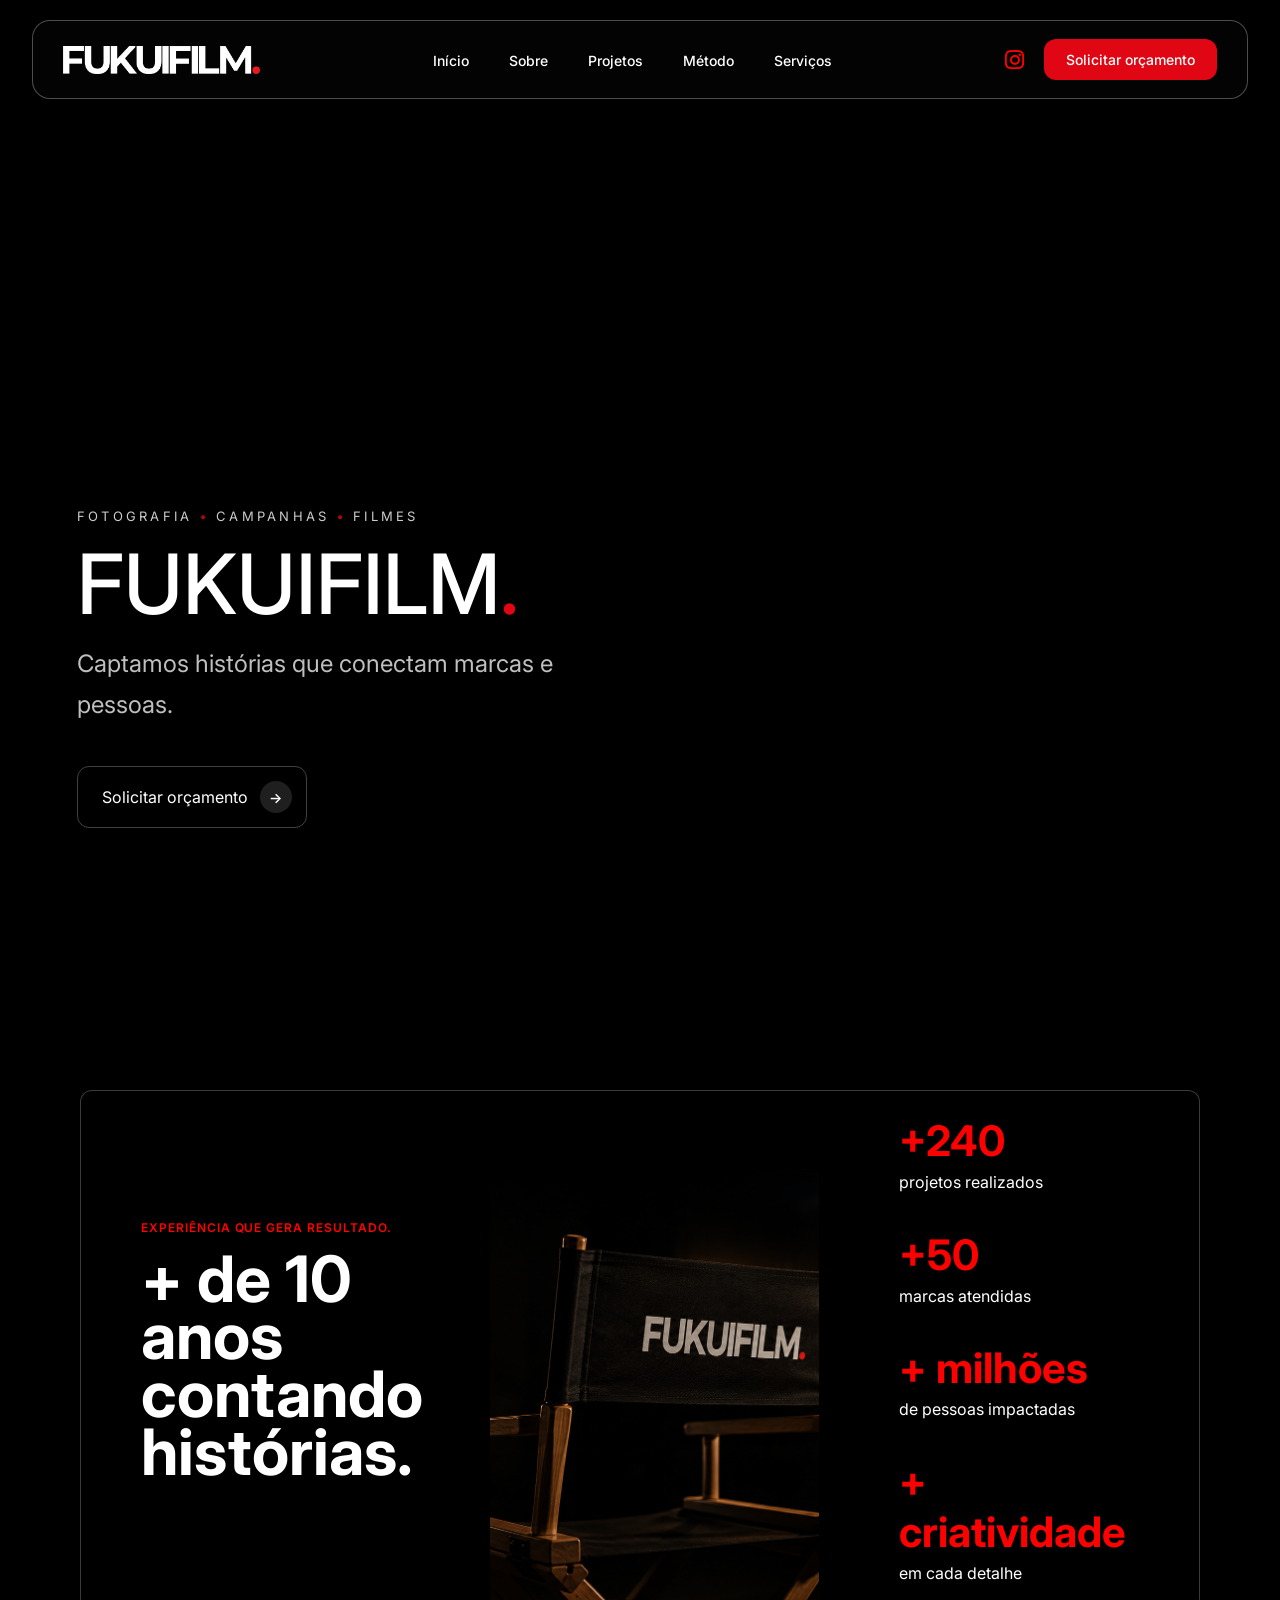
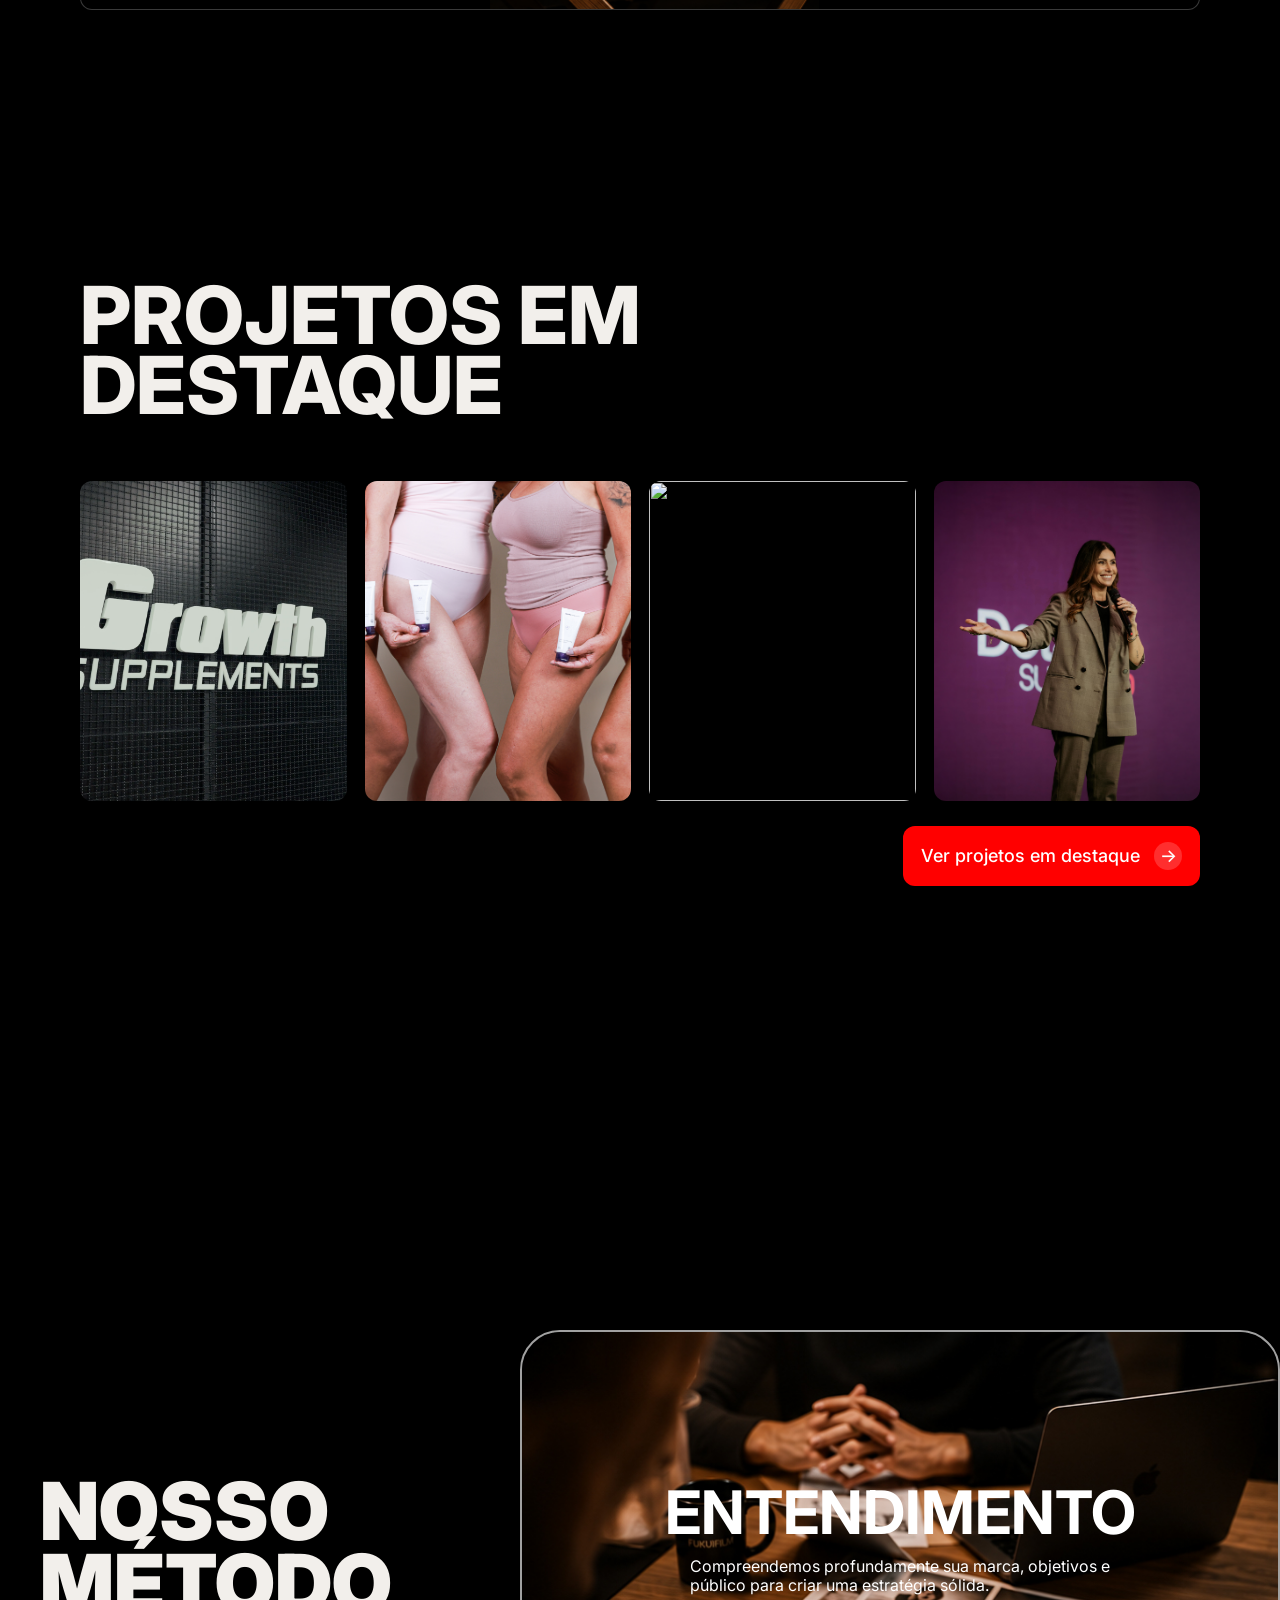
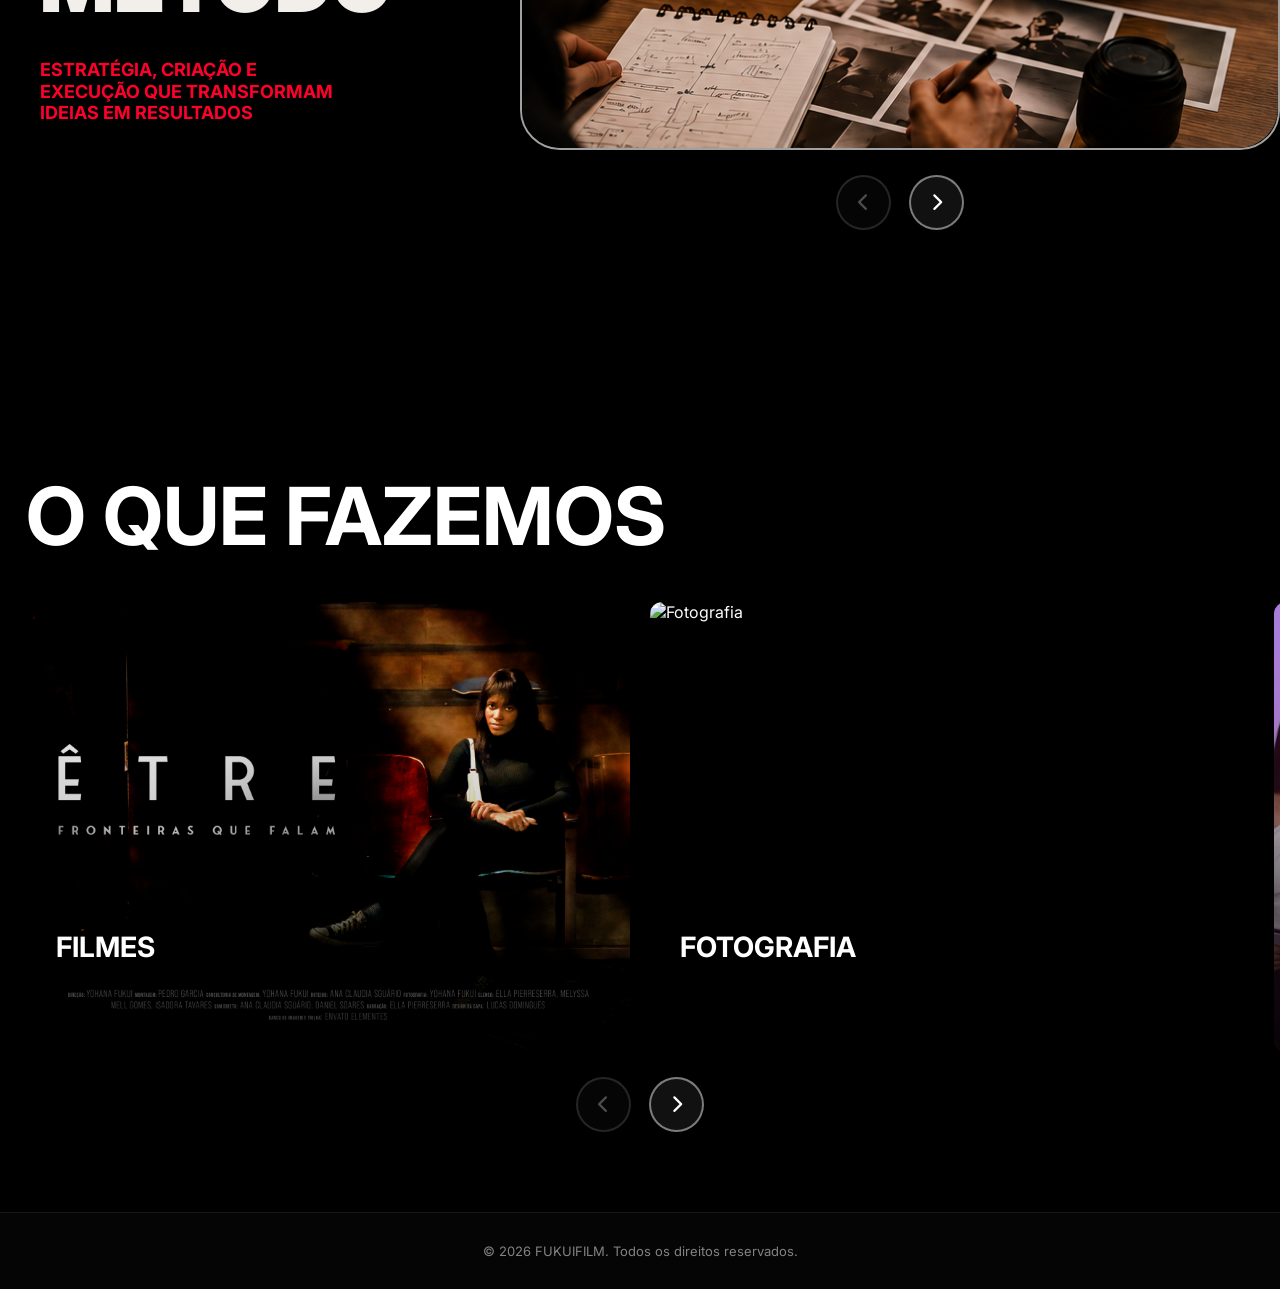
==== commit b17333c9: "site finalizado" ====
--- a/index.html
+++ b/index.html
@@ -246,7 +246,7 @@
           </div>
 
           <div class="method-slide">
-            <img src="img/direcao.jpg" alt="Direção">
+            <img src="img/direcaovisual.png" alt="Direção">
             <div class="method-overlay">
               <h3>DIREÇÃO</h3>
               <p>Definimos caminhos criativos que conectam propósito, estética e resultado.</p>
@@ -272,8 +272,15 @@
         </div>
 
         <div class="method-controls">
-          <button id="prevMethod" class="method-arrow prev" type="button">◀</button>
-          <button id="nextMethod" class="method-arrow next" type="button">▶</button>
+
+          <button id="prevMethod" class="method-arrow prev" type="button">
+            <i class="fas fa-chevron-left"></i>
+          </button>
+
+          <button id="nextMethod" class="method-arrow next" type="button">
+            <i class="fas fa-chevron-right"></i>
+          </button>
+
         </div>
 
       </div>
@@ -308,7 +315,7 @@
           </article>
 
           <article class="service-card">
-            <img src="img/cafe.jpg" alt="Campanhas" loading="eager">
+            <img src="img/campanha.png" alt="Campanhas" loading="eager">
             <div class="service-overlay">
               <h3>CAMPANHAS</h3>
               <p>Estratégias visuais que fortalecem presença e posicionamento.</p>
@@ -325,10 +332,17 @@
 
         </div>
 
-        <div class="services-controls">
-          <button id="prevServices" class="slider-btn prev" type="button">◀</button>
-          <button id="nextServices" class="slider-btn next" type="button">▶</button>
-        </div>
+      </div>
+
+      <div class="services-controls">
+
+        <button id="prevServices" class="slider-btn prev" type="button">
+          <i class="fas fa-chevron-left"></i>
+        </button>
+
+        <button id="nextServices" class="slider-btn next" type="button">
+          <i class="fas fa-chevron-right"></i>
+        </button>
 
       </div>
 
--- a/styles.css
+++ b/styles.css
@@ -150,6 +150,7 @@
 
 .menu-toggle {
     display: none;
+    margin-top: -12px;
 }
 
 .hero-kicker span {
@@ -595,7 +596,10 @@
     text-align: left;
 }
 
-/* SETAS DENTRO DA IMAGEM */
+/* =========================
+   SETAS DO MÉTODO
+========================= */
+
 .method-content{
     display:flex;
     flex-direction:column;
@@ -605,47 +609,48 @@
 .method-controls{
     display:flex;
     justify-content:center;
+    align-items:center;
     gap:18px;
     margin-top:25px;
 }
 
 .method-arrow{
-    position:static;
-
     width:55px;
     height:55px;
 
+    display:flex;
+    justify-content:center;
+    align-items:center;
+
     border-radius:50%;
     border:2px solid rgba(255,255,255,.45);
 
     background:#111;
     color:#fff;
 
-    display:flex;
-    align-items:center;
-    justify-content:center;
-
     cursor:pointer;
     transition:.3s;
+
+    position:static;
+    transform:none;
+
+    padding:0;
+    flex-shrink:0;
 }
 
 .method-arrow:hover{
     border-color:#fff;
-
-}
-
-.method-arrow.prev,
-.method-arrow.next{
-    left:auto;
-    transform:none;
-}
-
-.method-arrow:active {
-    border-color: #fff;
-}
-
-.method-arrow.hidden {
-    display: none;
+}
+
+.method-arrow.disabled{
+    opacity:.3;
+    pointer-events:none;
+}
+
+.method-arrow i{
+    font-size:18px;
+    line-height:1;
+    pointer-events:none;
 }
 
 /* =========================
@@ -664,6 +669,7 @@
 .services-controls{
     display:flex;
     justify-content:center;
+    align-items:center;
     gap:18px;
     margin-top:25px;
 }
@@ -745,31 +751,29 @@
 }
 
 .slider-btn{
-    position:static;
 
     width:55px;
     height:55px;
 
+    display:flex;
+    justify-content:center;
+    align-items:center;
+
     border-radius:50%;
     border:2px solid rgba(255,255,255,.45);
 
     background:#111;
     color:#fff;
 
-    display:flex;
-    align-items:center;
-    justify-content:center;
-
-    font-size:18px;
-
     cursor:pointer;
     transition:.3s;
+
+    position:static;
+    transform:none;
 }
 
 .slider-btn:hover{
-
     border-color:#fff;
-
 }
 
 .slider-btn.prev,
@@ -778,20 +782,14 @@
     transform:none;
 }
 
-.slider-btn.disabled {
-    opacity: 0.3;
-    cursor: not-allowed;
-    pointer-events: none;
-}
-
-.slider-btn.prev {
-    left: 50%;
-    transform: translateX(-70px);
-}
-
-.slider-btn.next {
-    left: 50%;
-    transform: translateX(20px);
+.slider-btn.disabled{
+    opacity:.3;
+    pointer-events:none;
+}
+
+.slider-btn i{
+    font-size:18px;
+    pointer-events:none;
 }
 
 /* =========================
@@ -1195,6 +1193,29 @@
     line-height: 1.8;
 }
 
+#film-platforms {
+    color: #cfcfcf;
+
+    font-size: 13px;
+
+    line-height: 1.8;
+}
+
 body.modal-open {
     overflow: hidden;
 }
+
+.method-arrow i,
+.slider-btn i{
+    display:block;
+    width:auto;
+    height:auto;
+
+    font-size:18px;
+    line-height:1;
+
+    color:#fff;
+
+    margin:0;
+    padding:0;
+}
--- a/responsive.css
+++ b/responsive.css
@@ -53,7 +53,8 @@
    dispositivos sem mouse, reproduzindo os efeitos de :hover.
 ========================= */
 
-@media (hover: none), (pointer: coarse) {
+@media (hover: none),
+(pointer: coarse) {
 
     .service-card .service-overlay p {
         transition: .25s ease;
@@ -158,11 +159,9 @@
     }
 
     #main-navigation li.nav-instagram a {
-        padding: 0;
-        color: #e10613;
-        font-size: 22px;
-        display: flex;
-        align-items: center;
+        border: none !important;
+        background: transparent !important;
+        box-shadow: none !important;
     }
 
     /* Esconde o icone do Instagram da barra direita no mobile (ele passa a viver dentro do menu) */
@@ -188,6 +187,18 @@
 ========================= */
 
 @media (max-width: 767px) {
+
+    #main-navigation {
+        align-items: flex-end;
+        /* joga tudo pra direita */
+    }
+
+    #main-navigation li {
+        width: 100%;
+        display: flex;
+        justify-content: flex-end;
+        /* conteúdo encosta na direita */
+    }
 
     .floating-menu {
         top: 10px;
@@ -207,8 +218,16 @@
     }
 
     #main-navigation a {
-        font-size: 16px;
-        padding: 16px 4px;
+        width: 100%;
+        text-align: right;
+
+        padding: 14px 16px;
+        margin: 6px 0;
+
+        border: 1px solid rgba(255, 255, 255, 0.25);
+        border-radius: 10px;
+
+        background: transparent;
     }
 }
 
@@ -610,195 +629,196 @@
    MÉTODO
 ========================= */
 
-@media (max-width:1279px){
-
-.method-section{
-
-    grid-template-columns:1fr;
-    gap:40px;
-
-    padding:100px 30px;
-
-}
-
-.method-header{
-
-    width:100%;
-    max-width:900px;
-
-    height:auto;
-
-    border-radius:20px;
-
-    padding:50px;
-
-    margin:auto;
-
-}
-
-.method-content{
-
-    width:100%;
-
-    display:flex;
-    flex-direction:column;
-    align-items:center;
-
-}
-
-.method-slider{
-
-    width:100%;
-    max-width:900px;
-
-    height:420px;
-
-}
-
-}
-
-@media (max-width:1023px){
-
-.method-section{
-
-    padding:80px 24px;
-
-    gap:35px;
-
-}
-
-.method-header{
-
-    padding:40px;
-
-    text-align:center;
-
-}
-
-.method-header h2{
-
-    font-size:58px;
-
-}
-
-.method-slider{
-
-    height:360px;
-
-}
-
-.method-overlay h3{
-
-    font-size:42px;
-
-}
-
-}
-
-@media (max-width:767px){
-
-.method-section{
-
-    padding:60px 16px;
-
-}
-
-.method-header{
-
-    padding:28px 20px;
-
-}
-
-.method-header h2{
-
-    font-size:42px;
-
-}
-
-.method-header p{
-
-    font-size:15px;
-
-}
-
-.method-slider{
-
-    height:280px;
-
-    border-radius:18px;
-
-}
-
-.method-slide img{
-
-    border-radius:18px;
-
-}
-
-.method-overlay{
-
-    padding:20px;
-
-}
-
-.method-overlay h3{
-
-    font-size:28px;
-
-}
-
-.method-overlay p{
-
-    font-size:14px;
-
-    text-align:center;
-
-    max-width:100%;
-
-}
-
-.method-controls{
-
-    margin-top:18px;
-
-}
-
-}
-
-@media (max-width:480px){
-
-.method-slider{
-
-    height:240px;
-
-}
-
-.method-header h2{
-
-    font-size:34px;
-
-}
-
-.method-overlay h3{
-
-    font-size:22px;
-
-}
-
-.method-overlay p{
-
-    font-size:13px;
-
-}
-
-.method-arrow{
-
-    width:42px;
-    height:42px;
-
-}
-
-}
+@media (max-width:1279px) {
+
+    .method-section {
+
+        grid-template-columns: 1fr;
+        gap: 40px;
+
+        padding: 100px 30px;
+
+    }
+
+    .method-header {
+
+        width: 100%;
+        max-width: 900px;
+
+        height: auto;
+
+        border-radius: 20px;
+
+        padding: 50px;
+
+        margin: auto;
+
+    }
+
+    .method-content {
+
+        width: 100%;
+
+        display: flex;
+        flex-direction: column;
+        align-items: center;
+
+    }
+
+    .method-slider {
+
+        width: 100%;
+        max-width: 900px;
+
+        height: 420px;
+
+    }
+
+}
+
+@media (max-width:1023px) {
+
+    .method-section {
+
+        padding: 80px 24px;
+
+        gap: 35px;
+
+    }
+
+    .method-header {
+
+        padding: 40px;
+
+        text-align: center;
+
+    }
+
+    .method-header h2 {
+
+        font-size: 58px;
+
+    }
+
+    .method-slider {
+
+        height: 360px;
+
+    }
+
+    .method-overlay h3 {
+
+        font-size: 42px;
+
+    }
+
+}
+
+@media (max-width:767px) {
+
+    .method-section {
+
+        padding: 60px 16px;
+
+    }
+
+    .method-header {
+
+        padding: 28px 20px;
+
+    }
+
+    .method-header h2 {
+
+        font-size: 42px;
+
+    }
+
+    .method-header p {
+
+        font-size: 15px;
+
+    }
+
+    .method-slider {
+
+        height: 280px;
+
+        border-radius: 18px;
+
+    }
+
+    .method-slide img {
+
+        border-radius: 18px;
+
+    }
+
+    .method-overlay {
+
+        padding: 20px;
+
+    }
+
+    .method-overlay h3 {
+
+        font-size: 28px;
+
+    }
+
+    .method-overlay p {
+
+        font-size: 14px;
+
+        text-align: center;
+
+        max-width: 100%;
+
+    }
+
+    .method-controls {
+
+        margin-top: 18px;
+
+    }
+
+}
+
+@media (max-width:480px) {
+
+    .method-slider {
+
+        height: 240px;
+
+    }
+
+    .method-header h2 {
+
+        font-size: 34px;
+
+    }
+
+    .method-overlay h3 {
+
+        font-size: 22px;
+
+    }
+
+    .method-overlay p {
+
+        font-size: 13px;
+
+    }
+
+    .method-arrow {
+
+        width: 42px;
+        height: 42px;
+
+    }
+
+}
+
 /* =========================
    SERVICOS
 ========================= */
@@ -1193,41 +1213,59 @@
     }
 }
 
-@media (max-width:1023px){
-
-    .floating-menu{
-        position:fixed;
-    }
-
-    .menu-toggle{
-
-        position:absolute;
-
-        right:18px;
-        top:16px;
-
-        z-index:9999;
-    }
-
-}
-
-@media (max-width: 992px){
-
-    .menu-instagram{
-        display:none;
-    }
-
-    .nav-instagram{
-        display:block;
-    }
-
-    .nav-instagram a{
-        display:flex;
-        align-items:center;
-        gap:10px;
-
-        color:#e10613 !important;
-        font-weight:600;
-    }
-
+@media (max-width:1023px) {
+
+    .floating-menu {
+        position: fixed;
+    }
+
+    .menu-toggle {
+
+        position: absolute;
+
+        right: 18px;
+        top: 16px;
+
+        z-index: 9999;
+    }
+
+}
+
+@media (max-width: 992px) {
+
+    .menu-instagram {
+        display: none;
+        border: none;
+    }
+
+    .nav-instagram {
+        display: block;
+    }
+
+    .nav-instagram a {
+        display: flex;
+        align-items: center;
+        gap: 10px;
+
+        color: #e10613 !important;
+        font-weight: 600;
+    }
+
+}
+
+/* Corrige os botões do slider de serviços */
+.services-controls {
+    display: flex !important;
+    justify-content: center;
+    align-items: center;
+    flex-direction: row !important;
+    gap: 18px;
+    width: 100%;
+    margin-top: 25px;
+}
+
+.services-controls .slider-btn {
+    position: static !important;
+    transform: none !important;
+    flex: 0 0 auto;
 }
